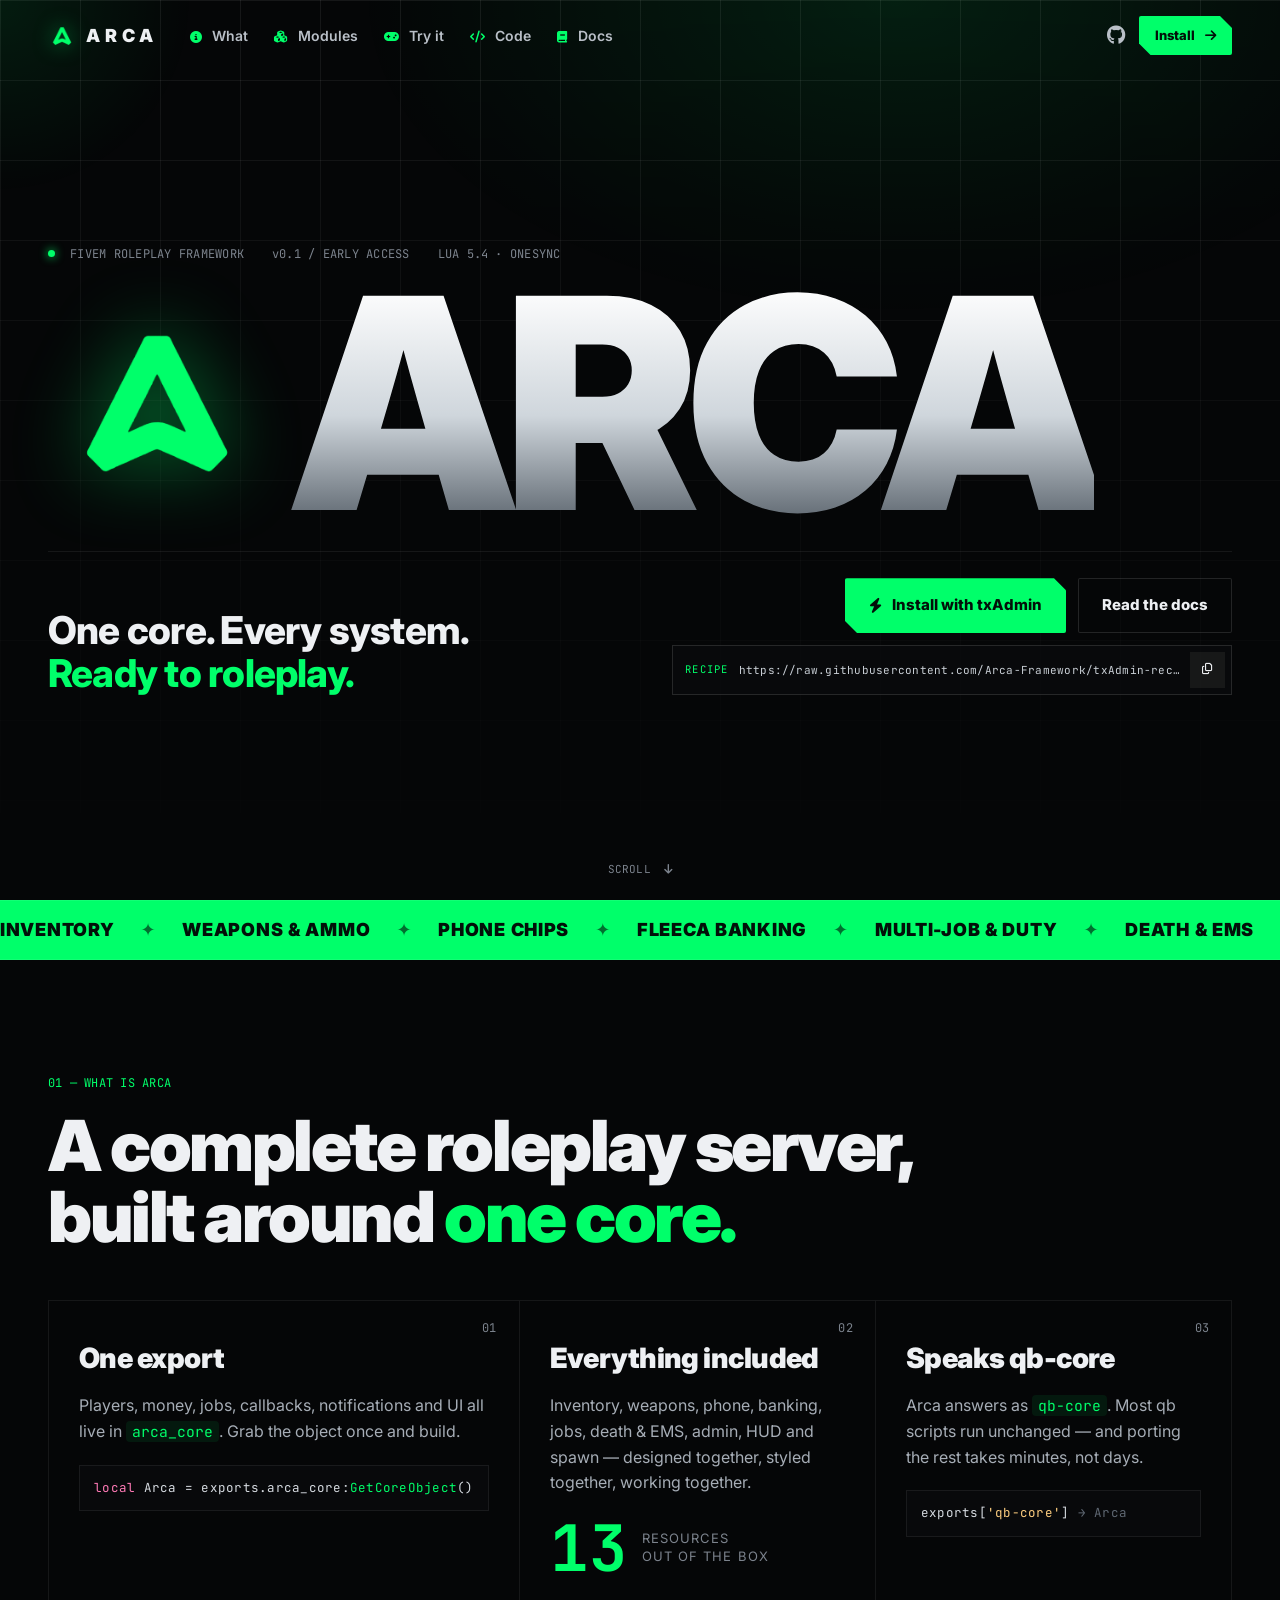
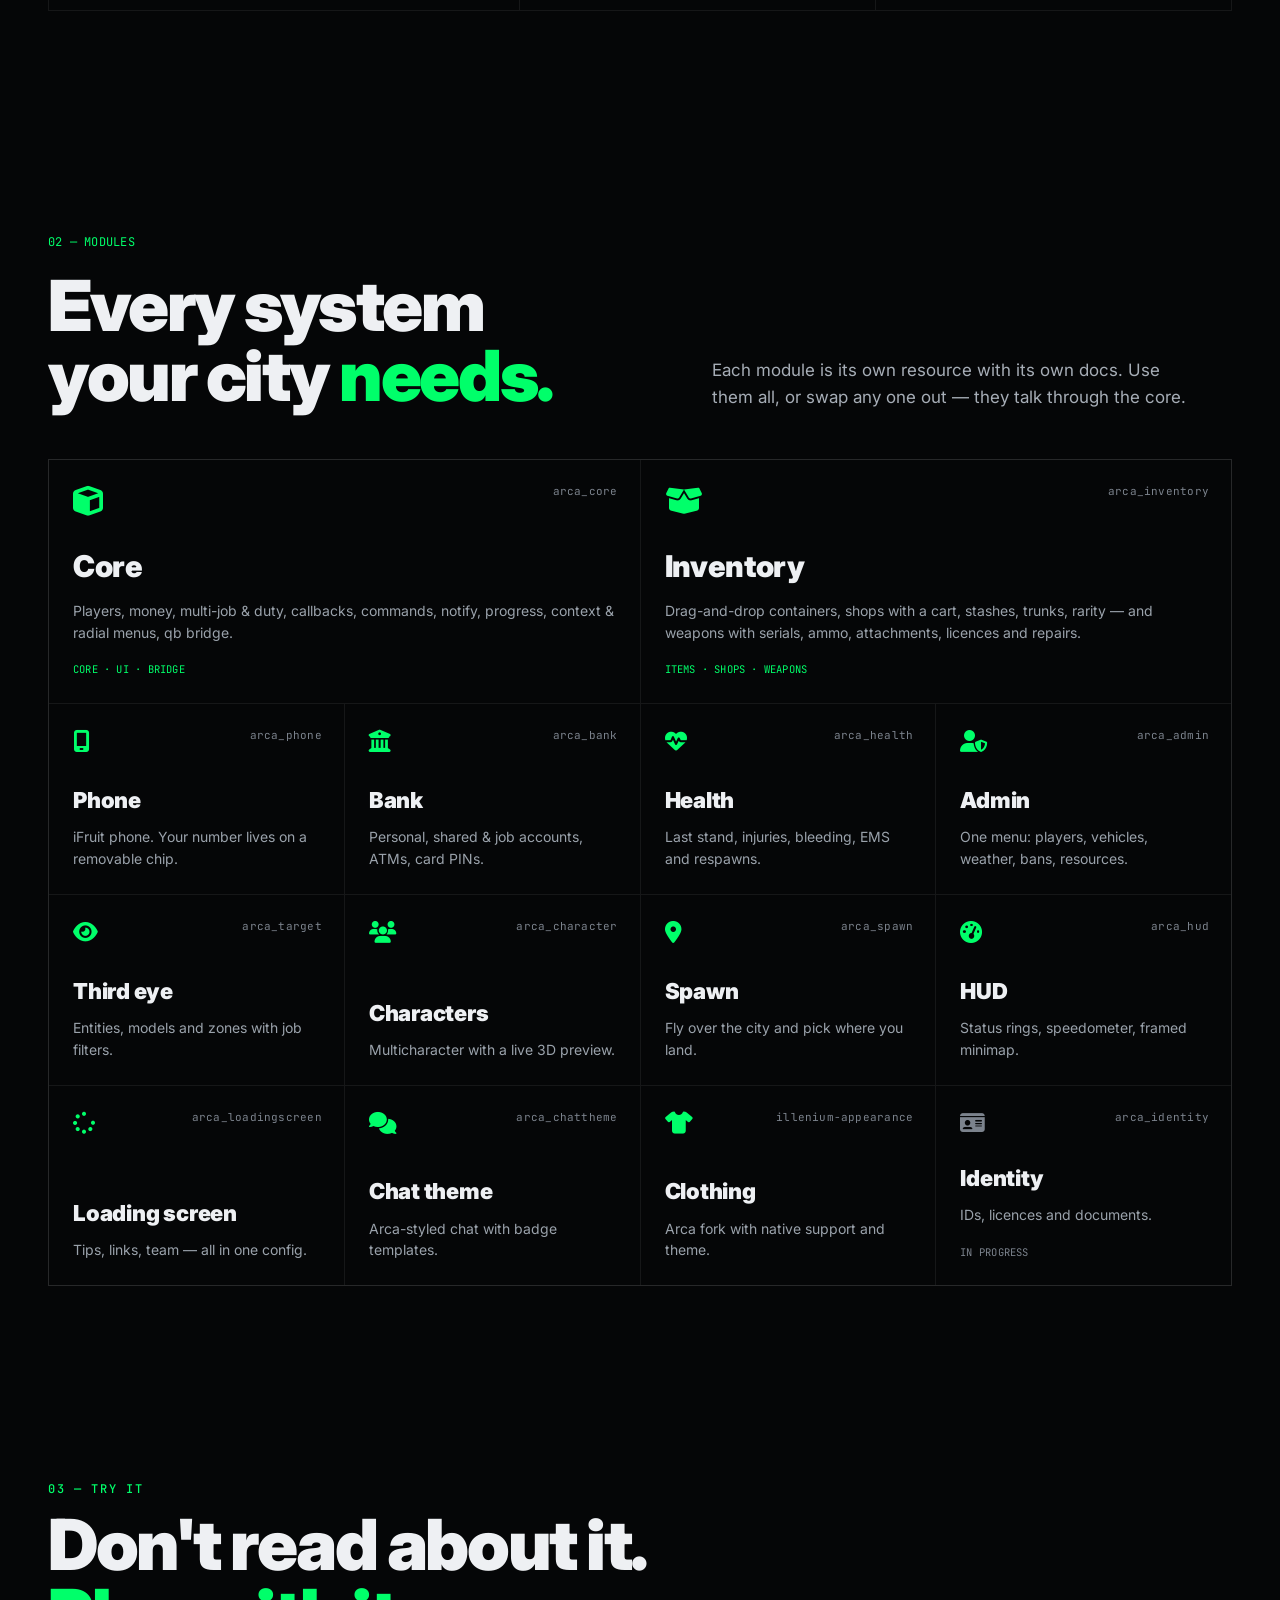
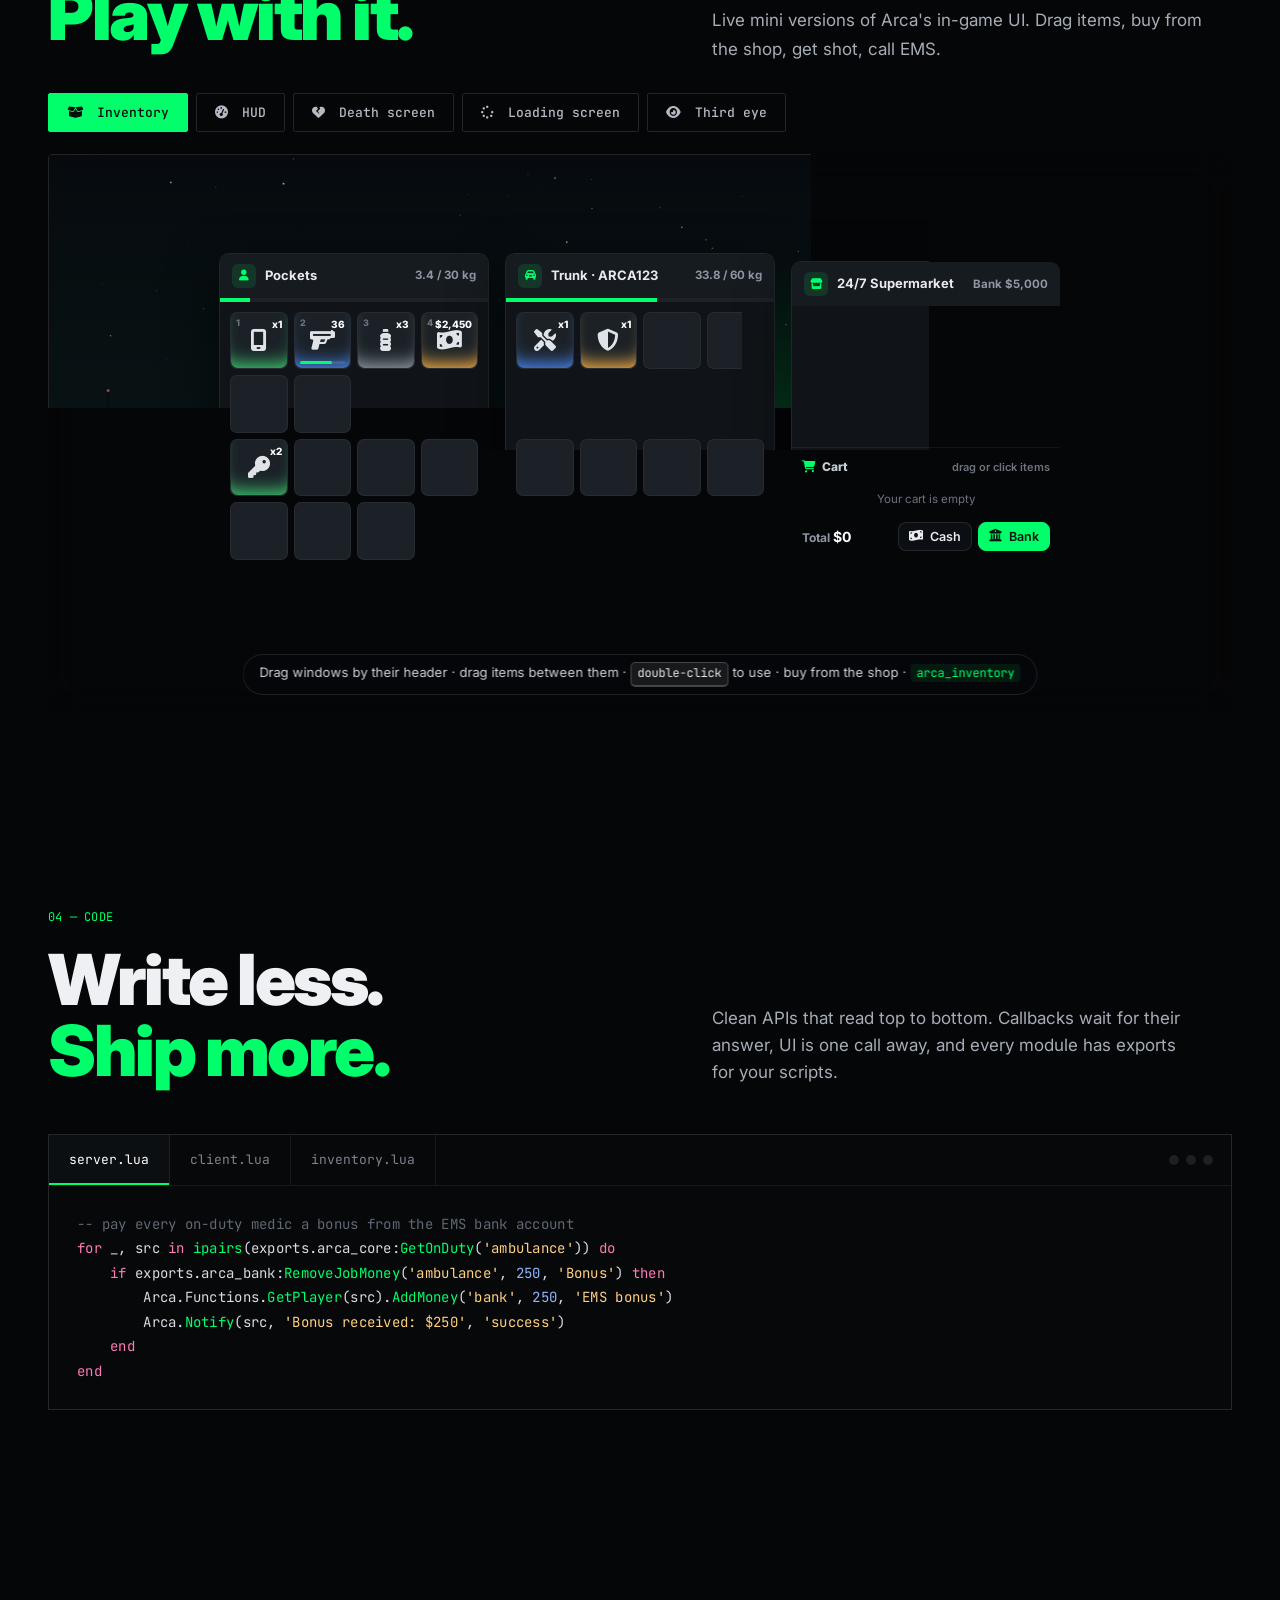
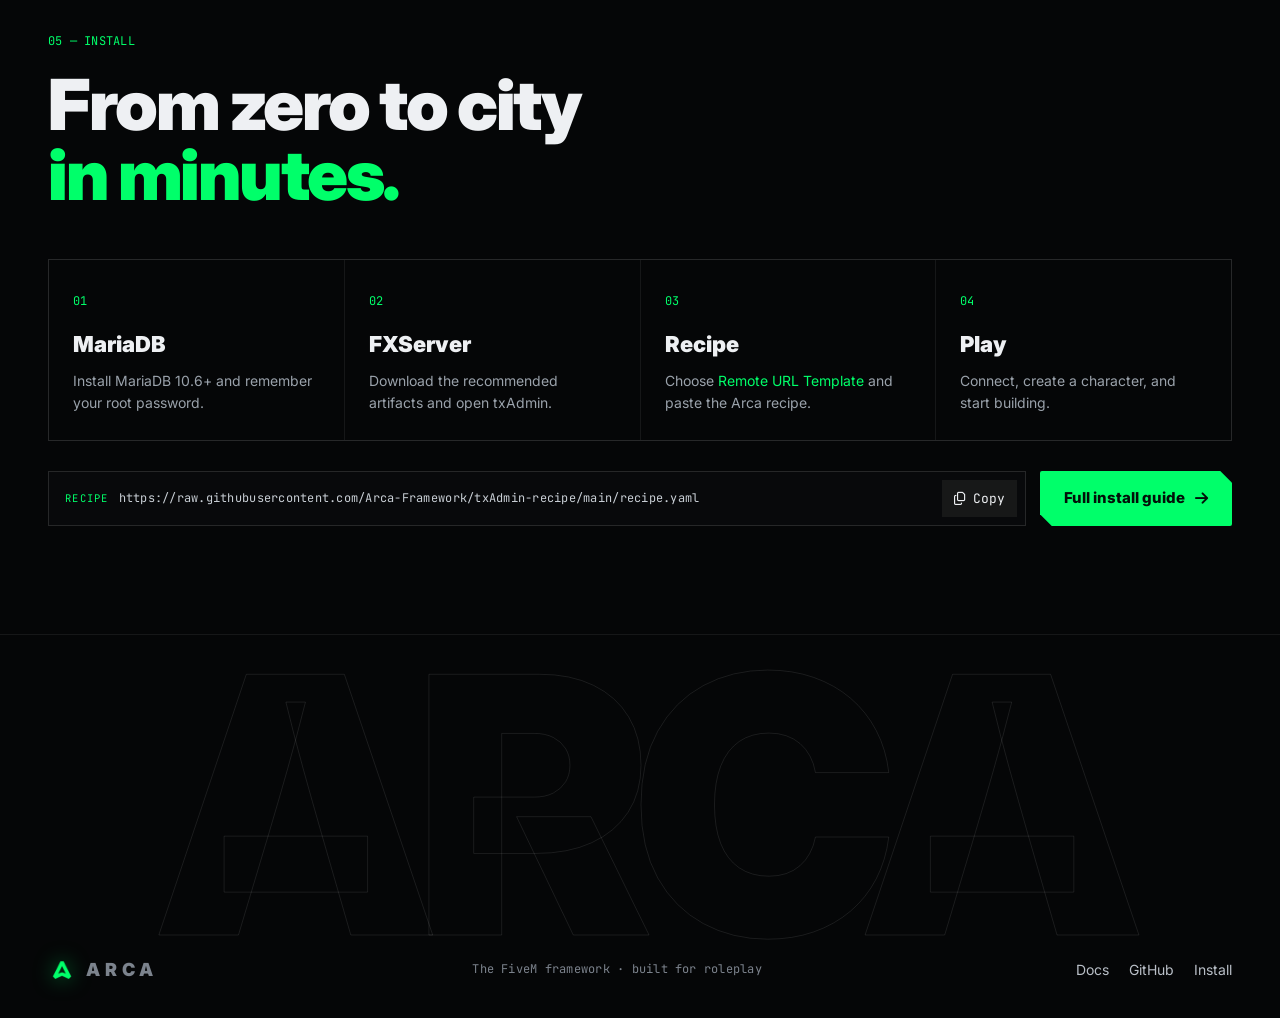
==== index.html @ b6225880 "Arca Website Push" ====
<!DOCTYPE html>
<html lang="en" data-theme="dark">
<head>
    <meta charset="UTF-8">
    <meta name="viewport" content="width=device-width, initial-scale=1">
    <title>Arca — The FiveM Framework</title>
    <meta name="description" content="Arca is a FiveM roleplay framework: one core, every system — inventory, phone, banking, jobs, EMS, admin — and qb-core compatible.">
    <link rel="icon" href="assets/logo.png" type="image/png">
    <link rel="preconnect" href="https://fonts.googleapis.com">
    <link href="https://fonts.googleapis.com/css2?family=Inter:wght@400;500;600;700;800;900&family=JetBrains+Mono:wght@400;500;700&display=swap" rel="stylesheet">
    <link rel="stylesheet" href="https://cdnjs.cloudflare.com/ajax/libs/font-awesome/6.5.2/css/all.min.css">
    <link rel="stylesheet" href="assets/style.css">
    <link rel="stylesheet" href="assets/home.css">
    <link rel="stylesheet" href="assets/playground.css">
    <link rel="stylesheet" href="assets/brand.css">
</head>
<body class="arca-home">

    <!-- ================= LOADER ================= -->
    <div id="loader" aria-hidden="true">
        <div class="ld-core">
            <div class="ld-mark"><span class="ld-ring"></span><span class="ld-ring r2"></span><img src="assets/logo.png" alt=""></div>
            <div class="ld-word"><span>A</span><span>R</span><span>C</span><span>A</span></div>
            <div class="ld-line"><i></i></div>
            <div class="ld-boot mono"><span id="ld-text">booting core</span><b id="ld-pct">00</b></div>
        </div>
    </div>

    <div class="grid-bg" aria-hidden="true"></div>

    <!-- ================= NAV ================= -->
    <header class="bnav">
        <a href="index.html" class="bbrand"><img src="assets/logo.png" alt=""><span>ARCA</span></a>
        <nav>
            <a href="#what"><i class="fa-solid fa-circle-info"></i> What</a>
            <a href="#modules"><i class="fa-solid fa-cubes"></i> Modules</a>
            <a href="#playground"><i class="fa-solid fa-gamepad"></i> Try it</a>
            <a href="#code"><i class="fa-solid fa-code"></i> Code</a>
            <a href="wiki.html"><i class="fa-solid fa-book"></i> Docs</a>
        </nav>
        <div class="bnav-r">
            <a class="icon-link" href="https://github.com/Arca-Framework" target="_blank" rel="noopener" aria-label="GitHub"><i class="fa-brands fa-github"></i></a>
            <a href="#install" class="bbtn sm">Install <i class="fa-solid fa-arrow-right"></i></a>
        </div>
    </header>

    <main>
        <!-- ================= HERO ================= -->
        <section class="bhero">
            <div class="bhero-top mono">
                <span><i class="dot"></i> FIVEM ROLEPLAY FRAMEWORK</span>
                <span>v0.1 / EARLY ACCESS</span>
                <span>LUA 5.4 · ONESYNC</span>
            </div>

            <h1 class="wordmark" aria-label="Arca">
                <img src="assets/logo.png" alt="" class="wm-logo">
                <span class="wm-text">ARCA</span>
            </h1>

            <div class="bhero-bottom">
                <p class="statement">One core. Every system.<br><em>Ready to roleplay.</em></p>
                <div class="bhero-cta">
                    <a href="#install" class="bbtn"><i class="fa-solid fa-bolt"></i> Install with txAdmin</a>
                    <a href="wiki.html" class="bbtn ghost">Read the docs</a>
                    <div class="recipe mono" title="txAdmin recipe URL">
                        <span>recipe</span><code id="recipe-url">https://raw.githubusercontent.com/Arca-Framework/txAdmin-recipe/main/recipe.yaml</code>
                        <button data-copy="https://raw.githubusercontent.com/Arca-Framework/txAdmin-recipe/main/recipe.yaml" aria-label="Copy recipe URL"><i class="fa-regular fa-copy"></i></button>
                    </div>
                </div>
            </div>

            <a href="#what" class="scroll-cue mono">SCROLL <i class="fa-solid fa-arrow-down"></i></a>
        </section>

        <!-- ================= TICKER ================= -->
        <div class="ticker" aria-hidden="true">
            <div class="ticker-track">
                <span>Inventory</span><i>✦</i><span>Weapons &amp; ammo</span><i>✦</i><span>Phone chips</span><i>✦</i><span>Fleeca banking</span><i>✦</i>
                <span>Multi-job &amp; duty</span><i>✦</i><span>Death &amp; EMS</span><i>✦</i><span>Admin menu</span><i>✦</i><span>Spawn selector</span><i>✦</i>
                <span>Third eye</span><i>✦</i><span>HUD</span><i>✦</i><span>qb-core bridge</span><i>✦</i><span>txAdmin recipe</span><i>✦</i>
                <span>Inventory</span><i>✦</i><span>Weapons &amp; ammo</span><i>✦</i><span>Phone chips</span><i>✦</i><span>Fleeca banking</span><i>✦</i>
                <span>Multi-job &amp; duty</span><i>✦</i><span>Death &amp; EMS</span><i>✦</i><span>Admin menu</span><i>✦</i><span>Spawn selector</span><i>✦</i>
                <span>Third eye</span><i>✦</i><span>HUD</span><i>✦</i><span>qb-core bridge</span><i>✦</i><span>txAdmin recipe</span><i>✦</i>
            </div>
        </div>

        <!-- ================= WHAT ================= -->
        <section class="bsec" id="what">
            <div class="bsec-head">
                <span class="tag mono">01 — WHAT IS ARCA</span>
                <h2>A complete roleplay server,<br>built around <em>one core.</em></h2>
            </div>

            <div class="pillars">
                <article class="pillar reveal">
                    <span class="num mono">01</span>
                    <h3>One export</h3>
                    <p>Players, money, jobs, callbacks, notifications and UI all live in <code>arca_core</code>. Grab the object once and build.</p>
                    <pre class="mini mono"><span class="k">local</span> Arca = exports.arca_core:<span class="f">GetCoreObject</span>()</pre>
                </article>
                <article class="pillar reveal">
                    <span class="num mono">02</span>
                    <h3>Everything included</h3>
                    <p>Inventory, weapons, phone, banking, jobs, death &amp; EMS, admin, HUD and spawn &mdash; designed together, styled together, working together.</p>
                    <div class="count-row"><b class="mono" data-count="13">13</b><span>resources<br>out of the box</span></div>
                </article>
                <article class="pillar reveal">
                    <span class="num mono">03</span>
                    <h3>Speaks qb-core</h3>
                    <p>Arca answers as <code>qb-core</code>. Most qb scripts run unchanged &mdash; and porting the rest takes minutes, not days.</p>
                    <pre class="mini mono">exports[<span class="s">'qb-core'</span>] <span class="c">→ Arca</span></pre>
                </article>
            </div>
        </section>

        <!-- ================= MODULES ================= -->
        <section class="bsec" id="modules">
            <div class="bsec-head split">
                <div>
                    <span class="tag mono">02 — MODULES</span>
                    <h2>Every system<br>your city <em>needs.</em></h2>
                </div>
                <p class="lede">Each module is its own resource with its own docs. Use them all, or swap any one out &mdash; they talk through the core.</p>
            </div>

            <div class="modules">
                <a class="mod reveal big" href="wiki.html#core-object"><span class="mod-id mono">arca_core</span><i class="fa-solid fa-cube"></i><h3>Core</h3><p>Players, money, multi-job &amp; duty, callbacks, commands, notify, progress, context &amp; radial menus, qb bridge.</p><span class="mod-tags mono">CORE · UI · BRIDGE</span></a>
                <a class="mod reveal big" href="wiki.html#arca-inventory"><span class="mod-id mono">arca_inventory</span><i class="fa-solid fa-box-open"></i><h3>Inventory</h3><p>Drag-and-drop containers, shops with a cart, stashes, trunks, rarity &mdash; and weapons with serials, ammo, attachments, licences and repairs.</p><span class="mod-tags mono">ITEMS · SHOPS · WEAPONS</span></a>
                <a class="mod reveal" href="wiki.html#arca-phone"><span class="mod-id mono">arca_phone</span><i class="fa-solid fa-mobile-screen"></i><h3>Phone</h3><p>iFruit phone. Your number lives on a removable chip.</p></a>
                <a class="mod reveal" href="wiki.html#arca-bank"><span class="mod-id mono">arca_bank</span><i class="fa-solid fa-building-columns"></i><h3>Bank</h3><p>Personal, shared &amp; job accounts, ATMs, card PINs.</p></a>
                <a class="mod reveal" href="wiki.html#arca-health"><span class="mod-id mono">arca_health</span><i class="fa-solid fa-heart-pulse"></i><h3>Health</h3><p>Last stand, injuries, bleeding, EMS and respawns.</p></a>
                <a class="mod reveal" href="wiki.html#arca-admin"><span class="mod-id mono">arca_admin</span><i class="fa-solid fa-user-shield"></i><h3>Admin</h3><p>One menu: players, vehicles, weather, bans, resources.</p></a>
                <a class="mod reveal" href="wiki.html#arca-target"><span class="mod-id mono">arca_target</span><i class="fa-solid fa-eye"></i><h3>Third eye</h3><p>Entities, models and zones with job filters.</p></a>
                <a class="mod reveal" href="wiki.html#arca-character"><span class="mod-id mono">arca_character</span><i class="fa-solid fa-users"></i><h3>Characters</h3><p>Multicharacter with a live 3D preview.</p></a>
                <a class="mod reveal" href="wiki.html#arca-spawn"><span class="mod-id mono">arca_spawn</span><i class="fa-solid fa-location-dot"></i><h3>Spawn</h3><p>Fly over the city and pick where you land.</p></a>
                <a class="mod reveal" href="wiki.html#arca-hud"><span class="mod-id mono">arca_hud</span><i class="fa-solid fa-gauge-high"></i><h3>HUD</h3><p>Status rings, speedometer, framed minimap.</p></a>
                <a class="mod reveal" href="wiki.html#arca-loadingscreen"><span class="mod-id mono">arca_loadingscreen</span><i class="fa-solid fa-spinner"></i><h3>Loading screen</h3><p>Tips, links, team &mdash; all in one config.</p></a>
                <a class="mod reveal" href="wiki.html#arca-chattheme"><span class="mod-id mono">arca_chattheme</span><i class="fa-solid fa-comments"></i><h3>Chat theme</h3><p>Arca-styled chat with badge templates.</p></a>
                <a class="mod reveal" href="wiki.html#illenium-appearance"><span class="mod-id mono">illenium-appearance</span><i class="fa-solid fa-shirt"></i><h3>Clothing</h3><p>Arca fork with native support and theme.</p></a>
                <div class="mod soon reveal"><span class="mod-id mono">arca_identity</span><i class="fa-solid fa-id-card"></i><h3>Identity</h3><p>IDs, licences and documents.</p><span class="mod-tags mono">IN PROGRESS</span></div>
            </div>
        </section>

        <!-- ================= PLAYGROUND ================= -->
        <section class="section" id="playground">
            <div class="section-head">
                <div><span class="eyebrow">03 — TRY IT</span>
                <h2>Don't read about it.<br><em>Play with it.</em></h2></div>
                <p>Live mini versions of Arca's in-game UI. Drag items, buy from the shop, get shot, call EMS.</p>
            </div>

            <div class="pg-tabs" role="tablist">
                <button class="pg-tab active" data-pg="inv"><i class="fa-solid fa-box-open"></i> Inventory</button>
                <button class="pg-tab" data-pg="hud"><i class="fa-solid fa-gauge-high"></i> HUD</button>
                <button class="pg-tab" data-pg="death"><i class="fa-solid fa-heart-crack"></i> Death screen</button>
                <button class="pg-tab" data-pg="load"><i class="fa-solid fa-spinner"></i> Loading screen</button>
                <button class="pg-tab" data-pg="target"><i class="fa-solid fa-eye"></i> Third eye</button>
            </div>

            <div class="screen glass pg-screen">
                <div class="screen-bg" aria-hidden="true"></div>

                <!-- inventory -->
                <div class="pg-pane active" data-pg="inv">
                    <div class="pg-inv">
                        <div class="inv-win" data-inv="pockets">
                            <div class="inv-head"><i class="fa-solid fa-user"></i><strong>Pockets</strong><span class="inv-w"><b>0</b> / 30 kg</span></div>
                            <div class="inv-bar"><i></i></div>
                            <div class="inv-grid"></div>
                        </div>
                        <div class="inv-win" data-inv="trunk">
                            <div class="inv-head"><i class="fa-solid fa-car-rear"></i><strong>Trunk &middot; ARCA123</strong><span class="inv-w"><b>0</b> / 60 kg</span></div>
                            <div class="inv-bar"><i></i></div>
                            <div class="inv-grid"></div>
                        </div>
                        <div class="inv-win shop" data-inv="shop">
                            <div class="inv-head"><i class="fa-solid fa-store"></i><strong>24/7 Supermarket</strong><span class="inv-w">Bank $<b class="bank">5,000</b></span></div>
                            <div class="inv-grid"></div>
                            <div class="cart">
                                <div class="cart-head"><i class="fa-solid fa-cart-shopping"></i> Cart <span class="cart-hint">drag or click items</span></div>
                                <div class="cart-list"></div>
                                <div class="cart-foot"><span>Total <b class="cart-total">$0</b></span>
                                    <button class="pg-btn" data-pay="cash"><i class="fa-solid fa-money-bill-wave"></i> Cash</button>
                                    <button class="pg-btn accent" data-pay="bank"><i class="fa-solid fa-building-columns"></i> Bank</button></div>
                            </div>
                        </div>
                    </div>
                    <div class="inv-tip hidden"></div>
                    <div class="pane-caption">Drag windows by their header &middot; drag items between them &middot; <kbd>double-click</kbd> to use &middot; buy from the shop &middot; <code>arca_inventory</code></div>
                </div>

                <!-- hud -->
                <div class="pg-pane" data-pg="hud">
                    <div class="pg-hud">
                        <div class="hud-map">
                            <svg viewBox="0 0 200 130" preserveAspectRatio="none">
                                <path d="M0 95 L60 90 L95 60 L150 55 L200 30" class="road"/>
                                <path d="M30 0 L45 130" class="road"/>
                                <path d="M120 0 L130 130" class="road"/>
                                <path d="M45 92 L60 90 L95 60 L125 57" class="route"/>
                                <circle cx="125" cy="57" r="5" class="wp"/>
                            </svg>
                            <i class="fa-solid fa-location-arrow me"></i>
                        </div>
                        <div class="hud-loc"><span class="n">N</span><div><strong>Vespucci Blvd / Alta St</strong><small>Pillbox Hill</small></div></div>
                        <div class="hud-rings">
                            <div class="ring" data-k="health" style="--c:#3ecf72"><svg viewBox="0 0 36 36"><circle cx="18" cy="18" r="15"/><circle class="v" cx="18" cy="18" r="15"/></svg><i class="fa-solid fa-heart"></i></div>
                            <div class="ring" data-k="armor" style="--c:#4c8dff"><svg viewBox="0 0 36 36"><circle cx="18" cy="18" r="15"/><circle class="v" cx="18" cy="18" r="15"/></svg><i class="fa-solid fa-shield-halved"></i></div>
                            <div class="ring" data-k="hunger" style="--c:#ffb547"><svg viewBox="0 0 36 36"><circle cx="18" cy="18" r="15"/><circle class="v" cx="18" cy="18" r="15"/></svg><i class="fa-solid fa-burger"></i></div>
                            <div class="ring" data-k="thirst" style="--c:#4cc3ff"><svg viewBox="0 0 36 36"><circle cx="18" cy="18" r="15"/><circle class="v" cx="18" cy="18" r="15"/></svg><i class="fa-solid fa-droplet"></i></div>
                        </div>
                        <div class="hud-speedo">
                            <svg viewBox="0 0 120 70"><path d="M10 65 A50 50 0 0 1 110 65" class="track"/><path d="M10 65 A50 50 0 0 1 110 65" class="val"/></svg>
                            <b class="spd">0</b><small>MPH</small>
                            <span class="gear">N</span>
                        </div>
                        <div class="hud-money"><span><i class="fa-solid fa-money-bill-wave"></i> $<b class="cash">2,450</b></span></div>

                        <div class="hud-controls">
                            <button class="pg-btn" data-hud="eat"><i class="fa-solid fa-burger"></i> Eat</button>
                            <button class="pg-btn" data-hud="drink"><i class="fa-solid fa-bottle-water"></i> Drink</button>
                            <button class="pg-btn" data-hud="hurt"><i class="fa-solid fa-car-burst"></i> Crash</button>
                            <button class="pg-btn" data-hud="armor"><i class="fa-solid fa-shield-halved"></i> Armor</button>
                            <button class="pg-btn" data-hud="pay"><i class="fa-solid fa-sack-dollar"></i> Payday</button>
                            <button class="pg-btn accent" data-hud="gas"><i class="fa-solid fa-gauge-high"></i> Hold to drive</button>
                        </div>
                    </div>
                    <div class="pane-caption">Press the buttons &middot; <code>arca_hud</code></div>
                </div>

                <!-- death screen -->
                <div class="pg-pane" data-pg="death">
                    <div class="pg-death">
                        <div class="dz-alive">
                            <p>Feeling brave?</p>
                            <button class="pg-btn danger big" data-death="shoot"><i class="fa-solid fa-gun"></i> Get shot</button>
                        </div>
                        <div class="dz-screen hidden">
                            <div class="dz-vig"></div>
                            <div class="dz-panel">
                                <div class="dz-icon"><i class="fa-solid fa-heart-crack"></i></div>
                                <small>YOU ARE</small>
                                <h3 class="dz-title">DOWN</h3>
                                <p class="dz-cause">Gunshot wound</p>
                                <div class="dz-timer"><span class="dz-label">Bleeding out in</span><b class="dz-time">0:10</b></div>
                                <div class="dz-bar"><i></i></div>
                                <div class="dz-keys">
                                    <button class="dz-key" data-death="ems"><kbd>G</kbd> Call EMS</button>
                                    <button class="dz-key hidden" data-death="respawn"><kbd>E</kbd> Hold to respawn<span class="dz-hold"><i></i></span></button>
                                </div>
                            </div>
                        </div>
                        <div class="dz-medic hidden"><i class="fa-solid fa-truck-medical"></i> EMS en route&hellip;</div>
                    </div>
                    <div class="pane-caption">Timers sped up for the demo &middot; <code>arca_health</code></div>
                </div>

                <!-- loading screen -->
                <div class="pg-pane" data-pg="load">
                    <div class="pg-load">
                        <img src="assets/logo.png" alt="" class="ld-logo">
                        <span class="ld-players"><i></i> 37 / 48 players</span>
                        <small class="ld-welcome">WELCOME, YOU</small>
                        <h3 class="ld-title">Arca Roleplay</h3>
                        <p class="ld-tag">Your story starts here.</p>
                        <div class="ld-tip"><b><i class="fa-solid fa-lightbulb"></i> TIP</b><span>Press Z to open the radial menu.</span></div>
                        <div class="ld-progress"><div class="ld-row"><span class="ld-stage">Loading game systems</span><b class="ld-pct">0%</b></div><div class="ld-bar"><i></i></div></div>
                        <button class="pg-btn ld-replay hidden"><i class="fa-solid fa-rotate-right"></i> Join again</button>
                    </div>
                    <div class="pane-caption"><code>arca_loadingscreen</code> &middot; edit everything in <code>web/config.js</code></div>
                </div>

                <!-- third eye -->
                <div class="pg-pane" data-pg="target">
                    <div class="pg-target">
                        <div class="tg-scene">
                            <div class="tg-thing tg-car" data-opts='[["fa-key","Give keys"],["fa-gas-pump","Refuel"],["fa-car-burst","Impound"]]'><i class="fa-solid fa-car-side"></i></div>
                            <div class="tg-thing tg-atm" data-opts='[["fa-credit-card","Use ATM"],["fa-money-bill-transfer","Transfer"]]'><i class="fa-solid fa-cash-register"></i></div>
                            <div class="tg-thing tg-ped" data-opts='[["fa-store","Open Ammu-Nation"],["fa-comments","Talk"]]'><i class="fa-solid fa-person"></i></div>
                            <div class="tg-thing tg-bin" data-opts='[["fa-dumpster","Search dumpster"]]'><i class="fa-solid fa-dumpster"></i></div>
                        </div>
                        <div class="tg-cross"><i class="fa-solid fa-eye"></i><div class="tg-opts"></div></div>
                    </div>
                    <div class="pane-caption">Move your mouse over things &middot; click an option &middot; <code>arca_target</code></div>
                </div>

                <div class="pg-toast hidden"></div>
            </div>
        </section>


        <!-- ================= CODE ================= -->
        <section class="bsec" id="code">
            <div class="bsec-head split">
                <div>
                    <span class="tag mono">04 — CODE</span>
                    <h2>Write less.<br><em>Ship more.</em></h2>
                </div>
                <p class="lede">Clean APIs that read top to bottom. Callbacks wait for their answer, UI is one call away, and every module has exports for your scripts.</p>
            </div>

            <div class="codebox reveal">
                <div class="code-tabs mono">
                    <button class="on" data-code="0">server.lua</button>
                    <button data-code="1">client.lua</button>
                    <button data-code="2">inventory.lua</button>
                    <span class="code-dots"><i></i><i></i><i></i></span>
                </div>
<pre class="code-pane on mono" data-pane="0"><span class="c">-- pay every on-duty medic a bonus from the EMS bank account</span>
<span class="k">for</span> _, src <span class="k">in</span> <span class="f">ipairs</span>(exports.arca_core:<span class="f">GetOnDuty</span>(<span class="s">'ambulance'</span>)) <span class="k">do</span>
    <span class="k">if</span> exports.arca_bank:<span class="f">RemoveJobMoney</span>(<span class="s">'ambulance'</span>, <span class="n">250</span>, <span class="s">'Bonus'</span>) <span class="k">then</span>
        Arca.Functions.<span class="f">GetPlayer</span>(src).<span class="f">AddMoney</span>(<span class="s">'bank'</span>, <span class="n">250</span>, <span class="s">'EMS bonus'</span>)
        Arca.<span class="f">Notify</span>(src, <span class="s">'Bonus received: $250'</span>, <span class="s">'success'</span>)
    <span class="k">end</span>
<span class="k">end</span></pre>
<pre class="code-pane mono" data-pane="1"><span class="c">-- a third-eye option with a progress bar and a server check</span>
exports.arca_target:<span class="f">addModel</span>({ <span class="s">'prop_atm_01'</span> }, {{
    name = <span class="s">'rob_atm'</span>, label = <span class="s">'Hack ATM'</span>, icon = <span class="s">'fa-solid fa-laptop-code'</span>,
    onSelect = <span class="k">function</span>()
        <span class="k">if</span> Arca.<span class="f">Progress</span>({ label = <span class="s">'Hacking'</span>, duration = <span class="n">8000</span> }) <span class="k">then</span>
            <span class="k">local</span> payout = Arca.Callback.<span class="f">Await</span>(<span class="s">'heist:atm'</span>)
            Arca.<span class="f">Notify</span>((<span class="s">'You got $%d'</span>):format(payout), <span class="s">'success'</span>)
        <span class="k">end</span>
    <span class="k">end</span>,
}})</pre>
<pre class="code-pane mono" data-pane="2"><span class="c">-- a usable item, removed only if the action finished</span>
Arca.Functions.<span class="f">CreateUseableItem</span>(<span class="s">'energydrink'</span>, <span class="k">function</span>(source, item)
    <span class="k">if not</span> Arca.Callback.<span class="f">Await</span>(<span class="s">'drink:progress'</span>, source, <span class="n">10000</span>) <span class="k">then return end</span>
    <span class="k">if</span> exports.arca_inventory:<span class="f">RemoveItem</span>(source, item.name, <span class="n">1</span>, item.slot) <span class="k">then</span>
        <span class="f">TriggerClientEvent</span>(<span class="s">'drink:boost'</span>, source)
    <span class="k">end</span>
<span class="k">end</span>)</pre>
            </div>
        </section>

        <!-- ================= INSTALL ================= -->
        <section class="bsec" id="install">
            <div class="bsec-head">
                <span class="tag mono">05 — INSTALL</span>
                <h2>From zero to city<br><em>in minutes.</em></h2>
            </div>
            <ol class="steps-b">
                <li class="reveal"><span class="mono">01</span><h3>MariaDB</h3><p>Install MariaDB 10.6+ and remember your root password.</p></li>
                <li class="reveal"><span class="mono">02</span><h3>FXServer</h3><p>Download the recommended artifacts and open txAdmin.</p></li>
                <li class="reveal"><span class="mono">03</span><h3>Recipe</h3><p>Choose <em>Remote URL Template</em> and paste the Arca recipe.</p></li>
                <li class="reveal"><span class="mono">04</span><h3>Play</h3><p>Connect, create a character, and start building.</p></li>
            </ol>
            <div class="install-cta reveal">
                <div class="recipe big mono">
                    <span>recipe</span><code>https://raw.githubusercontent.com/Arca-Framework/txAdmin-recipe/main/recipe.yaml</code>
                    <button data-copy="https://raw.githubusercontent.com/Arca-Framework/txAdmin-recipe/main/recipe.yaml"><i class="fa-regular fa-copy"></i> Copy</button>
                </div>
                <a href="wiki.html#installation" class="bbtn">Full install guide <i class="fa-solid fa-arrow-right"></i></a>
            </div>
        </section>
    </main>

    <footer class="bfoot">
        <div class="bfoot-word" aria-hidden="true">ARCA</div>
        <div class="bfoot-row">
            <a href="index.html" class="bbrand"><img src="assets/logo.png" alt=""><span>ARCA</span></a>
            <span class="mono">The FiveM framework · built for roleplay</span>
            <nav>
                <a href="wiki.html">Docs</a>
                <a href="https://github.com/Arca-Framework" target="_blank" rel="noopener">GitHub</a>
                <a href="wiki.html#installation">Install</a>
            </nav>
        </div>
    </footer>

    <div id="copied" class="mono">COPIED</div>

    <script src="assets/playground.js"></script>
    <script src="assets/site.js"></script>
</body>
</html>
---- assets/style.css ----
/* Shared tokens + base styles for the Arca site */
:root {
    --bg: #0b0c10;
    --bg-soft: #111318;
    --surface: #15171d;
    --surface-2: #1b1e26;
    --border: #23262f;
    --border-strong: #2f3340;
    --text: #e9e9ef;
    --text-soft: #b6b8c3;
    --muted: #80838f;
    --accent: #00ff6a;
    --accent-2: #00d9a3;
    --accent-soft: rgba(0, 255, 106, 0.12);
    --on-accent: #03140a;
    --code-bg: #0f1116;
    --info-bg: rgba(76, 141, 255, 0.12);
    --info-border: #3a6fd1;
    --warn-bg: rgba(255, 181, 71, 0.12);
    --warn-border: #c98a2a;
    --danger-bg: rgba(255, 84, 104, 0.13);
    --danger-border: #c6404f;
    --tip-bg: rgba(62, 207, 114, 0.11);
    --tip-border: #2c9c56;
    --radius: 10px;
    --font: 'Inter', system-ui, -apple-system, 'Segoe UI', Roboto, sans-serif;
    --mono: 'JetBrains Mono', ui-monospace, Consolas, monospace;
    color-scheme: dark;
}

:root[data-theme="light"] {
    --bg: #ffffff;
    --bg-soft: #f7f7fa;
    --surface: #f4f4f7;
    --surface-2: #ececf2;
    --border: #e4e4ea;
    --border-strong: #d4d4dd;
    --text: #15161b;
    --text-soft: #3e4150;
    --muted: #6b6e7b;
    --accent: #00a845;
    --accent-2: #00957a;
    --accent-soft: rgba(0, 168, 69, 0.1);
    --on-accent: #ffffff;
    --code-bg: #f6f6f9;
    color-scheme: light;
}

* { box-sizing: border-box; }
html { scroll-behavior: smooth; }
body {
    margin: 0;
    background: var(--bg);
    color: var(--text);
    font-family: var(--font);
    font-size: 16px;
    line-height: 1.65;
    -webkit-font-smoothing: antialiased;
}
a { color: inherit; }
img, svg { display: block; max-width: 100%; }
button { font: inherit; color: inherit; background: none; border: 0; cursor: pointer; }
code, pre, kbd { font-family: var(--mono); }

.gradient-text {
    background: linear-gradient(120deg, var(--accent), var(--accent-2));
    -webkit-background-clip: text;
    background-clip: text;
    color: transparent;
}

.btn {
    display: inline-flex; align-items: center; gap: 8px;
    padding: 11px 20px; border-radius: 9px;
    font-weight: 600; font-size: 15px; text-decoration: none;
    transition: transform .12s, background .12s, border-color .12s;
}
.btn:hover { transform: translateY(-1px); }
.btn-primary { background: linear-gradient(120deg, var(--accent), var(--accent-2)); color: var(--on-accent); }
.btn-ghost { border: 1px solid var(--border-strong); background: var(--surface); }
.btn-ghost:hover { border-color: var(--accent); }

.icon-btn {
    display: inline-flex; align-items: center; justify-content: center;
    width: 36px; height: 36px; border-radius: 8px; color: var(--text-soft);
}
.icon-btn:hover { background: var(--surface-2); color: var(--text); }
.icon-btn svg { width: 18px; height: 18px; }

/* theme toggle icon swap */
.theme-toggle .sun { display: none; }
:root[data-theme="light"] .theme-toggle .sun { display: block; }
:root[data-theme="light"] .theme-toggle .moon { display: none; }

kbd {
    display: inline-block; padding: 1px 6px; font-size: 12px;
    border: 1px solid var(--border-strong); border-bottom-width: 2px; border-radius: 5px;
    background: var(--surface); color: var(--text-soft);
}

::selection { background: var(--accent-soft); }
---- assets/home.css ----
/* ================= glass ================= */
:root {
    --glass-bg: rgba(255, 255, 255, 0.045);
    --glass-border: rgba(255, 255, 255, 0.09);
    --glass-shadow: 0 20px 60px rgba(0, 0, 0, 0.35);
}
:root[data-theme="light"] {
    --glass-bg: rgba(255, 255, 255, 0.6);
    --glass-border: rgba(10, 30, 20, 0.1);
    --glass-shadow: 0 20px 50px rgba(20, 40, 30, 0.12);
}
.glass {
    background: var(--glass-bg);
    border: 1px solid var(--glass-border);
    backdrop-filter: blur(18px) saturate(150%);
    -webkit-backdrop-filter: blur(18px) saturate(150%);
    box-shadow: var(--glass-shadow), inset 0 1px 0 rgba(255, 255, 255, 0.06);
}

.bg-blobs { position: fixed; inset: 0; z-index: -1; pointer-events: none; overflow: hidden; }
.bg-blobs span { position: absolute; border-radius: 50%; filter: blur(110px); opacity: .5; }
.bg-blobs span:nth-child(1) { width: 520px; height: 520px; background: rgba(0, 255, 106, .14); top: 30%; left: -160px; }
.bg-blobs span:nth-child(2) { width: 600px; height: 600px; background: rgba(0, 217, 163, .1); top: 55%; right: -220px; }
.bg-blobs span:nth-child(3) { width: 480px; height: 480px; background: rgba(0, 255, 106, .08); bottom: -160px; left: 40%; }

/* ================= nav ================= */
.nav { position: fixed; top: 14px; left: 0; right: 0; z-index: 50; padding: 0 16px; }
.nav-inner {
    max-width: 1180px; margin: 0 auto; padding: 9px 12px 9px 18px;
    display: flex; align-items: center; gap: 28px; border-radius: 16px;
    background: rgba(10, 14, 14, 0.45);
}
:root[data-theme="light"] .nav-inner { background: rgba(255, 255, 255, 0.65); }
.brand { display: flex; align-items: center; gap: 10px; font-weight: 800; font-size: 19px; text-decoration: none; letter-spacing: .3px; }
.brand img { height: 28px; width: auto; }
.nav-links { display: flex; gap: 24px; }
.nav-links a { text-decoration: none; color: var(--text-soft); font-size: 15px; font-weight: 500; transition: color .15s; }
.nav-links a:hover { color: var(--accent); }
.nav-actions { margin-left: auto; display: flex; align-items: center; gap: 4px; }
.nav-actions .fa-github { font-size: 18px; }
.btn-sm { padding: 8px 14px; font-size: 14px; margin-left: 6px; }
.btn-glass {
    background: rgba(255, 255, 255, 0.06); border: 1px solid rgba(255, 255, 255, 0.14);
    backdrop-filter: blur(12px); -webkit-backdrop-filter: blur(12px);
}
.btn-glass:hover { border-color: var(--accent); }
:root[data-theme="light"] .btn-glass { background: rgba(255, 255, 255, 0.7); border-color: var(--border-strong); }
.btn-primary { box-shadow: 0 8px 30px rgba(0, 255, 106, 0.25); }

/* ================= hero ================= */
.hero { position: relative; min-height: min(100vh, 940px); display: flex; align-items: center; padding: 120px 20px 80px; overflow: hidden; isolation: isolate; }
.hero-bg {
    position: absolute; inset: 0; z-index: -1;
    /* drop a real FiveM screenshot in assets/hero-bg.jpg and it sits on top of the illustration */
    background:
        linear-gradient(90deg, rgba(5, 7, 10, .92) 0%, rgba(5, 7, 10, .6) 45%, rgba(5, 7, 10, .2) 100%),
        linear-gradient(0deg, var(--bg) 0%, transparent 30%),
        url('hero-bg.jpg') center / cover no-repeat,
        url('hero-city.svg') center bottom / cover no-repeat,
        #05070d;
    animation: drift 30s ease-in-out infinite alternate;
}
:root[data-theme="light"] .hero-bg {
    background:
        linear-gradient(90deg, rgba(255, 255, 255, .85) 0%, rgba(255, 255, 255, .45) 45%, rgba(255, 255, 255, 0) 100%),
        linear-gradient(0deg, var(--bg) 0%, transparent 30%),
        url('hero-bg.jpg') center / cover no-repeat,
        url('hero-city-day.svg') center bottom / cover no-repeat,
        #f4fbf7;
}
/* light mode: in-game previews keep their dark look but sit on a light scene */
:root[data-theme="light"] .float { background: rgba(14, 20, 18, .82); border-color: rgba(255, 255, 255, .12); box-shadow: 0 20px 50px rgba(20, 60, 40, .25); }
:root[data-theme="light"] .screen-bg {
    background:
        linear-gradient(180deg, rgba(255, 255, 255, 0), rgba(10, 30, 20, .15)),
        url('showcase-bg.jpg') center / cover no-repeat,
        url('hero-city-day.svg') center 70% / cover no-repeat,
        #f4fbf7;
}
:root[data-theme="light"] .cta-bg { background-image: url('hero-city-day.svg'); opacity: .5; }
:root[data-theme="light"] .scroll-hint { color: var(--accent); }
@keyframes drift { from { transform: scale(1.04); } to { transform: scale(1.1) translateX(-1.5%); } }

.hero-inner {
    position: relative; width: 100%; max-width: 1180px; margin: 0 auto;
    display: grid; grid-template-columns: 1.05fr 1fr; gap: 40px; align-items: center;
}
.pill {
    display: inline-flex; align-items: center; gap: 8px; padding: 6px 14px; border-radius: 999px; font-size: 13px; font-weight: 600;
    background: rgba(0, 255, 106, .1); color: var(--accent); border: 1px solid rgba(0, 255, 106, .3);
    backdrop-filter: blur(10px);
}
.dot { width: 7px; height: 7px; border-radius: 50%; background: var(--accent); box-shadow: 0 0 10px var(--accent); animation: pulse 2s infinite; }
@keyframes pulse { 50% { opacity: .35; } }
.hero h1 { font-size: clamp(42px, 6.4vw, 76px); line-height: 1.02; letter-spacing: -2px; margin: 22px 0 18px; font-weight: 800; }
.hero h1 .gradient-text { filter: drop-shadow(0 0 30px rgba(0, 255, 106, .35)); }
.lead { font-size: 19px; color: var(--text-soft); max-width: 540px; margin: 0; }
.hero-cta { display: flex; gap: 12px; flex-wrap: wrap; margin-top: 32px; }
.hero-stats { display: flex; gap: 34px; margin-top: 44px; }
.hero-stats strong { display: block; font-size: 28px; font-weight: 800; color: var(--accent); line-height: 1.1; }
.hero-stats span { font-size: 13px; color: var(--muted); }

/* floating UI */
.hero-visual { position: relative; height: 480px; color: #e9e9ef; }
.float { position: absolute; border-radius: 14px; animation: bob 6s ease-in-out infinite; background: rgba(12, 16, 18, .55); }
.f1 { top: 10px; right: 0; animation-delay: -1s; }
.f2 { top: 130px; left: 0; animation-delay: -3s; }
.f3 { bottom: 60px; right: 20px; animation-delay: -2s; }
.f4 { bottom: 10px; left: 40px; animation-delay: -4s; }
@keyframes bob { 50% { transform: translateY(-12px); } }

.ui-notify { display: flex; gap: 12px; padding: 14px 18px 14px 14px; width: 300px; }
.ui-notify .n-bar { width: 4px; border-radius: 4px; background: var(--accent); box-shadow: 0 0 12px var(--accent); }
.ui-notify strong, .ui-char strong { display: block; font-size: 14px; }
.ui-notify span { font-size: 12.5px; color: #c4c6cf; }

.ui-char { display: flex; align-items: center; gap: 14px; padding: 16px; width: 360px; border-color: rgba(0, 255, 106, .35); }
.avatar { width: 48px; height: 48px; border-radius: 12px; display: grid; place-items: center; background: rgba(0, 255, 106, .14); color: var(--accent); font-size: 20px; flex: none; }
.c-body { flex: 1; min-width: 0; }
.c-body > span { display: block; font-size: 12.5px; color: #c4c6cf; margin: 2px 0 6px; }
.c-money { display: flex; gap: 12px; font-size: 12px; color: #9a9ca8; }
.c-money i, .c-body > span i { color: var(--accent); margin-right: 3px; }
.c-play { width: 38px; height: 38px; border-radius: 10px; display: grid; place-items: center; background: var(--accent); color: var(--on-accent); flex: none; }

.ui-target { display: flex; align-items: center; gap: 16px; padding: 14px 16px; }
.eye { font-size: 22px; color: var(--accent); filter: drop-shadow(0 0 10px var(--accent)); }
.t-opts { display: flex; flex-direction: column; gap: 5px; }
.t-opts div { padding: 6px 12px; border-radius: 7px; font-size: 13px; background: rgba(10, 14, 14, .7); color: #e9e9ef; }
.t-opts div i { width: 18px; color: var(--accent); }
.t-opts div.on { background: var(--accent); color: var(--on-accent); }
.t-opts div.on i { color: var(--on-accent); }

.ui-progress { padding: 14px 18px; width: 280px; text-align: center; font-size: 13px; font-weight: 600; }
.p-track { height: 7px; border-radius: 4px; background: rgba(255, 255, 255, .12); overflow: hidden; margin-top: 8px; }
.p-fill { height: 100%; width: 0; background: linear-gradient(90deg, var(--accent), var(--accent-2)); box-shadow: 0 0 10px var(--accent); animation: fill 3.5s ease-in-out infinite; }
@keyframes fill { 0% { width: 0; } 80%, 100% { width: 100%; } }

.scroll-hint { position: absolute; bottom: 22px; left: 50%; margin-left: -7px; color: var(--muted); animation: bob 2.4s ease-in-out infinite; }

/* ================= strip ================= */
.strip { max-width: 1180px; margin: 0 auto; padding: 10px 20px 30px; text-align: center; }
.strip p { margin: 0 0 16px; font-size: 13px; text-transform: uppercase; letter-spacing: 1.5px; color: var(--muted); font-weight: 600; }
.strip-items { display: flex; flex-wrap: wrap; justify-content: center; gap: 12px 34px; }
.strip-items span { color: var(--text-soft); font-weight: 600; font-size: 15px; opacity: .85; }
.strip-items i { color: var(--accent); margin-right: 6px; }

/* ================= sections ================= */
.section { max-width: 1180px; margin: 0 auto; padding: 80px 20px; }
.section-head { text-align: center; max-width: 640px; margin: 0 auto 44px; }
.eyebrow { display: inline-block; font-size: 13px; font-weight: 700; text-transform: uppercase; letter-spacing: 1.5px; color: var(--accent); margin-bottom: 10px; }
.section-head h2, .split h2 { font-size: clamp(30px, 4.2vw, 44px); letter-spacing: -1px; line-height: 1.1; margin: 0 0 12px; }
.section-head p { color: var(--text-soft); margin: 0; font-size: 17px; }
.section-head a { color: var(--accent); }

/* ================= showcase ================= */
.tabs { display: flex; flex-wrap: wrap; justify-content: center; gap: 8px; margin-bottom: 22px; }
.tab {
    padding: 9px 16px; border-radius: 999px; font-size: 14px; font-weight: 600; color: var(--text-soft);
    background: var(--glass-bg); border: 1px solid var(--glass-border); transition: all .15s;
    backdrop-filter: blur(12px);
}
.tab i { margin-right: 6px; }
.tab:hover { color: var(--text); }
.tab.active { background: var(--accent); color: var(--on-accent); border-color: var(--accent); box-shadow: 0 6px 24px rgba(0, 255, 106, .3); }

.screen { position: relative; height: 520px; border-radius: 20px; overflow: hidden; }
.screen-bg {
    position: absolute; inset: 0;
    /* drop a FiveM screenshot in assets/showcase-bg.jpg to replace the illustration */
    background:
        linear-gradient(180deg, rgba(5, 7, 10, .2), rgba(5, 7, 10, .55)),
        url('showcase-bg.jpg') center / cover no-repeat,
        url('hero-city.svg') center 70% / cover no-repeat,
        #05070d;
}
.pane {
    position: absolute; inset: 0; display: flex; align-items: center; justify-content: center;
    opacity: 0; transform: scale(.97); transition: opacity .35s, transform .35s; pointer-events: none;
    color: #e9e9ef;
}
.pane.active { opacity: 1; transform: none; }
.pane-caption {
    position: absolute; left: 50%; bottom: 18px; transform: translateX(-50%); white-space: nowrap;
    padding: 7px 16px; border-radius: 999px; font-size: 13px; color: #cfd2da;
    background: rgba(5, 8, 10, .6); border: 1px solid rgba(255, 255, 255, .1); backdrop-filter: blur(10px);
}
.pane-caption code { color: #00ff6a; font-size: 12.5px; }
.pane-caption kbd { background: rgba(255, 255, 255, .08); color: #e9e9ef; border-color: rgba(255, 255, 255, .2); }

/* in-game panel look */
.g-panel {
    background: rgba(12, 15, 18, .78); border: 1px solid rgba(255, 255, 255, .08); border-radius: 12px;
    backdrop-filter: blur(14px); box-shadow: 0 20px 50px rgba(0, 0, 0, .5);
}
.char-panel { position: absolute; left: 7%; width: 340px; padding: 22px; }
.char-panel h4 { margin: 0; font-size: 24px; letter-spacing: 6px; }
.g-sub { margin: 0 0 14px; font-size: 13px; color: #9a9ca8; }
.g-slot { padding: 12px 14px; border-radius: 9px; background: rgba(28, 31, 40, .9); border: 1px solid rgba(255, 255, 255, .07); margin-top: 9px; }
.g-slot strong { display: block; font-size: 14.5px; }
.g-slot span { font-size: 12px; color: #9a9ca8; }
.g-slot.sel { border-color: var(--accent); }
.g-slot.empty { text-align: center; color: #9a9ca8; border-style: dashed; font-size: 14px; }
.g-btns { display: flex; gap: 7px; margin-top: 10px; }
.g-btns b { padding: 6px 12px; border-radius: 6px; font-size: 12.5px; }
.g-play { flex: 1; background: var(--accent); color: var(--on-accent); }
.g-del { background: #ff5468; }

.ctx { width: 330px; overflow: hidden; }
.ctx-head { display: flex; align-items: center; justify-content: space-between; padding: 12px 14px; border-bottom: 1px solid rgba(255, 255, 255, .07); color: #9a9ca8; }
.ctx-head strong { color: #e9e9ef; font-size: 15px; }
.ctx-opt { display: flex; align-items: center; gap: 12px; padding: 10px 12px; margin: 5px; border-radius: 7px; }
.ctx-opt > i:first-child { width: 20px; text-align: center; color: var(--accent); }
.ctx-opt strong { display: block; font-size: 14px; font-weight: 500; }
.ctx-opt span { font-size: 12px; color: #9a9ca8; }
.ctx-opt.hover { background: rgba(44, 48, 60, .95); }
.ctx-opt.off { opacity: .45; }
.ctx-opt .arrow { margin-left: auto; color: #9a9ca8; }

.radial { position: relative; width: 340px; height: 340px; }
.r-item {
    position: absolute; left: 50%; top: 50%; width: 88px; height: 88px; margin: -44px 0 0 -44px; border-radius: 50%;
    display: flex; flex-direction: column; align-items: center; justify-content: center; gap: 5px;
    background: rgba(12, 15, 18, .82); border: 1px solid rgba(255, 255, 255, .08); backdrop-filter: blur(10px);
    transform: rotate(calc(var(--a) * 60deg - 90deg)) translate(128px) rotate(calc(var(--a) * -60deg + 90deg));
    font-size: 12px;
}
.r-item i { font-size: 19px; }
.r-item.hover { background: var(--accent); color: var(--on-accent); box-shadow: 0 0 30px rgba(0, 255, 106, .5); }
.r-center {
    position: absolute; left: 50%; top: 50%; width: 60px; height: 60px; margin: -30px 0 0 -30px; border-radius: 50%;
    display: grid; place-items: center; background: rgba(12, 15, 18, .82); border: 1px solid rgba(255, 255, 255, .08); font-size: 18px;
}

.tgt { display: flex; align-items: flex-start; gap: 18px; }
.tgt .eye { font-size: 28px; margin-top: 4px; }
.t-opts.big div { font-size: 14px; padding: 8px 14px; min-width: 170px; }

.hud-notes { position: absolute; top: 24px; right: 24px; display: flex; flex-direction: column; gap: 8px; width: 300px; }
.g-note { padding: 10px 14px; border-radius: 7px; background: rgba(18, 20, 26, .9); border-left: 4px solid; box-shadow: 0 6px 16px rgba(0, 0, 0, .35); }
.g-note strong { display: block; font-size: 13.5px; }
.g-note span { font-size: 12.5px; color: #c4c6cf; }
.g-note.success { border-color: #3ecf72; }
.g-note.inform { border-color: #4c8dff; }
.g-note.error { border-color: #ff5468; }
.g-textui { position: absolute; left: 24px; top: 50%; transform: translateY(-50%); padding: 10px 14px; border-radius: 7px; background: rgba(18, 20, 26, .9); font-size: 14px; }
.g-textui .k { display: inline-block; min-width: 22px; padding: 1px 6px; margin-right: 6px; border-radius: 4px; background: var(--accent); color: var(--on-accent); font-weight: 700; text-align: center; }
.g-progress { position: absolute; bottom: 80px; width: 340px; text-align: center; font-size: 14px; font-weight: 600; text-shadow: 0 1px 4px #000; }

/* ================= features ================= */
.features { display: grid; grid-template-columns: repeat(auto-fit, minmax(300px, 1fr)); gap: 16px; }
.feature { padding: 26px; border-radius: 18px; transition: transform .2s, border-color .2s, opacity .6s; }
.feature:hover { transform: translateY(-4px); border-color: rgba(0, 255, 106, .4); }
.f-icon {
    width: 46px; height: 46px; border-radius: 12px; display: grid; place-items: center; font-size: 19px;
    background: linear-gradient(140deg, rgba(0, 255, 106, .2), rgba(0, 217, 163, .08)); color: var(--accent);
    border: 1px solid rgba(0, 255, 106, .25); margin-bottom: 16px;
}
.feature h3 { margin: 0 0 6px; font-size: 17px; }
.feature p { margin: 0; color: var(--text-soft); font-size: 15px; }
.feature code, .checks code { font-size: 13px; background: var(--surface-2); padding: 1px 5px; border-radius: 4px; }

/* ================= code split ================= */
.split { display: grid; grid-template-columns: 1fr 1.15fr; gap: 50px; align-items: center; }
.split-copy p { color: var(--text-soft); font-size: 17px; }
.checks { list-style: none; padding: 0; margin: 20px 0 28px; display: grid; gap: 10px; }
.checks li { color: var(--text-soft); }
.checks i { color: var(--accent); margin-right: 8px; }
.code-window { border-radius: 16px; overflow: hidden; background: rgba(8, 11, 13, .75); }
.code-bar { display: flex; align-items: center; gap: 7px; padding: 12px 16px; border-bottom: 1px solid rgba(255, 255, 255, .08); }
.code-bar span { width: 11px; height: 11px; border-radius: 50%; background: #ff5f57; }
.code-bar span:nth-child(2) { background: #febc2e; }
.code-bar span:nth-child(3) { background: #28c840; }
.code-bar em { margin-left: 10px; font-style: normal; font-size: 13px; color: #80838f; font-family: var(--mono); }
.code-window pre { margin: 0; padding: 22px; overflow-x: auto; font-size: 14px; line-height: 1.75; color: #e9e9ef; }
.code-window .c { color: #6b7280; }
.code-window .k { color: #c792ea; }
.code-window .f { color: #00ff6a; }
.code-window .s { color: #c3e88d; }
.code-window .n { color: #f78c6c; }

/* ================= resources ================= */
.resources { display: grid; grid-template-columns: repeat(auto-fit, minmax(330px, 1fr)); gap: 12px; }
.resource { display: flex; align-items: center; gap: 14px; padding: 16px 18px; border-radius: 14px; text-decoration: none; transition: border-color .15s, transform .15s, opacity .6s; }
a.resource:hover { border-color: var(--accent); transform: translateY(-2px); }
.r-icon { width: 38px; height: 38px; border-radius: 10px; display: grid; place-items: center; flex: none; background: rgba(0, 255, 106, .1); color: var(--accent); }
.resource div { flex: 1; min-width: 0; }
.resource h3 { margin: 0 0 2px; font-size: 14.5px; font-family: var(--mono); }
.resource p { margin: 0; color: var(--muted); font-size: 13.5px; }
.status { white-space: nowrap; font-size: 11.5px; font-weight: 700; padding: 3px 9px; border-radius: 999px; }
.status.ok { background: rgba(0, 255, 106, .14); color: var(--accent); }
.status.soon { background: var(--surface-2); color: var(--muted); }

/* ================= steps ================= */
.steps { list-style: none; padding: 0; margin: 0; display: grid; grid-template-columns: repeat(auto-fit, minmax(240px, 1fr)); gap: 14px; }
.steps li { padding: 24px; border-radius: 16px; }
.steps li > span {
    width: 36px; height: 36px; border-radius: 10px; display: grid; place-items: center; margin-bottom: 14px;
    font-weight: 800; color: var(--on-accent); background: linear-gradient(120deg, var(--accent), var(--accent-2));
    box-shadow: 0 6px 20px rgba(0, 255, 106, .3);
}
.steps h3 { margin: 0 0 4px; font-size: 16px; }
.steps p { margin: 0; color: var(--text-soft); font-size: 14.5px; }

/* ================= cta ================= */
.cta { position: relative; overflow: hidden; isolation: isolate; text-align: center; padding: 70px 24px; border-radius: 24px; }
.cta-bg { position: absolute; inset: 0; z-index: -1; opacity: .35; background: url('hero-city.svg') center 80% / cover no-repeat; }
.cta h2 { font-size: clamp(28px, 4vw, 42px); letter-spacing: -1px; margin: 0 0 10px; }
.cta p { color: var(--text-soft); margin: 0; font-size: 17px; }
.cta .hero-cta { justify-content: center; }

/* ================= footer ================= */
.footer { border-top: 1px solid var(--border); margin-top: 40px; }
.footer-inner { max-width: 1180px; margin: 0 auto; padding: 36px 20px; display: flex; flex-wrap: wrap; align-items: center; gap: 18px 32px; }
.footer .brand { font-size: 16px; }
.footer-links { display: flex; gap: 20px; }
.footer-links a { color: var(--text-soft); text-decoration: none; font-size: 14px; }
.footer-links a:hover { color: var(--accent); }
.muted { color: var(--muted); font-size: 13px; margin: 0 0 0 auto; }

/* ================= reveal ================= */
.reveal { opacity: 0; transform: translateY(22px); transition: opacity .6s ease, transform .6s ease; }
.reveal.in { opacity: 1; transform: none; }

/* ================= responsive ================= */
@media (max-width: 980px) {
    .hero-inner, .split { grid-template-columns: 1fr; }
    .hero-visual { height: 420px; max-width: 520px; width: 100%; margin: 0 auto; }
    .char-panel { left: 50%; transform: translateX(-50%); }
}
@media (max-width: 720px) {
    .nav-links { display: none; }
    .nav-inner { gap: 12px; }
    .hero { padding-top: 110px; }
    .hero-stats { gap: 22px; }
    .hero-visual { transform: scale(.8); transform-origin: top center; height: 360px; }
    .ui-char { width: 320px; }
    .screen { height: 480px; }
    .char-panel { width: calc(100% - 32px); max-width: 340px; }
    .hud-notes { width: calc(100% - 48px); }
    .g-textui { top: auto; bottom: 150px; transform: none; }
    .radial { transform: scale(.8); }
    .pane-caption { white-space: normal; text-align: center; width: calc(100% - 32px); }
    .muted { margin-left: 0; }
}
@media (prefers-reduced-motion: reduce) {
    *, *::before, *::after { animation: none !important; transition: none !important; }
    .reveal { opacity: 1; transform: none; }
}

/* ================= character selector mockup (matches arca_character) ================= */
.cs-left, .cs-right { position: absolute; top: 34px; width: 300px; font-family: inherit; }
.cs-left { left: 5%; }
.cs-right { right: 5%; }
.cs-head { padding-bottom: 8px; margin-bottom: 14px; border-bottom: 2px solid #00ff6a; }
.cs-head small { display: block; font-size: 10px; font-weight: 800; letter-spacing: 3px; color: #b6b8c3; }
.cs-head strong { display: block; font-size: 30px; font-weight: 900; line-height: 1; letter-spacing: -.5px; color: #fff; }
.cs-head.r { text-align: right; }
.cs-head.r small { color: #00ff6a; }
.cs-row { display: flex; align-items: center; gap: 10px; margin-bottom: 8px; }
.cs-num { width: 22px; height: 22px; flex: none; display: grid; place-items: center; border-radius: 5px; font-size: 11px; font-weight: 800; background: rgba(12, 15, 18, .85); border: 1px solid rgba(255, 255, 255, .1); color: #e9e9ef; }
.cs-num.on { background: #00ff6a; color: #03140a; border-color: #00ff6a; box-shadow: 0 0 14px rgba(0, 255, 106, .5); }
.cs-slot { position: relative; flex: 1; padding: 14px 14px 10px; border-radius: 9px; background: rgba(18, 21, 25, .82); border: 1px solid rgba(255, 255, 255, .07); }
.cs-slot.sel { border-color: #00ff6a; background: linear-gradient(135deg, rgba(0, 255, 106, .14), rgba(18, 21, 25, .85) 60%); }
.cs-slot small { display: block; font-size: 9px; font-weight: 700; letter-spacing: 1px; color: #9a9ca8; }
.cs-slot strong { display: block; font-size: 15px; font-weight: 900; color: #fff; }
.cs-slot span { display: block; font-size: 10.5px; color: #9a9ca8; margin-top: 2px; }
.cs-tag { position: absolute; top: -7px; left: 12px; padding: 1px 6px; border-radius: 4px; font-style: normal; font-size: 8.5px; font-weight: 900; background: #00ff6a; color: #03140a; }
.cs-tag.f { background: #ff6fb5; color: #2a0717; }
.cs-go { position: absolute; right: 12px; top: 50%; transform: translateY(-50%); color: #00ff6a; }
.cs-slot.empty { display: flex; flex-direction: column; align-items: center; gap: 4px; padding: 16px; font-size: 10px; font-weight: 800; letter-spacing: 2px; color: #b6b8c3; border-style: dashed; }
.cs-slot.empty i { font-size: 15px; }
.cs-card { padding: 16px; border-radius: 10px; background: rgba(12, 15, 18, .85); border: 1px solid rgba(255, 255, 255, .07); }
.cs-name { display: block; font-size: 19px; font-weight: 900; color: #fff; }
.cs-cid { display: block; font-size: 9.5px; font-weight: 800; letter-spacing: 1.5px; color: #00ff6a; margin-bottom: 10px; }
.cs-grid { display: grid; grid-template-columns: 1fr 1fr; gap: 6px; }
.cs-grid div { padding: 8px 10px; border-radius: 6px; background: rgba(255, 255, 255, .04); }
.cs-grid small { display: block; font-size: 8.5px; font-weight: 800; letter-spacing: 1px; color: #9a9ca8; }
.cs-grid b { display: block; font-size: 11.5px; color: #fff; white-space: nowrap; overflow: hidden; text-overflow: ellipsis; }
.cs-grid b.g { color: #00ff6a; }
.cs-actions { display: flex; gap: 8px; margin-top: 10px; }
.cs-play { flex: 1; padding: 10px; border-radius: 8px; text-align: center; font-size: 12px; font-weight: 900; letter-spacing: 1.5px; color: #03140a; background: linear-gradient(120deg, #00ff6a, #00d9a3); box-shadow: 0 8px 24px rgba(0, 255, 106, .35); }
.cs-del { width: 38px; display: grid; place-items: center; border-radius: 8px; background: #ff5468; color: #fff; }

@media (max-width: 980px) {
    .cs-left { left: 3%; width: 260px; }
    .cs-right { right: 3%; width: 260px; }
}
@media (max-width: 720px) {
    .cs-right { display: none; }
    .cs-left { left: 50%; transform: translateX(-50%); width: calc(100% - 32px); max-width: 320px; }
}
---- assets/playground.css ----
/* =====================================================================
   Playground: interactive mini versions of Arca's in-game UI.
   Everything inside the screen uses fixed dark colours (it's "in game").
===================================================================== */
.hidden { display: none !important; }

.pg-tabs { display: flex; flex-wrap: wrap; justify-content: center; gap: 8px; margin-bottom: 22px; }
.pg-tab {
    padding: 10px 18px; border-radius: 999px; border: 1px solid var(--border); background: var(--surface);
    color: var(--text-soft); font: 600 14px var(--font, inherit); cursor: pointer; transition: all .2s;
}
.pg-tab i { margin-right: 6px; }
.pg-tab:hover { color: var(--text); transform: translateY(-2px); }
.pg-tab.active { background: var(--accent); color: var(--on-accent); border-color: var(--accent); box-shadow: 0 6px 24px rgba(0, 255, 106, .3); }

.pg-screen { height: 560px; user-select: none; }
.pg-pane {
    position: absolute; inset: 0; color: #e9e9ef; font-family: 'Inter', sans-serif;
    opacity: 0; pointer-events: none; transform: scale(.98); transition: opacity .3s, transform .3s;
}
.pg-pane.active { opacity: 1; pointer-events: auto; transform: none; }

.pg-btn {
    display: inline-flex; align-items: center; gap: 7px; padding: 8px 13px; border-radius: 8px; cursor: pointer;
    background: rgba(13, 17, 20, .85); color: #e9e9ef; border: 1px solid rgba(255, 255, 255, .1);
    font: 600 12.5px 'Inter', sans-serif; transition: transform .12s, background .15s, border-color .15s;
}
.pg-btn:hover { border-color: rgba(0, 255, 106, .5); transform: translateY(-1px); }
.pg-btn:active { transform: scale(.96); }
.pg-btn.accent { background: #00ff6a; color: #03140a; border-color: #00ff6a; }
.pg-btn.danger { background: #ff4d5e; color: #fff; border-color: #ff4d5e; }
.pg-btn.big { padding: 14px 22px; font-size: 15px; border-radius: 10px; }

.pg-toast {
    position: absolute; top: 18px; right: 18px; z-index: 20; padding: 10px 14px; border-radius: 9px;
    background: rgba(13, 17, 20, .92); border: 1px solid rgba(255, 255, 255, .08); border-left: 3px solid #00ff6a;
    color: #e9e9ef; font: 600 13px 'Inter', sans-serif; box-shadow: 0 10px 30px rgba(0, 0, 0, .5);
    animation: pg-in .25s ease-out;
}
.pg-toast.error { border-left-color: #ff4d5e; }
@keyframes pg-in { from { opacity: 0; transform: translateX(12px); } }

/* ---------------- inventory ---------------- */
.pg-inv { position: absolute; inset: 0; display: flex; align-items: center; justify-content: center; gap: 16px; padding: 0 16px 44px; }
.pg-inv.free { display: block; padding: 0; }
.pg-inv.free .inv-win { position: absolute; margin: 0; }
.inv-win { width: 270px; flex: none; border-radius: 10px; overflow: hidden; background: #101418; border: 1px solid rgba(255, 255, 255, .07); box-shadow: 0 18px 50px rgba(0, 0, 0, .55); }
.inv-head { display: flex; align-items: center; gap: 9px; padding: 10px 12px; background: #161b20; font-size: 13px; cursor: grab; touch-action: none; }
.inv-head:active { cursor: grabbing; }
.inv-win.front { z-index: 6; }
.inv-win.moving { box-shadow: 0 28px 70px rgba(0, 0, 0, .7); }
.inv-head i { width: 24px; height: 24px; display: grid; place-items: center; border-radius: 6px; background: rgba(0, 255, 106, .12); color: #00ff6a; font-size: 11px; }
.inv-w { margin-left: auto; font-size: 11.5px; color: #8f96a3; font-weight: 700; }
.inv-bar { height: 4px; background: rgba(255, 255, 255, .06); }
.inv-bar i { display: block; height: 100%; width: 0; background: #00ff6a; transition: width .3s, background .3s; }
.inv-bar i.full { background: #ff4d5e; }
.inv-grid { display: grid; grid-template-columns: repeat(4, 1fr); gap: 6px; padding: 10px; }
.inv-slot {
    position: relative; aspect-ratio: 1; border-radius: 7px; background: #1b2127; border: 1px solid rgba(255, 255, 255, .05);
    display: grid; place-items: center; transition: background .12s, border-color .12s;
}
.inv-slot.over { border-color: #00ff6a; background: #20302a; }
.inv-slot .key { position: absolute; top: 3px; left: 5px; font-size: 9px; font-weight: 800; color: #6c737d; }
.inv-item {
    position: absolute; inset: 0; display: grid; place-items: center; border-radius: 7px; cursor: grab;
    box-shadow: inset 0 -16px 18px -12px var(--r, transparent);
    animation: pop .2s ease-out;
}
.inv-item i { font-size: 22px; color: #dfe3e8; pointer-events: none; }
.inv-item .cnt { position: absolute; top: 3px; right: 5px; font-size: 10px; font-weight: 800; color: #fff; pointer-events: none; }
.inv-item .dur { position: absolute; left: 5px; right: 5px; bottom: 4px; height: 3px; border-radius: 2px; background: rgba(255, 255, 255, .1); pointer-events: none; }
.inv-item .dur b { display: block; height: 100%; border-radius: 2px; background: #00ff6a; }
.inv-item.dragging { opacity: .35; }
.inv-item.used { animation: used .35s ease-out; }
@keyframes pop { from { transform: scale(.6); opacity: 0; } }
@keyframes used { 50% { transform: scale(1.18); } }
.inv-ghost { position: fixed; z-index: 1000; width: 58px; height: 58px; pointer-events: none; display: grid; place-items: center; border-radius: 8px; background: #1b2127; border: 1px solid #00ff6a; box-shadow: 0 10px 30px rgba(0, 0, 0, .5); transform: translate(-50%, -50%) rotate(-4deg); }
.inv-ghost i { font-size: 22px; color: #fff; }
.inv-tip {
    position: absolute; z-index: 10; width: 200px; padding: 10px 12px; border-radius: 8px; pointer-events: none;
    background: rgba(13, 17, 20, .96); border: 1px solid rgba(255, 255, 255, .08); font-size: 12px; color: #c8ced6;
}
.inv-tip strong { display: block; color: #fff; font-size: 13px; }
.inv-tip .tag { display: inline-block; margin: 4px 0 6px; padding: 1px 6px; border-radius: 4px; font-size: 9.5px; font-weight: 800; text-transform: uppercase; background: var(--r); color: #0b0e10; }

/* ---------------- hud ---------------- */
.pg-hud { position: absolute; inset: 0; }
.hud-map { position: absolute; left: 22px; bottom: 96px; width: 230px; height: 150px; border-radius: 10px; overflow: hidden; background: #1d2a24; border: 2px solid #00ff6a; box-shadow: 0 0 22px rgba(0, 255, 106, .25); }
.hud-map svg { width: 100%; height: 100%; }
.hud-map .road { stroke: #556b60; stroke-width: 7; fill: none; }
.hud-map .route { stroke: #00ff6a; stroke-width: 4; fill: none; stroke-dasharray: 6 5; animation: dash 1s linear infinite; }
.hud-map .wp { fill: #00ff6a; }
@keyframes dash { to { stroke-dashoffset: -11; } }
.hud-map .me { position: absolute; left: 22%; top: 66%; color: #fff; transform: rotate(-45deg); text-shadow: 0 0 6px #000; }
.hud-loc { position: absolute; left: 266px; bottom: 150px; display: flex; align-items: center; gap: 10px; }
.hud-loc .n { width: 30px; height: 30px; display: grid; place-items: center; border-radius: 7px; background: rgba(13, 17, 20, .85); color: #00ff6a; font-weight: 800; }
.hud-loc strong { display: block; font-size: 14px; text-shadow: 0 1px 3px #000; }
.hud-loc small { color: #b6b8c3; font-size: 12px; }
.hud-rings { position: absolute; left: 266px; bottom: 96px; display: flex; gap: 8px; }
.ring { position: relative; width: 42px; height: 42px; }
.ring svg { width: 100%; height: 100%; transform: rotate(-90deg); }
.ring circle { fill: rgba(13, 17, 20, .8); stroke: rgba(255, 255, 255, .1); stroke-width: 3.5; }
.ring circle.v { fill: none; stroke: var(--c); stroke-linecap: round; stroke-dasharray: 94.25; stroke-dashoffset: 0; transition: stroke-dashoffset .5s; }
.ring i { position: absolute; inset: 0; display: grid; place-items: center; font-size: 13px; color: var(--c); }
.ring.low i { animation: blink .6s infinite; }
@keyframes blink { 50% { opacity: .2; } }
.hud-speedo { position: absolute; right: 30px; bottom: 90px; width: 170px; text-align: center; }
.hud-speedo svg { width: 100%; }
.hud-speedo .track, .hud-speedo .val { fill: none; stroke-width: 8; stroke-linecap: round; }
.hud-speedo .track { stroke: rgba(255, 255, 255, .1); }
.hud-speedo .val { stroke: #00ff6a; stroke-dasharray: 157; stroke-dashoffset: 157; transition: stroke-dashoffset .1s; filter: drop-shadow(0 0 6px rgba(0, 255, 106, .6)); }
.hud-speedo .spd { display: block; margin-top: -52px; font-size: 40px; font-weight: 900; font-variant-numeric: tabular-nums; text-shadow: 0 2px 8px #000; }
.hud-speedo small { font-size: 11px; font-weight: 800; letter-spacing: 2px; color: #8f96a3; }
.hud-speedo .gear { position: absolute; right: 4px; top: 4px; width: 26px; height: 26px; display: grid; place-items: center; border-radius: 6px; background: rgba(13, 17, 20, .85); font-weight: 800; font-size: 13px; }
.hud-money { position: absolute; right: 22px; top: 22px; }
.hud-money span { display: inline-flex; gap: 6px; align-items: center; padding: 6px 12px; border-radius: 8px; background: rgba(13, 17, 20, .82); font-weight: 800; transition: transform .2s; }
.hud-money span i { color: #00ff6a; }
.hud-money span.bump { transform: scale(1.15); }
.hud-controls { position: absolute; left: 50%; top: 24px; transform: translateX(-50%); display: flex; flex-wrap: wrap; justify-content: center; gap: 7px; width: 70%; }

/* ---------------- death screen ---------------- */
.pg-death { position: absolute; inset: 0; }
.dz-alive { position: absolute; inset: 0; display: flex; flex-direction: column; align-items: center; justify-content: center; gap: 12px; padding-bottom: 40px; }
.dz-alive p { font-size: 15px; color: #c8ced6; margin: 0; }
.dz-screen { position: absolute; inset: 0; animation: fadein .5s; }
@keyframes fadein { from { opacity: 0; } }
.dz-vig { position: absolute; inset: 0; background: radial-gradient(ellipse at center, transparent 40%, rgba(140, 0, 15, .55) 100%); }
.dz-screen.dead .dz-vig { background: radial-gradient(ellipse at center, rgba(0, 0, 0, .3) 30%, rgba(0, 0, 0, .85) 100%); }
.dz-panel { position: absolute; left: 50%; bottom: 70px; transform: translateX(-50%); width: 360px; padding: 24px; text-align: center; border-radius: 14px; background: rgba(13, 17, 20, .86); border: 1px solid rgba(255, 255, 255, .07); }
.dz-icon { width: 50px; height: 50px; margin: -48px auto 10px; border-radius: 50%; display: grid; place-items: center; background: #12171b; border: 2px solid #ff4d5e; color: #ff4d5e; font-size: 20px; box-shadow: 0 0 24px rgba(255, 77, 94, .5); animation: beat 1.1s infinite; }
.dz-screen.dead .dz-icon { border-color: #8f96a3; color: #8f96a3; box-shadow: none; animation: none; }
@keyframes beat { 50% { transform: scale(1.1); } }
.dz-panel small { font-size: 10.5px; font-weight: 800; letter-spacing: 4px; color: #8f96a3; }
.dz-title { margin: 0; font-size: 36px; font-weight: 900; color: #ff4d5e; letter-spacing: 1px; }
.dz-screen.dead .dz-title { color: #fff; }
.dz-cause { margin: 4px 0 14px; font-size: 13px; color: #8f96a3; }
.dz-timer { display: flex; justify-content: space-between; font-size: 12px; font-weight: 700; color: #8f96a3; margin-bottom: 6px; }
.dz-timer b { color: #fff; }
.dz-bar { height: 6px; border-radius: 3px; background: rgba(255, 255, 255, .08); overflow: hidden; }
.dz-bar i { display: block; height: 100%; width: 100%; background: #ff4d5e; transition: width .25s linear; }
.dz-screen.dead .dz-bar i { background: #8f96a3; }
.dz-screen.ready .dz-bar i { background: #00ff6a; }
.dz-keys { display: flex; justify-content: center; gap: 8px; margin-top: 16px; }
.dz-key { position: relative; overflow: hidden; display: inline-flex; align-items: center; gap: 8px; padding: 8px 12px; border-radius: 9px; cursor: pointer; background: rgba(255, 255, 255, .05); border: 1px solid rgba(255, 255, 255, .08); color: #e9e9ef; font: 600 13px 'Inter', sans-serif; }
.dz-key:hover { border-color: rgba(0, 255, 106, .5); }
.dz-key kbd { padding: 2px 7px; border-radius: 5px; background: #00ff6a; color: #03140a; border: 0; font: 800 12px 'Inter', sans-serif; }
.dz-hold { position: absolute; left: 0; bottom: 0; height: 3px; width: 100%; }
.dz-hold i { display: block; height: 100%; width: 0; background: #00ff6a; }
.dz-medic { position: absolute; left: 50%; top: 30px; transform: translateX(-50%); padding: 9px 16px; border-radius: 999px; background: rgba(13, 17, 20, .9); border: 1px solid rgba(255, 77, 94, .5); color: #ff8f9a; font: 700 13px 'Inter', sans-serif; animation: siren 1s infinite; }
@keyframes siren { 50% { border-color: rgba(76, 141, 255, .8); color: #8fb6ff; } }

/* ---------------- loading screen ---------------- */
.pg-load { position: absolute; inset: 0; display: flex; flex-direction: column; align-items: center; justify-content: center; padding-bottom: 30px; background: radial-gradient(ellipse at 50% 75%, rgba(0, 255, 106, .18), transparent 60%); }
.ld-logo { position: absolute; left: 26px; top: 22px; width: 38px; filter: drop-shadow(0 0 10px rgba(0, 255, 106, .5)); }
.ld-players { position: absolute; right: 22px; top: 22px; display: inline-flex; align-items: center; gap: 7px; padding: 6px 12px; border-radius: 999px; background: rgba(13, 17, 20, .8); border: 1px solid rgba(255, 255, 255, .08); font-size: 12px; font-weight: 700; }
.ld-players i { width: 7px; height: 7px; border-radius: 50%; background: #00ff6a; box-shadow: 0 0 8px #00ff6a; }
.ld-welcome { font-size: 12px; font-weight: 800; letter-spacing: 4px; color: #00ff6a; }
.ld-title { margin: 6px 0 4px; font-size: clamp(34px, 6vw, 60px); font-weight: 900; letter-spacing: -1.5px; background: linear-gradient(180deg, #fff, #9cffc4); -webkit-background-clip: text; background-clip: text; color: transparent; }
.ld-tag { margin: 0; color: #c8ced6; }
.ld-tip { position: absolute; left: 26px; bottom: 96px; padding: 10px 14px; border-radius: 9px; background: rgba(13, 17, 20, .8); border: 1px solid rgba(255, 255, 255, .08); font-size: 13px; transition: opacity .3s; }
.ld-tip b { display: block; color: #00ff6a; font-size: 10.5px; letter-spacing: 1px; margin-bottom: 2px; }
.ld-progress { position: absolute; left: 26px; right: 26px; bottom: 56px; }
.ld-row { display: flex; justify-content: space-between; font-size: 12px; font-weight: 700; color: #c8ced6; margin-bottom: 6px; }
.ld-row b { color: #00ff6a; }
.ld-bar { height: 4px; border-radius: 2px; background: rgba(255, 255, 255, .08); overflow: hidden; }
.ld-bar i { display: block; height: 100%; width: 0; background: linear-gradient(90deg, #00ff6a, #00d9a3); box-shadow: 0 0 10px #00ff6a; transition: width .2s; }
.ld-replay { margin-top: 18px; }

/* ---------------- third eye ---------------- */
.pg-target { position: absolute; inset: 0; cursor: none; }
.tg-scene { position: absolute; inset: 0; }
.tg-thing { position: absolute; display: grid; place-items: center; color: rgba(233, 233, 239, .75); transition: color .15s, filter .15s; }
.tg-thing.hot { color: #fff; filter: drop-shadow(0 0 14px rgba(0, 255, 106, .7)); }
.tg-car { left: 12%; top: 46%; font-size: 120px; }
.tg-atm { left: 48%; top: 22%; font-size: 70px; }
.tg-ped { left: 72%; top: 44%; font-size: 110px; }
.tg-bin { left: 40%; top: 60%; font-size: 80px; }
.tg-cross { position: absolute; left: 0; top: 0; pointer-events: none; z-index: 5; }
.tg-cross > i { position: absolute; transform: translate(-50%, -50%); font-size: 22px; color: rgba(255, 255, 255, .55); text-shadow: 0 1px 4px #000; transition: color .1s; }
.tg-cross.hot > i { color: #00ff6a; text-shadow: 0 0 10px rgba(0, 255, 106, .6); }
.tg-opts { position: absolute; left: 24px; top: -14px; display: flex; flex-direction: column; gap: 4px; min-width: 170px; pointer-events: auto; }
.tg-opts button { display: flex; align-items: center; gap: 9px; padding: 8px 12px; border-radius: 8px; cursor: pointer; text-align: left; background: rgba(13, 17, 20, .72); border: 1px solid rgba(255, 255, 255, .07); color: #e9e9ef; font: 600 13px 'Inter', sans-serif; animation: pg-in .12s; }
.tg-opts button i { color: #00ff6a; width: 15px; }
.tg-opts button:hover { background: #00ff6a; color: #03140a; }
.tg-opts button:hover i { color: #03140a; }

/* ---------------- fun bits around the page ---------------- */
.cursor-glow {
    position: fixed; left: 0; top: 0; width: 420px; height: 420px; margin: -210px 0 0 -210px; border-radius: 50%;
    background: radial-gradient(circle, rgba(0, 255, 106, .09), transparent 65%); pointer-events: none; z-index: 0;
    transition: opacity .3s;
}
:root[data-theme="light"] .cursor-glow { background: radial-gradient(circle, rgba(0, 168, 69, .08), transparent 65%); }
.tilt { transform-style: preserve-3d; transition: transform .15s ease-out; will-change: transform; }

@media (max-width: 760px) {
    .pg-screen { height: 640px; }
    .pg-inv { flex-direction: column; gap: 12px; padding-top: 14px; }
    .inv-win { width: min(300px, 92%); }
    .hud-controls { width: 94%; top: 14px; }
    .hud-map { width: 150px; height: 100px; left: 12px; bottom: 120px; }
    .hud-loc { left: 12px; bottom: 236px; }
    .hud-rings { left: 12px; bottom: 66px; }
    .hud-speedo { right: 8px; bottom: 130px; width: 130px; }
    .dz-panel { width: calc(100% - 32px); }
    .tg-car { font-size: 80px; } .tg-ped { font-size: 80px; left: 66%; } .tg-atm { font-size: 50px; } .tg-bin { font-size: 56px; }
    .pg-target { cursor: default; }
}
@media (prefers-reduced-motion: reduce) {
    .cursor-glow { display: none; }
    .hud-map .route, .dz-icon, .ring.low i, .dz-medic { animation: none; }
}

/* shop + cart */
.inv-win.shop .inv-grid { grid-template-columns: repeat(4, 1fr); }
.inv-item .price { position: absolute; left: 0; right: 0; bottom: 3px; text-align: center; font-size: 10px; font-weight: 800; color: #00ff6a; pointer-events: none; }
.inv-item .add { position: absolute; top: 3px; right: 4px; font-size: 9px; color: #8f96a3; pointer-events: none; }
.cart { border-top: 1px solid rgba(255, 255, 255, .06); padding: 9px 10px 10px; transition: background .15s; }
.cart.over { background: rgba(0, 255, 106, .08); }
.cart-head { font-size: 12px; font-weight: 800; color: #c8ced6; display: flex; align-items: center; gap: 6px; }
.cart-head i { color: #00ff6a; }
.cart-hint { margin-left: auto; font-weight: 600; color: #6c737d; font-size: 11px; }
.cart-list { display: flex; flex-direction: column; gap: 4px; margin: 7px 0; max-height: 92px; overflow-y: auto; }
.cart-empty { font-size: 11.5px; color: #6c737d; padding: 6px 0; text-align: center; }
.cart-row { display: flex; align-items: center; gap: 7px; padding: 5px 7px; border-radius: 6px; background: #1b2127; font-size: 12px; }
.cart-row i.ico { width: 16px; color: #dfe3e8; text-align: center; }
.cart-row span { flex: 1; }
.cart-row button { width: 20px; height: 20px; border-radius: 5px; border: 0; cursor: pointer; background: rgba(255, 255, 255, .08); color: #e9e9ef; font-weight: 800; }
.cart-row button:hover { background: #00ff6a; color: #03140a; }
.cart-row b { min-width: 16px; text-align: center; }
.cart-row em { font-style: normal; color: #00ff6a; font-weight: 700; min-width: 38px; text-align: right; }
.cart-foot { display: flex; align-items: center; gap: 6px; }
.cart-foot > span { flex: 1; font-size: 12px; color: #8f96a3; font-weight: 700; }
.cart-foot b { color: #fff; font-size: 14px; }
.cart-foot .pg-btn { padding: 6px 10px; }
@media (max-width: 1080px) { .inv-win { width: 240px; } }
@media (max-width: 760px) {
    .pg-screen { height: auto; min-height: 640px; }
    .pg-inv { position: relative; flex-direction: column; padding: 16px 0 70px; }
    .pg-pane.active[data-pg="inv"] { position: relative; }
    .inv-head { cursor: default; }
}
---- assets/brand.css ----
/* =====================================================================
   ARCA brand — the home page identity.
   Black, one green, mono "spec" labels, grid lines, a huge wordmark.
===================================================================== */
body.arca-home {
    --g: #00ff6a;
    --g2: #00d9a3;
    --ink: #050607;
    --ink-2: #0a0c0e;
    --line: rgba(255, 255, 255, .07);
    --line-2: rgba(255, 255, 255, .12);
    --dim: #7c838d;
    background: var(--ink);
    color: #eef0f3;
    overflow-x: hidden;
}
.arca-home .mono { font-family: var(--mono); letter-spacing: .02em; }
.arca-home em { font-style: normal; color: var(--g); }
.arca-home code { font-family: var(--mono); font-size: .92em; color: var(--g); background: rgba(0, 255, 106, .08); padding: 1px 6px; border-radius: 4px; }
.arca-home ::selection { background: var(--g); color: #000; }

/* faint blueprint grid behind everything */
.grid-bg {
    position: fixed; inset: 0; z-index: -1; pointer-events: none;
    background:
        radial-gradient(ellipse 60% 50% at 70% 0%, rgba(0, 255, 106, .10), transparent 70%),
        linear-gradient(var(--line) 1px, transparent 1px) 0 0 / 80px 80px,
        linear-gradient(90deg, var(--line) 1px, transparent 1px) 0 0 / 80px 80px;
    mask-image: linear-gradient(180deg, #000 0%, rgba(0, 0, 0, .35) 60%, transparent 100%);
}

/* ---------------- buttons ---------------- */
.bbtn {
    display: inline-flex; align-items: center; gap: 10px; padding: 15px 24px;
    background: var(--g); color: #021009; font-weight: 800; font-size: 15px; text-decoration: none;
    border-radius: 2px; clip-path: polygon(0 0, calc(100% - 12px) 0, 100% 12px, 100% 100%, 12px 100%, 0 calc(100% - 12px));
    transition: transform .15s, box-shadow .2s, background .2s;
}
.bbtn:hover { transform: translateY(-2px); box-shadow: 0 10px 40px rgba(0, 255, 106, .35); }
.bbtn.ghost { background: transparent; color: #eef0f3; box-shadow: inset 0 0 0 1px var(--line-2); clip-path: none; border-radius: 2px; }
.bbtn.ghost:hover { box-shadow: inset 0 0 0 1px var(--g); color: var(--g); }
.bbtn.sm { padding: 9px 16px; font-size: 13px; }

/* ---------------- nav ---------------- */
.bnav {
    position: fixed; top: 0; left: 0; right: 0; z-index: 50;
    display: flex; align-items: center; gap: 32px; padding: 16px clamp(16px, 4vw, 48px);
    border-bottom: 1px solid transparent; transition: background .25s, border-color .25s;
}
.bnav.solid { background: rgba(5, 6, 7, .82); border-color: var(--line); }
.bbrand { display: flex; align-items: center; gap: 10px; text-decoration: none; }
.bbrand img { width: 28px; height: 28px; filter: drop-shadow(0 0 10px rgba(0, 255, 106, .5)); }
.bbrand span { font-weight: 900; font-size: 18px; letter-spacing: .28em; }
.bnav nav { display: flex; gap: 26px; }
.bnav nav a { color: #b9bfc7; text-decoration: none; font-size: 14px; font-weight: 600; transition: color .15s; }
.bnav nav a i { color: var(--g); font-size: 12px; margin-right: 6px; }
.bnav nav a:hover { color: #fff; }
.bnav-r { margin-left: auto; display: flex; align-items: center; gap: 14px; }
.icon-link { color: #b9bfc7; font-size: 19px; }
.icon-link:hover { color: #fff; }

/* ---------------- hero ---------------- */
.bhero {
    position: relative; min-height: 100vh; display: flex; flex-direction: column; justify-content: center;
    padding: 110px clamp(16px, 4vw, 48px) 70px;
}
.bhero-top { display: flex; flex-wrap: wrap; gap: 10px 28px; font-size: 12px; color: var(--dim); margin-bottom: 2vh; }
.bhero-top .dot { display: inline-block; width: 7px; height: 7px; margin-right: 8px; border-radius: 50%; background: var(--g); box-shadow: 0 0 10px var(--g); animation: pulse 1.6s infinite; vertical-align: 1px; }
@keyframes pulse { 50% { opacity: .35; } }

.wordmark { margin: 0; display: flex; align-items: center; gap: clamp(10px, 2vw, 30px); line-height: .82; user-select: none; }
.wm-logo { flex: none; width: clamp(90px, 17vw, 270px); height: auto; filter: drop-shadow(0 0 40px rgba(0, 255, 106, .45)); animation: float 6s ease-in-out infinite; }
@keyframes float { 50% { transform: translateY(-8px); } }
.wm-text {
    font-size: clamp(96px, 23vw, 380px); font-weight: 900; letter-spacing: -.04em;
    background: linear-gradient(180deg, #ffffff 0%, #cfd6dc 55%, #5d666f 100%);
    -webkit-background-clip: text; background-clip: text; color: transparent;
}

.bhero-bottom { display: grid; grid-template-columns: 1fr auto; gap: 30px; align-items: end; margin-top: 3vh; border-top: 1px solid var(--line); padding-top: 26px; }
.statement { margin: 0; font-size: clamp(24px, 3vw, 40px); font-weight: 800; line-height: 1.12; letter-spacing: -.02em; }
.bhero-cta { display: flex; flex-wrap: wrap; justify-content: flex-end; gap: 12px; max-width: 560px; }
.recipe { display: flex; align-items: center; gap: 10px; width: 100%; padding: 6px 6px 6px 12px; border: 1px solid var(--line-2); background: rgba(10, 12, 14, .7); font-size: 12px; }
.recipe > span { color: var(--g); text-transform: uppercase; font-size: 10.5px; letter-spacing: .12em; }
.recipe code { flex: 1; background: none; color: #c9cfd6; padding: 0; white-space: nowrap; overflow: hidden; text-overflow: ellipsis; }
.recipe button { border: 0; background: rgba(255, 255, 255, .06); color: #eef0f3; padding: 8px 12px; cursor: pointer; font: inherit; }
.recipe button:hover { background: var(--g); color: #021009; }
.scroll-cue { position: absolute; left: 50%; bottom: 22px; transform: translateX(-50%); font-size: 11px; color: var(--dim); text-decoration: none; letter-spacing: .3em; }
.scroll-cue i { margin-left: 6px; animation: bob 1.6s infinite; }
@keyframes bob { 50% { transform: translateY(4px); } }

/* ---------------- ticker ---------------- */
.ticker { overflow: hidden; border-block: 1px solid var(--line); background: var(--g); color: #021009; }
.ticker-track { display: flex; width: max-content; gap: 26px; padding: 14px 0; animation: tick 40s linear infinite; font-weight: 900; font-size: 18px; text-transform: uppercase; letter-spacing: .04em; white-space: nowrap; }
.ticker-track i { font-style: normal; opacity: .6; }
@keyframes tick { to { transform: translateX(-50%); } }

/* ---------------- sections ---------------- */
.bsec { padding: clamp(80px, 12vh, 140px) clamp(16px, 4vw, 48px); max-width: 1380px; margin: 0 auto; }
.bsec-head { margin-bottom: 48px; }
.bsec-head.split { display: grid; grid-template-columns: 1.2fr 1fr; gap: 40px; align-items: end; }
.tag { display: inline-block; font-size: 12px; color: var(--g); letter-spacing: .14em; margin-bottom: 18px; }
.bsec-head h2 { margin: 0; font-size: clamp(38px, 5.5vw, 76px); line-height: 1; letter-spacing: -.035em; font-weight: 900; }
.lede { margin: 0; color: #a6adb6; font-size: 17px; line-height: 1.6; max-width: 480px; }

/* pillars */
.pillars { display: grid; grid-template-columns: repeat(3, 1fr); border-top: 1px solid var(--line); border-left: 1px solid var(--line); }
.pillar { position: relative; padding: 34px 30px 30px; border-right: 1px solid var(--line); border-bottom: 1px solid var(--line); transition: background .25s; }
.pillar:hover { background: rgba(0, 255, 106, .035); }
.pillar .num { position: absolute; top: 18px; right: 22px; font-size: 12px; color: var(--dim); }
.pillar h3 { margin: 0 0 12px; font-size: 28px; font-weight: 900; letter-spacing: -.02em; }
.pillar p { margin: 0 0 20px; color: #a6adb6; line-height: 1.6; }
.mini { margin: 0; padding: 12px 14px; background: #08090b; border: 1px solid var(--line); font-size: 12.5px; overflow-x: auto; color: #d6dbe1; }
.mini .k, .code-pane .k { color: #ff7ab6; }
.mini .f, .code-pane .f { color: var(--g); }
.mini .s, .code-pane .s { color: #ffcf80; }
.mini .c, .code-pane .c { color: #5f6873; }
.code-pane .n { color: #8fb6ff; }
.count-row { display: flex; align-items: center; gap: 14px; }
.count-row b { font-size: 64px; line-height: 1; color: var(--g); font-weight: 700; }
.count-row span { color: var(--dim); font-size: 13px; line-height: 1.35; text-transform: uppercase; letter-spacing: .08em; }

/* modules */
.modules { display: grid; grid-template-columns: repeat(4, 1fr); gap: 1px; background: var(--line); border: 1px solid var(--line); }
.mod {
    position: relative; display: flex; flex-direction: column; gap: 8px; padding: 26px 24px 24px; min-height: 190px;
    background: var(--ink); text-decoration: none; color: inherit; overflow: hidden; transition: background .2s;
}
.mod.big { grid-column: span 2; min-height: 240px; }
.mod::after { content: ''; position: absolute; left: 0; bottom: 0; height: 2px; width: 0; background: var(--g); transition: width .35s ease; }
.mod:hover { background: #0b0e10; }
.mod:hover::after { width: 100%; }
.mod > i { font-size: 22px; color: var(--g); margin-bottom: auto; padding-bottom: 18px; }
.mod.big > i { font-size: 30px; }
.mod-id { position: absolute; top: 22px; right: 22px; font-size: 11px; color: var(--dim); }
.mod h3 { margin: 0; font-size: 22px; font-weight: 900; letter-spacing: -.01em; }
.mod.big h3 { font-size: 30px; }
.mod p { margin: 0; color: #9aa2ab; font-size: 14px; line-height: 1.55; }
.mod-tags { margin-top: 10px; font-size: 10.5px; color: var(--g); letter-spacing: .14em; }
.mod.soon { opacity: .55; }
.mod.soon > i, .mod.soon .mod-tags { color: var(--dim); }

/* playground restyled to the brand */
.arca-home #playground { max-width: 1380px; margin: 0 auto; padding-left: clamp(16px, 4vw, 48px); padding-right: clamp(16px, 4vw, 48px); }
.arca-home #playground .section-head { text-align: left; max-width: none; display: grid; grid-template-columns: 1.2fr 1fr; gap: 40px; align-items: end; margin-bottom: 30px; }
.arca-home #playground .section-head h2 { font-size: clamp(38px, 5.5vw, 76px); line-height: 1; letter-spacing: -.035em; font-weight: 900; }
.arca-home #playground .section-head .eyebrow { font-family: var(--mono); font-weight: 500; font-size: 12px; letter-spacing: .14em; }
.arca-home #playground .section-head p { color: #a6adb6; font-size: 17px; }
.arca-home .pg-tabs { justify-content: flex-start; }
.arca-home .pg-tab { border-radius: 2px; background: transparent; border-color: var(--line-2); font-family: var(--mono); font-weight: 500; font-size: 13px; }
.arca-home .pg-tab.active { box-shadow: none; background: var(--g); color: #021009; border-color: var(--g); }
.arca-home .pg-screen { border-radius: 4px; border: 1px solid var(--line-2); }
.arca-home .glass { background: transparent; box-shadow: none; }

/* code */
.codebox { border: 1px solid var(--line-2); background: #07080a; }
.code-tabs { display: flex; align-items: center; border-bottom: 1px solid var(--line); }
.code-tabs button { padding: 14px 20px; background: none; border: 0; border-right: 1px solid var(--line); color: var(--dim); font: inherit; font-size: 13px; cursor: pointer; }
.code-tabs button.on { color: #fff; background: #0c0f11; box-shadow: inset 0 -2px 0 var(--g); }
.code-dots { margin-left: auto; padding-right: 18px; display: flex; gap: 7px; }
.code-dots i { width: 10px; height: 10px; border-radius: 50%; background: #1c2024; }
.code-pane { display: none; margin: 0; padding: 26px 28px; font-size: 14px; line-height: 1.75; color: #d6dbe1; overflow-x: auto; }
.code-pane.on { display: block; }

/* install */
.steps-b { list-style: none; margin: 0 0 30px; padding: 0; display: grid; grid-template-columns: repeat(4, 1fr); gap: 1px; background: var(--line); border: 1px solid var(--line); }
.steps-b li { background: var(--ink); padding: 26px 24px; }
.steps-b span { font-size: 12px; color: var(--g); }
.steps-b h3 { margin: 14px 0 8px; font-size: 22px; font-weight: 900; }
.steps-b p { margin: 0; color: #9aa2ab; font-size: 14px; line-height: 1.55; }
.install-cta { display: flex; gap: 14px; align-items: stretch; flex-wrap: wrap; }
.recipe.big { flex: 1; min-width: 300px; font-size: 13px; padding: 8px 8px 8px 16px; }

/* footer */
.bfoot { position: relative; padding: 0 clamp(16px, 4vw, 48px) 34px; overflow: hidden; border-top: 1px solid var(--line); }
.bfoot-word {
    font-size: clamp(110px, 28vw, 460px); font-weight: 900; letter-spacing: -.05em; line-height: .78; text-align: center;
    color: transparent; -webkit-text-stroke: 1px rgba(255, 255, 255, .09); margin: 30px 0 10px; user-select: none;
}
.bfoot-row { display: flex; flex-wrap: wrap; gap: 20px; align-items: center; justify-content: space-between; font-size: 12px; color: var(--dim); }
.bfoot-row nav { display: flex; gap: 20px; }
.bfoot-row nav a { color: #b9bfc7; text-decoration: none; font-size: 14px; }
.bfoot-row nav a:hover { color: var(--g); }

#copied { position: fixed; left: 50%; bottom: 28px; transform: translate(-50%, 20px); z-index: 80; padding: 10px 18px; background: var(--g); color: #021009; font-size: 12px; font-weight: 700; letter-spacing: .2em; opacity: 0; pointer-events: none; transition: all .25s; }
#copied.on { opacity: 1; transform: translate(-50%, 0); }

/* reveal on scroll */
.reveal { opacity: 0; transform: translateY(24px); transition: opacity .7s ease, transform .7s ease; }
.reveal.in { opacity: 1; transform: none; }

/* ---------------- loader ---------------- */
#loader {
    position: fixed; inset: 0; z-index: 100; display: grid; place-items: center; background: var(--ink);
    transition: clip-path .8s cubic-bezier(.7, 0, .2, 1);
    clip-path: inset(0 0 0 0);
}
#loader.done { clip-path: inset(0 0 100% 0); }
#loader.skip { display: none; }
.ld-core { display: flex; flex-direction: column; align-items: center; gap: 22px; }
.ld-mark { position: relative; width: 120px; height: 120px; display: grid; place-items: center; }
.ld-mark img { width: 72px; height: 72px; filter: drop-shadow(0 0 24px rgba(0, 255, 106, .7)); animation: ld-pop .7s cubic-bezier(.2, 1.4, .4, 1) both; }
@keyframes ld-pop { from { transform: scale(.4); opacity: 0; } }
.ld-ring { position: absolute; inset: 0; border: 1px solid rgba(0, 255, 106, .5); border-radius: 50%; border-top-color: var(--g); animation: spin 1.1s linear infinite; }
.ld-ring.r2 { inset: 14px; border-color: rgba(255, 255, 255, .08); border-bottom-color: rgba(0, 255, 106, .8); animation-duration: 1.7s; animation-direction: reverse; }
@keyframes spin { to { transform: rotate(360deg); } }
.ld-word { display: flex; gap: .3em; font-size: 34px; font-weight: 900; letter-spacing: .1em; }
.ld-word span { opacity: 0; transform: translateY(14px); animation: ld-letter .5s ease forwards; }
.ld-word span:nth-child(1) { animation-delay: .25s; } .ld-word span:nth-child(2) { animation-delay: .33s; }
.ld-word span:nth-child(3) { animation-delay: .41s; } .ld-word span:nth-child(4) { animation-delay: .49s; color: var(--g); }
@keyframes ld-letter { to { opacity: 1; transform: none; } }
.ld-line { width: 220px; height: 2px; background: rgba(255, 255, 255, .08); overflow: hidden; }
.ld-line i { display: block; height: 100%; width: 0; background: var(--g); box-shadow: 0 0 12px var(--g); transition: width .15s linear; }
.ld-boot { display: flex; justify-content: space-between; width: 220px; font-size: 11px; color: var(--dim); text-transform: uppercase; letter-spacing: .18em; }
.ld-boot b { color: var(--g); font-weight: 500; }

/* ---------------- responsive ---------------- */
@media (max-width: 1100px) {
    .modules { grid-template-columns: repeat(2, 1fr); }
    .steps-b { grid-template-columns: repeat(2, 1fr); }
}
@media (max-width: 820px) {
    .bnav nav { display: none; }
    .bhero-bottom, .bsec-head.split, .arca-home #playground .section-head { grid-template-columns: 1fr; }
    .bhero-cta { justify-content: flex-start; }
    .pillars { grid-template-columns: 1fr; }
}
@media (max-width: 560px) {
    .modules, .steps-b { grid-template-columns: 1fr; }
    .mod.big { grid-column: auto; }
    .wordmark { flex-direction: column; align-items: flex-start; }
}
@media (prefers-reduced-motion: reduce) {
    .ticker-track, .wm-logo, .ld-ring, .bhero-top .dot { animation: none; }
    .reveal { opacity: 1; transform: none; }
}
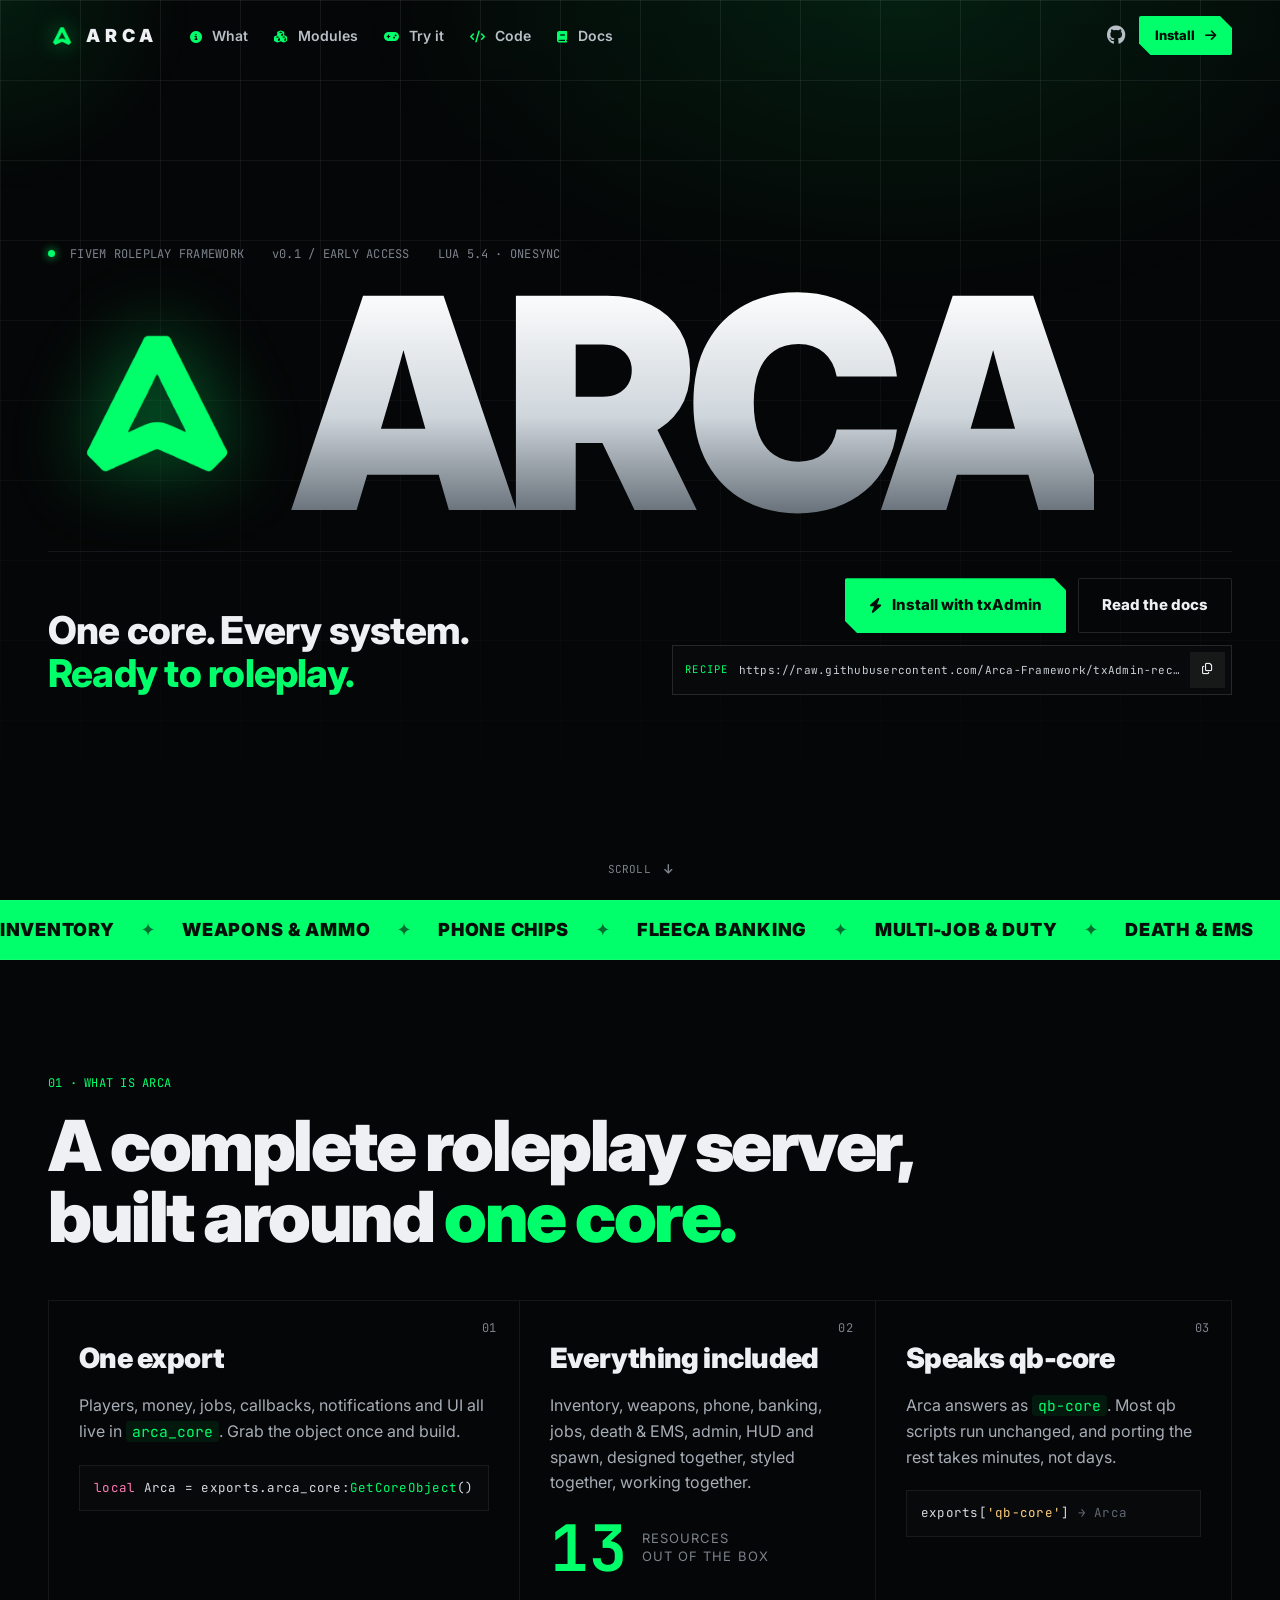
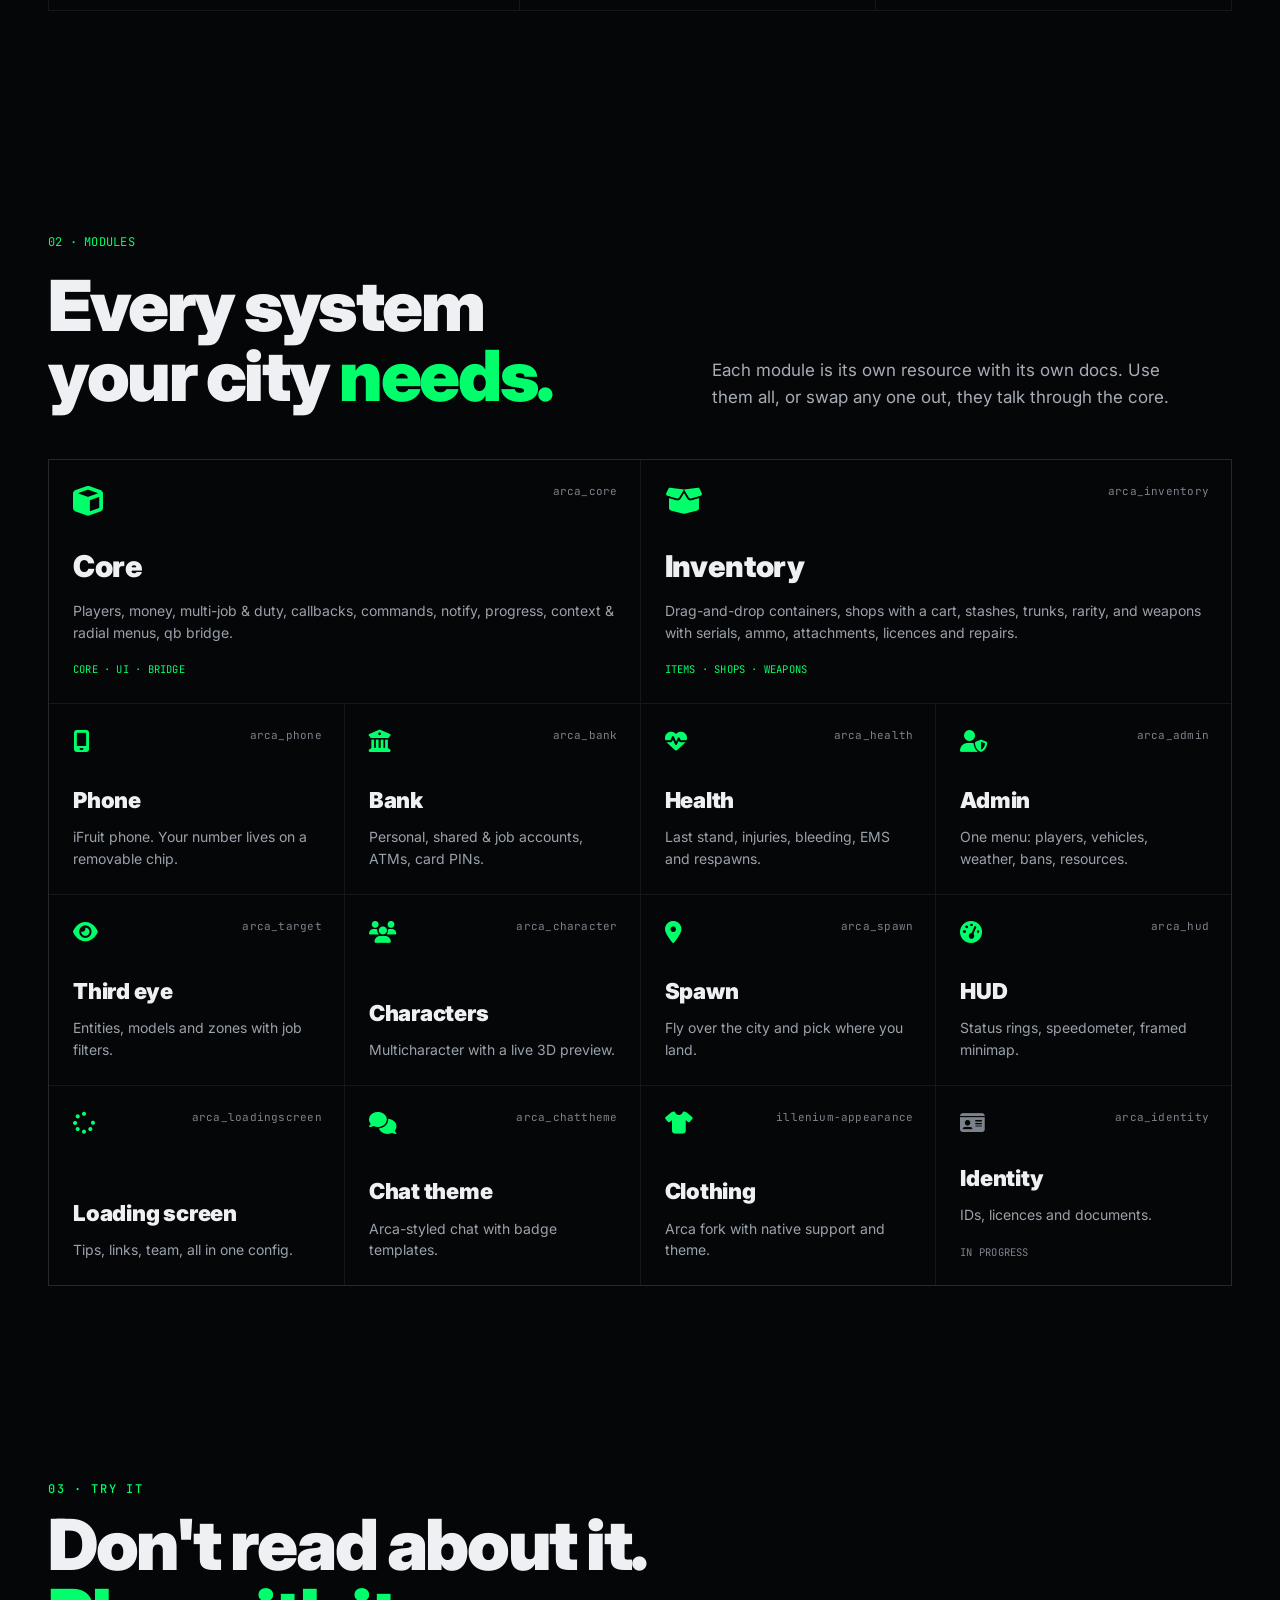
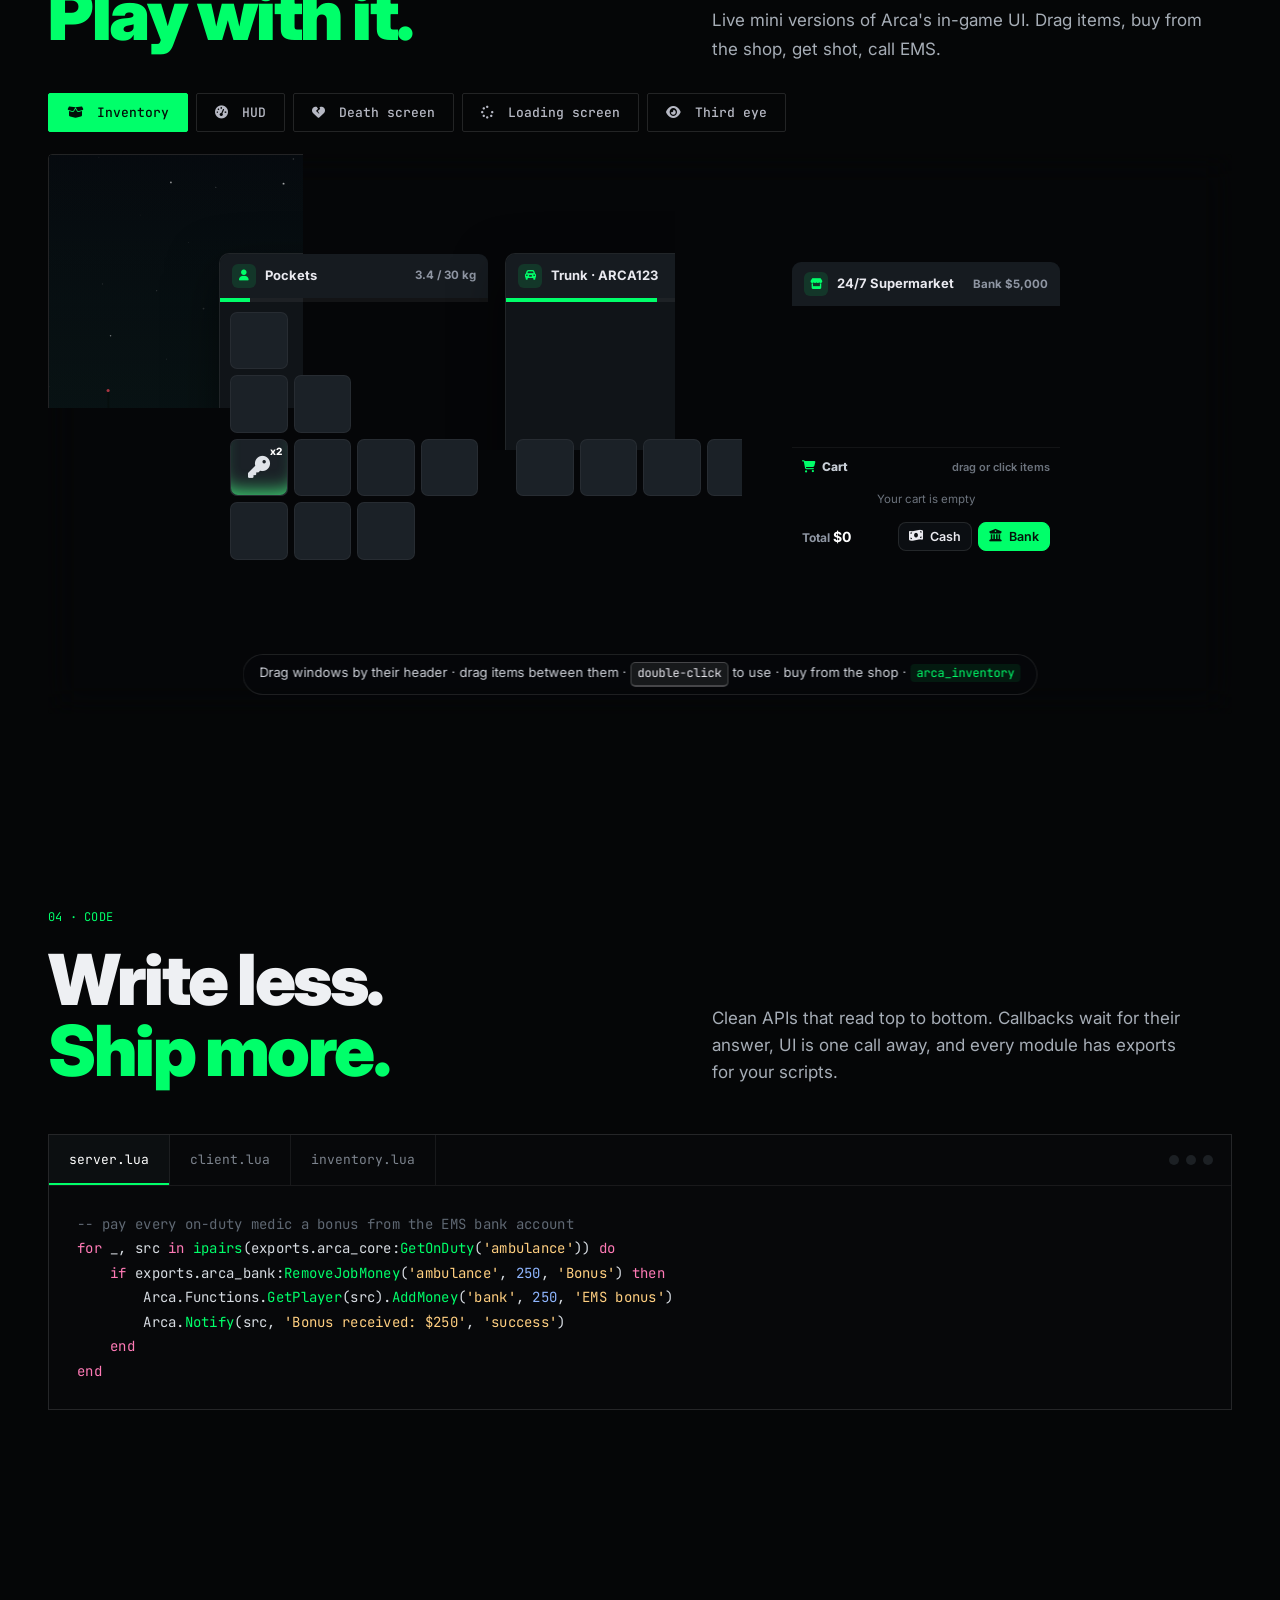
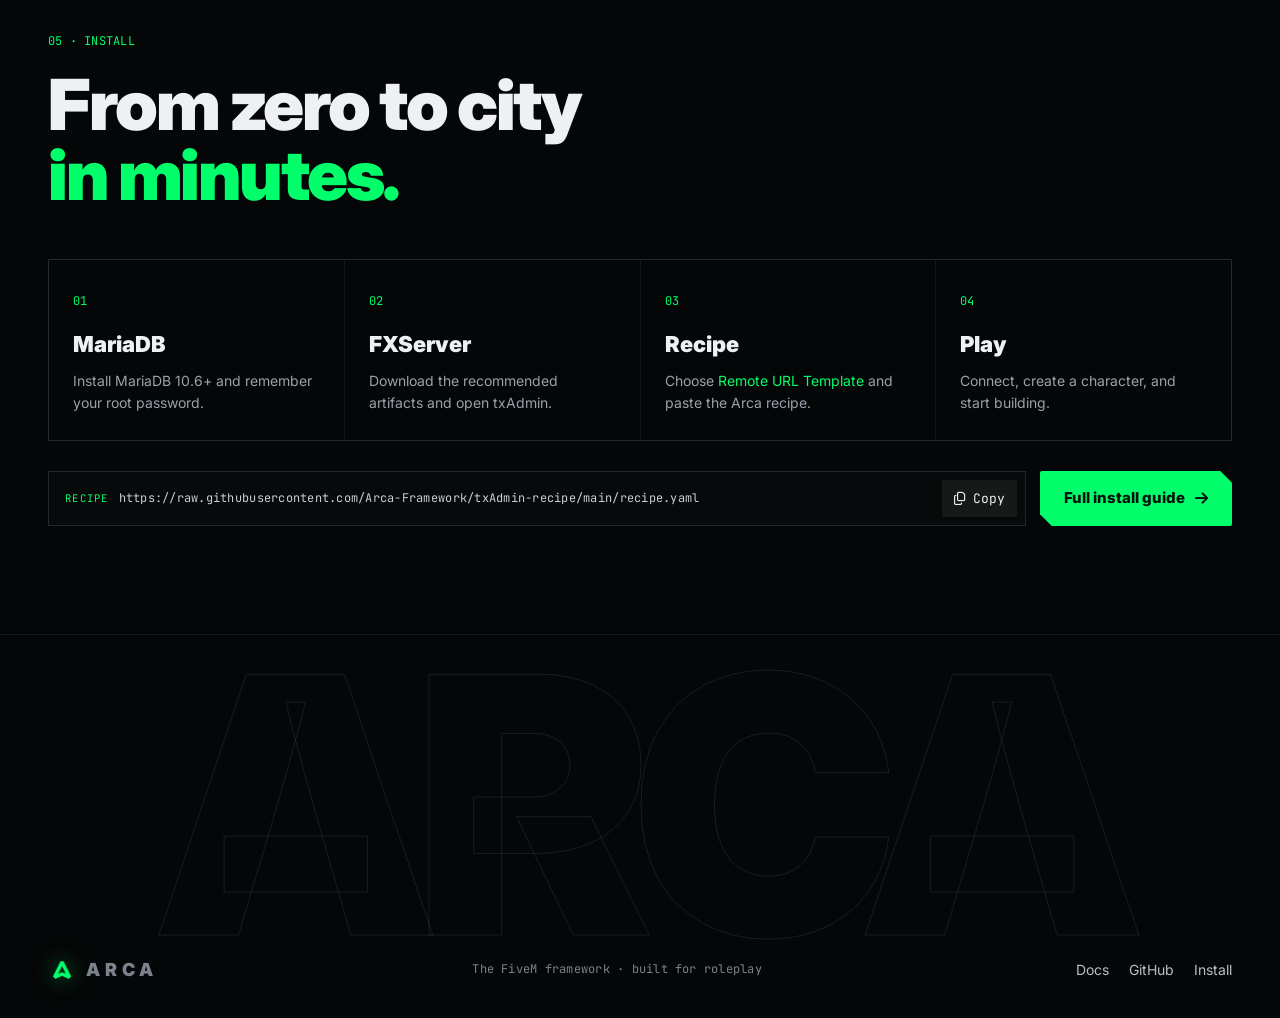
==== commit 033bda04: "Add files via upload" ====
--- a/index.html
+++ b/index.html
@@ -3,8 +3,8 @@
 <head>
     <meta charset="UTF-8">
     <meta name="viewport" content="width=device-width, initial-scale=1">
-    <title>Arca — The FiveM Framework</title>
-    <meta name="description" content="Arca is a FiveM roleplay framework: one core, every system — inventory, phone, banking, jobs, EMS, admin — and qb-core compatible.">
+    <title>Arca · The FiveM Framework</title>
+    <meta name="description" content="Arca is a FiveM roleplay framework: one core, every system, inventory, phone, banking, jobs, EMS, admin, and qb-core compatible.">
     <link rel="icon" href="assets/logo.png" type="image/png">
     <link rel="preconnect" href="https://fonts.googleapis.com">
     <link href="https://fonts.googleapis.com/css2?family=Inter:wght@400;500;600;700;800;900&family=JetBrains+Mono:wght@400;500;700&display=swap" rel="stylesheet">
@@ -88,7 +88,7 @@
         <!-- ================= WHAT ================= -->
         <section class="bsec" id="what">
             <div class="bsec-head">
-                <span class="tag mono">01 — WHAT IS ARCA</span>
+                <span class="tag mono">01 · WHAT IS ARCA</span>
                 <h2>A complete roleplay server,<br>built around <em>one core.</em></h2>
             </div>
 
@@ -102,13 +102,13 @@
                 <article class="pillar reveal">
                     <span class="num mono">02</span>
                     <h3>Everything included</h3>
-                    <p>Inventory, weapons, phone, banking, jobs, death &amp; EMS, admin, HUD and spawn &mdash; designed together, styled together, working together.</p>
+                    <p>Inventory, weapons, phone, banking, jobs, death &amp; EMS, admin, HUD and spawn, designed together, styled together, working together.</p>
                     <div class="count-row"><b class="mono" data-count="13">13</b><span>resources<br>out of the box</span></div>
                 </article>
                 <article class="pillar reveal">
                     <span class="num mono">03</span>
                     <h3>Speaks qb-core</h3>
-                    <p>Arca answers as <code>qb-core</code>. Most qb scripts run unchanged &mdash; and porting the rest takes minutes, not days.</p>
+                    <p>Arca answers as <code>qb-core</code>. Most qb scripts run unchanged, and porting the rest takes minutes, not days.</p>
                     <pre class="mini mono">exports[<span class="s">'qb-core'</span>] <span class="c">→ Arca</span></pre>
                 </article>
             </div>
@@ -118,15 +118,15 @@
         <section class="bsec" id="modules">
             <div class="bsec-head split">
                 <div>
-                    <span class="tag mono">02 — MODULES</span>
+                    <span class="tag mono">02 · MODULES</span>
                     <h2>Every system<br>your city <em>needs.</em></h2>
                 </div>
-                <p class="lede">Each module is its own resource with its own docs. Use them all, or swap any one out &mdash; they talk through the core.</p>
+                <p class="lede">Each module is its own resource with its own docs. Use them all, or swap any one out, they talk through the core.</p>
             </div>
 
             <div class="modules">
                 <a class="mod reveal big" href="wiki.html#core-object"><span class="mod-id mono">arca_core</span><i class="fa-solid fa-cube"></i><h3>Core</h3><p>Players, money, multi-job &amp; duty, callbacks, commands, notify, progress, context &amp; radial menus, qb bridge.</p><span class="mod-tags mono">CORE · UI · BRIDGE</span></a>
-                <a class="mod reveal big" href="wiki.html#arca-inventory"><span class="mod-id mono">arca_inventory</span><i class="fa-solid fa-box-open"></i><h3>Inventory</h3><p>Drag-and-drop containers, shops with a cart, stashes, trunks, rarity &mdash; and weapons with serials, ammo, attachments, licences and repairs.</p><span class="mod-tags mono">ITEMS · SHOPS · WEAPONS</span></a>
+                <a class="mod reveal big" href="wiki.html#arca-inventory"><span class="mod-id mono">arca_inventory</span><i class="fa-solid fa-box-open"></i><h3>Inventory</h3><p>Drag-and-drop containers, shops with a cart, stashes, trunks, rarity, and weapons with serials, ammo, attachments, licences and repairs.</p><span class="mod-tags mono">ITEMS · SHOPS · WEAPONS</span></a>
                 <a class="mod reveal" href="wiki.html#arca-phone"><span class="mod-id mono">arca_phone</span><i class="fa-solid fa-mobile-screen"></i><h3>Phone</h3><p>iFruit phone. Your number lives on a removable chip.</p></a>
                 <a class="mod reveal" href="wiki.html#arca-bank"><span class="mod-id mono">arca_bank</span><i class="fa-solid fa-building-columns"></i><h3>Bank</h3><p>Personal, shared &amp; job accounts, ATMs, card PINs.</p></a>
                 <a class="mod reveal" href="wiki.html#arca-health"><span class="mod-id mono">arca_health</span><i class="fa-solid fa-heart-pulse"></i><h3>Health</h3><p>Last stand, injuries, bleeding, EMS and respawns.</p></a>
@@ -135,7 +135,7 @@
                 <a class="mod reveal" href="wiki.html#arca-character"><span class="mod-id mono">arca_character</span><i class="fa-solid fa-users"></i><h3>Characters</h3><p>Multicharacter with a live 3D preview.</p></a>
                 <a class="mod reveal" href="wiki.html#arca-spawn"><span class="mod-id mono">arca_spawn</span><i class="fa-solid fa-location-dot"></i><h3>Spawn</h3><p>Fly over the city and pick where you land.</p></a>
                 <a class="mod reveal" href="wiki.html#arca-hud"><span class="mod-id mono">arca_hud</span><i class="fa-solid fa-gauge-high"></i><h3>HUD</h3><p>Status rings, speedometer, framed minimap.</p></a>
-                <a class="mod reveal" href="wiki.html#arca-loadingscreen"><span class="mod-id mono">arca_loadingscreen</span><i class="fa-solid fa-spinner"></i><h3>Loading screen</h3><p>Tips, links, team &mdash; all in one config.</p></a>
+                <a class="mod reveal" href="wiki.html#arca-loadingscreen"><span class="mod-id mono">arca_loadingscreen</span><i class="fa-solid fa-spinner"></i><h3>Loading screen</h3><p>Tips, links, team, all in one config.</p></a>
                 <a class="mod reveal" href="wiki.html#arca-chattheme"><span class="mod-id mono">arca_chattheme</span><i class="fa-solid fa-comments"></i><h3>Chat theme</h3><p>Arca-styled chat with badge templates.</p></a>
                 <a class="mod reveal" href="wiki.html#illenium-appearance"><span class="mod-id mono">illenium-appearance</span><i class="fa-solid fa-shirt"></i><h3>Clothing</h3><p>Arca fork with native support and theme.</p></a>
                 <div class="mod soon reveal"><span class="mod-id mono">arca_identity</span><i class="fa-solid fa-id-card"></i><h3>Identity</h3><p>IDs, licences and documents.</p><span class="mod-tags mono">IN PROGRESS</span></div>
@@ -145,7 +145,7 @@
         <!-- ================= PLAYGROUND ================= -->
         <section class="section" id="playground">
             <div class="section-head">
-                <div><span class="eyebrow">03 — TRY IT</span>
+                <div><span class="eyebrow">03 · TRY IT</span>
                 <h2>Don't read about it.<br><em>Play with it.</em></h2></div>
                 <p>Live mini versions of Arca's in-game UI. Drag items, buy from the shop, get shot, call EMS.</p>
             </div>
@@ -294,7 +294,7 @@
         <section class="bsec" id="code">
             <div class="bsec-head split">
                 <div>
-                    <span class="tag mono">04 — CODE</span>
+                    <span class="tag mono">04 · CODE</span>
                     <h2>Write less.<br><em>Ship more.</em></h2>
                 </div>
                 <p class="lede">Clean APIs that read top to bottom. Callbacks wait for their answer, UI is one call away, and every module has exports for your scripts.</p>
@@ -337,7 +337,7 @@
         <!-- ================= INSTALL ================= -->
         <section class="bsec" id="install">
             <div class="bsec-head">
-                <span class="tag mono">05 — INSTALL</span>
+                <span class="tag mono">05 · INSTALL</span>
                 <h2>From zero to city<br><em>in minutes.</em></h2>
             </div>
             <ol class="steps-b">
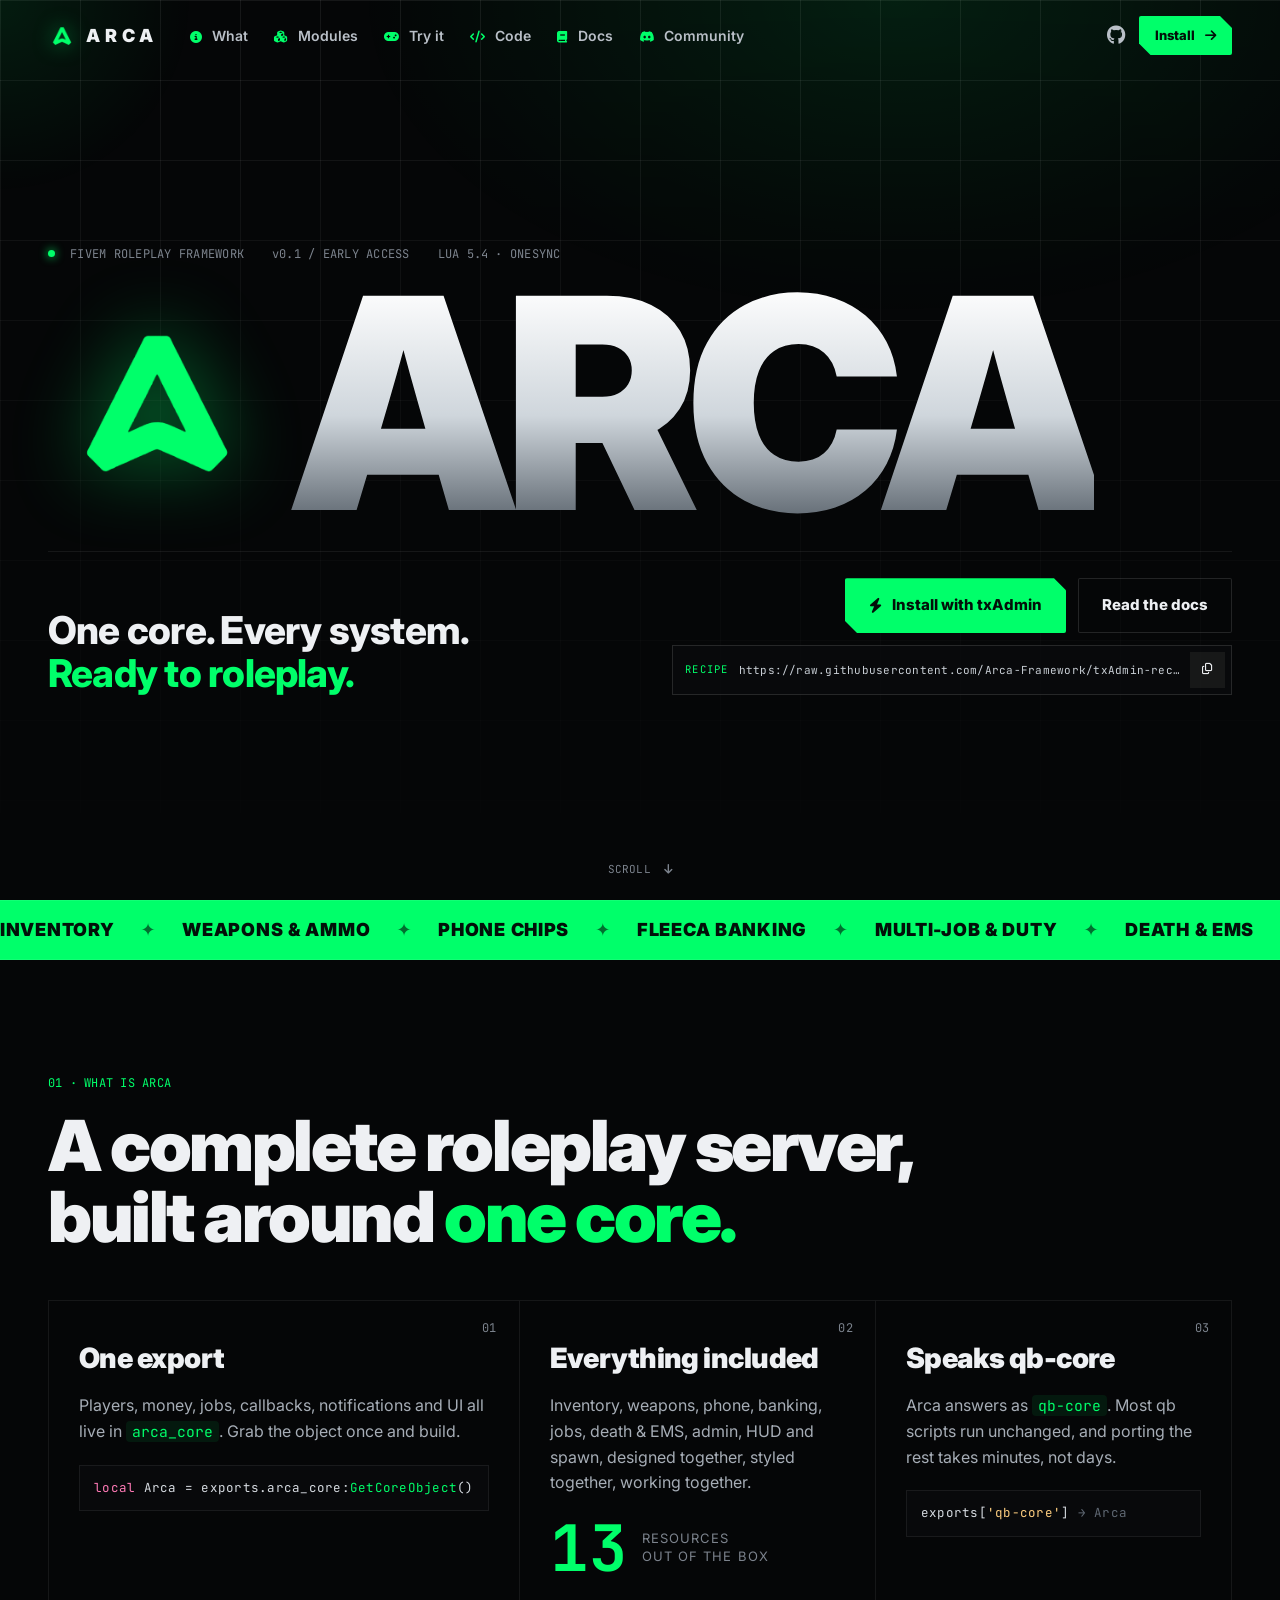
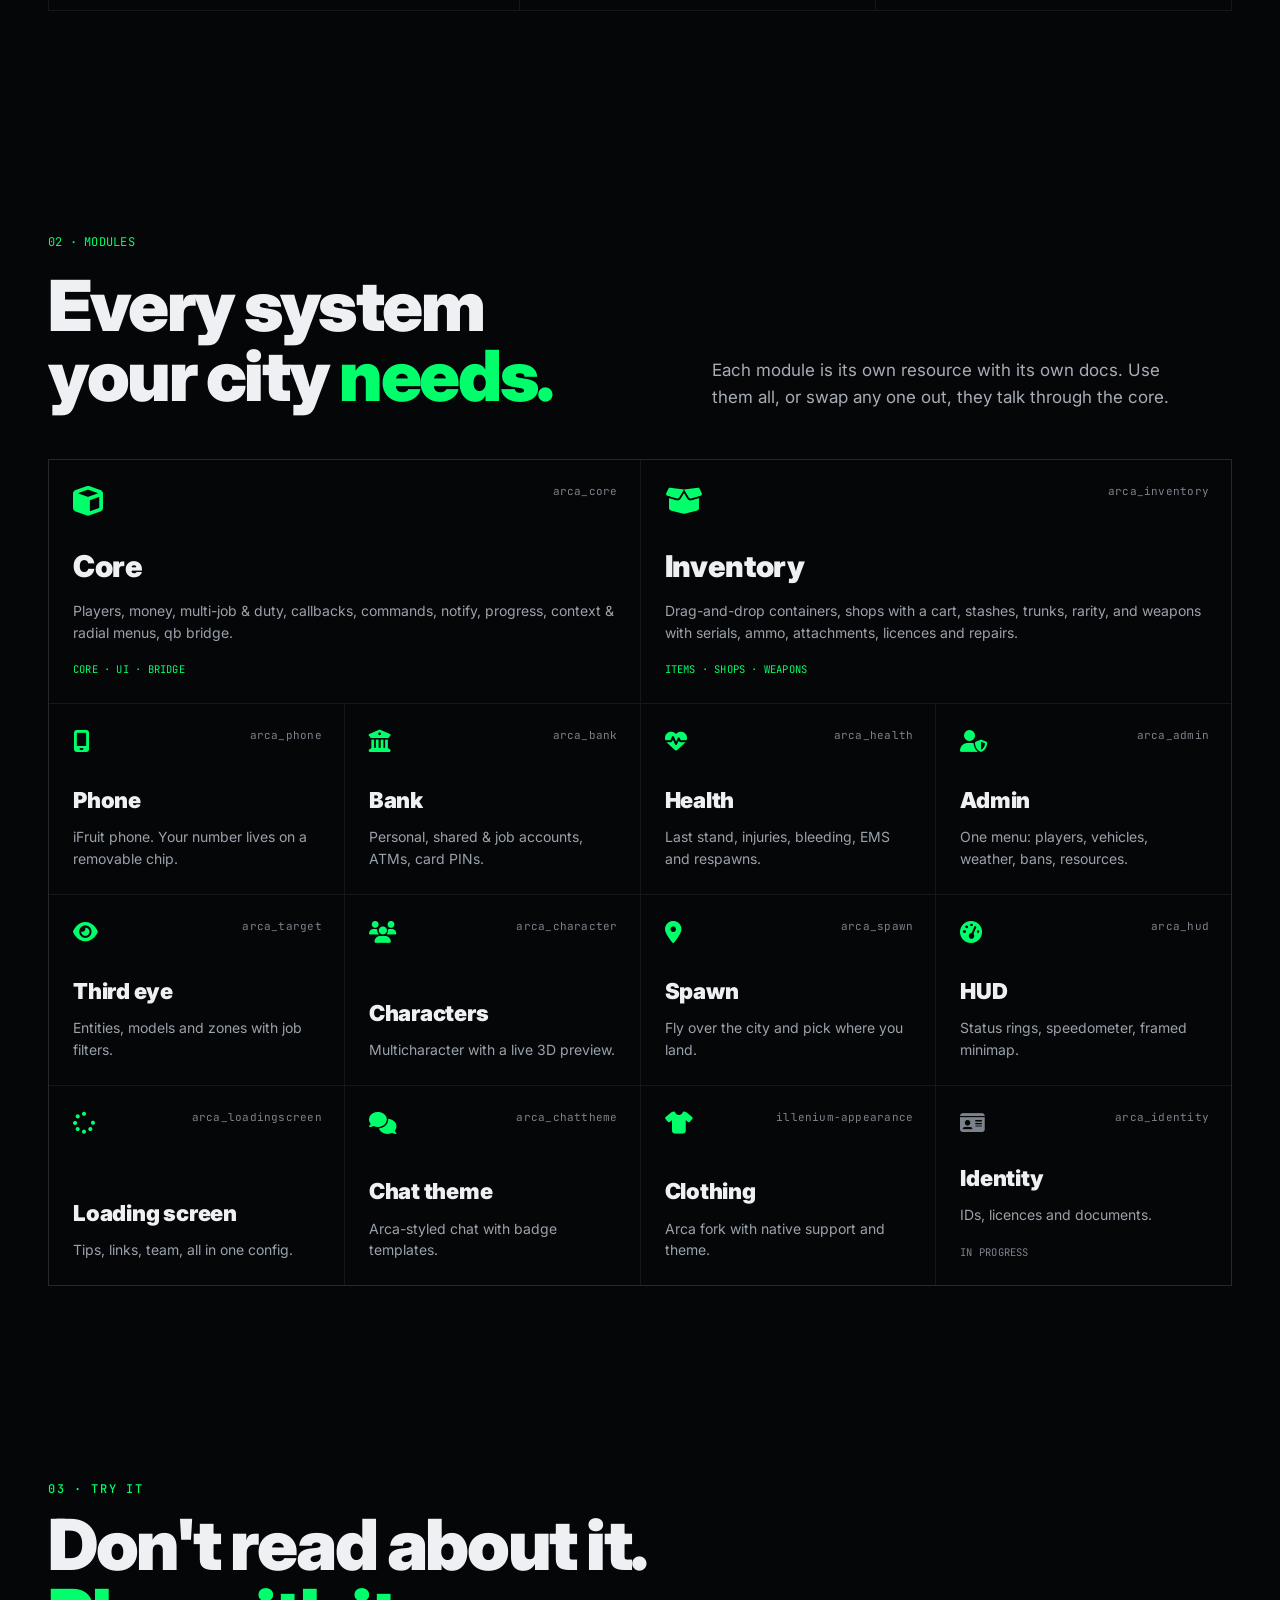
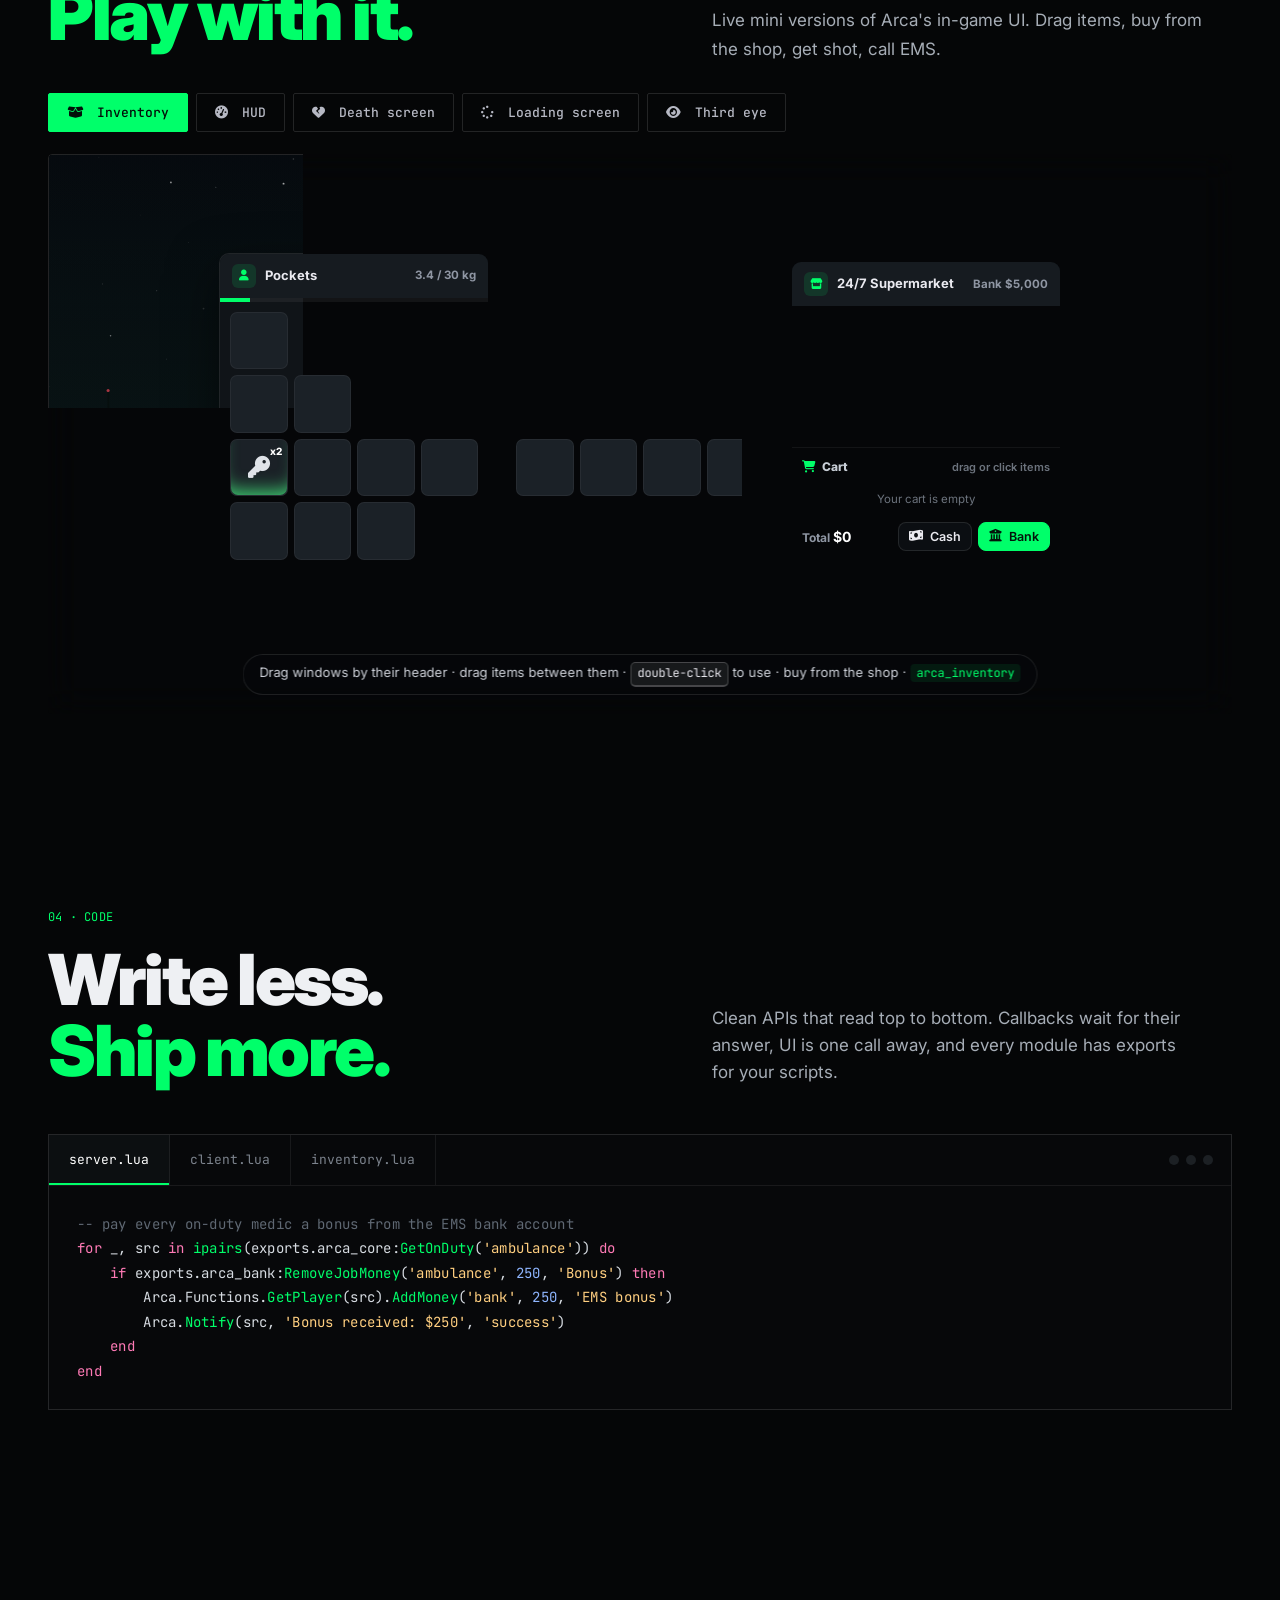
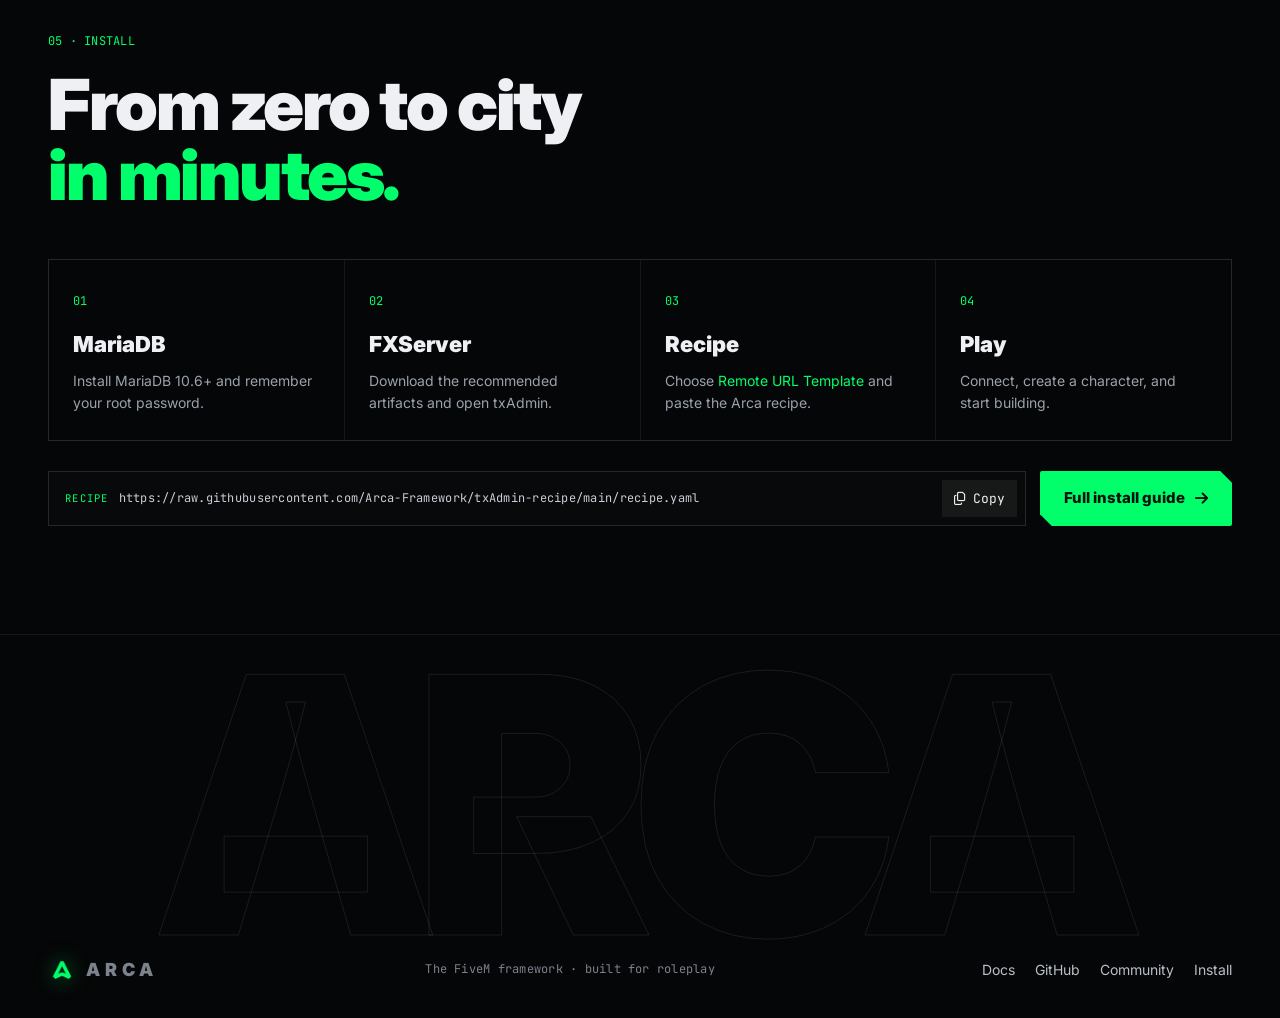
==== commit 690de0cd: "Added Community(Discord) linking." ====
--- a/index.html
+++ b/index.html
@@ -37,6 +37,7 @@
             <a href="#playground"><i class="fa-solid fa-gamepad"></i> Try it</a>
             <a href="#code"><i class="fa-solid fa-code"></i> Code</a>
             <a href="wiki.html"><i class="fa-solid fa-book"></i> Docs</a>
+            <a href="https://discord.gg/w3A3B4BBRz" target="_blank" rel="noopener"><i class="fa-brands fa-discord"></i> Community</a>
         </nav>
         <div class="bnav-r">
             <a class="icon-link" href="https://github.com/Arca-Framework" target="_blank" rel="noopener" aria-label="GitHub"><i class="fa-brands fa-github"></i></a>
@@ -364,6 +365,7 @@
             <nav>
                 <a href="wiki.html">Docs</a>
                 <a href="https://github.com/Arca-Framework" target="_blank" rel="noopener">GitHub</a>
+                <a href="https://discord.gg/w3A3B4BBRz" target="_blank" rel="noopener">Community</a>
                 <a href="wiki.html#installation">Install</a>
             </nav>
         </div>
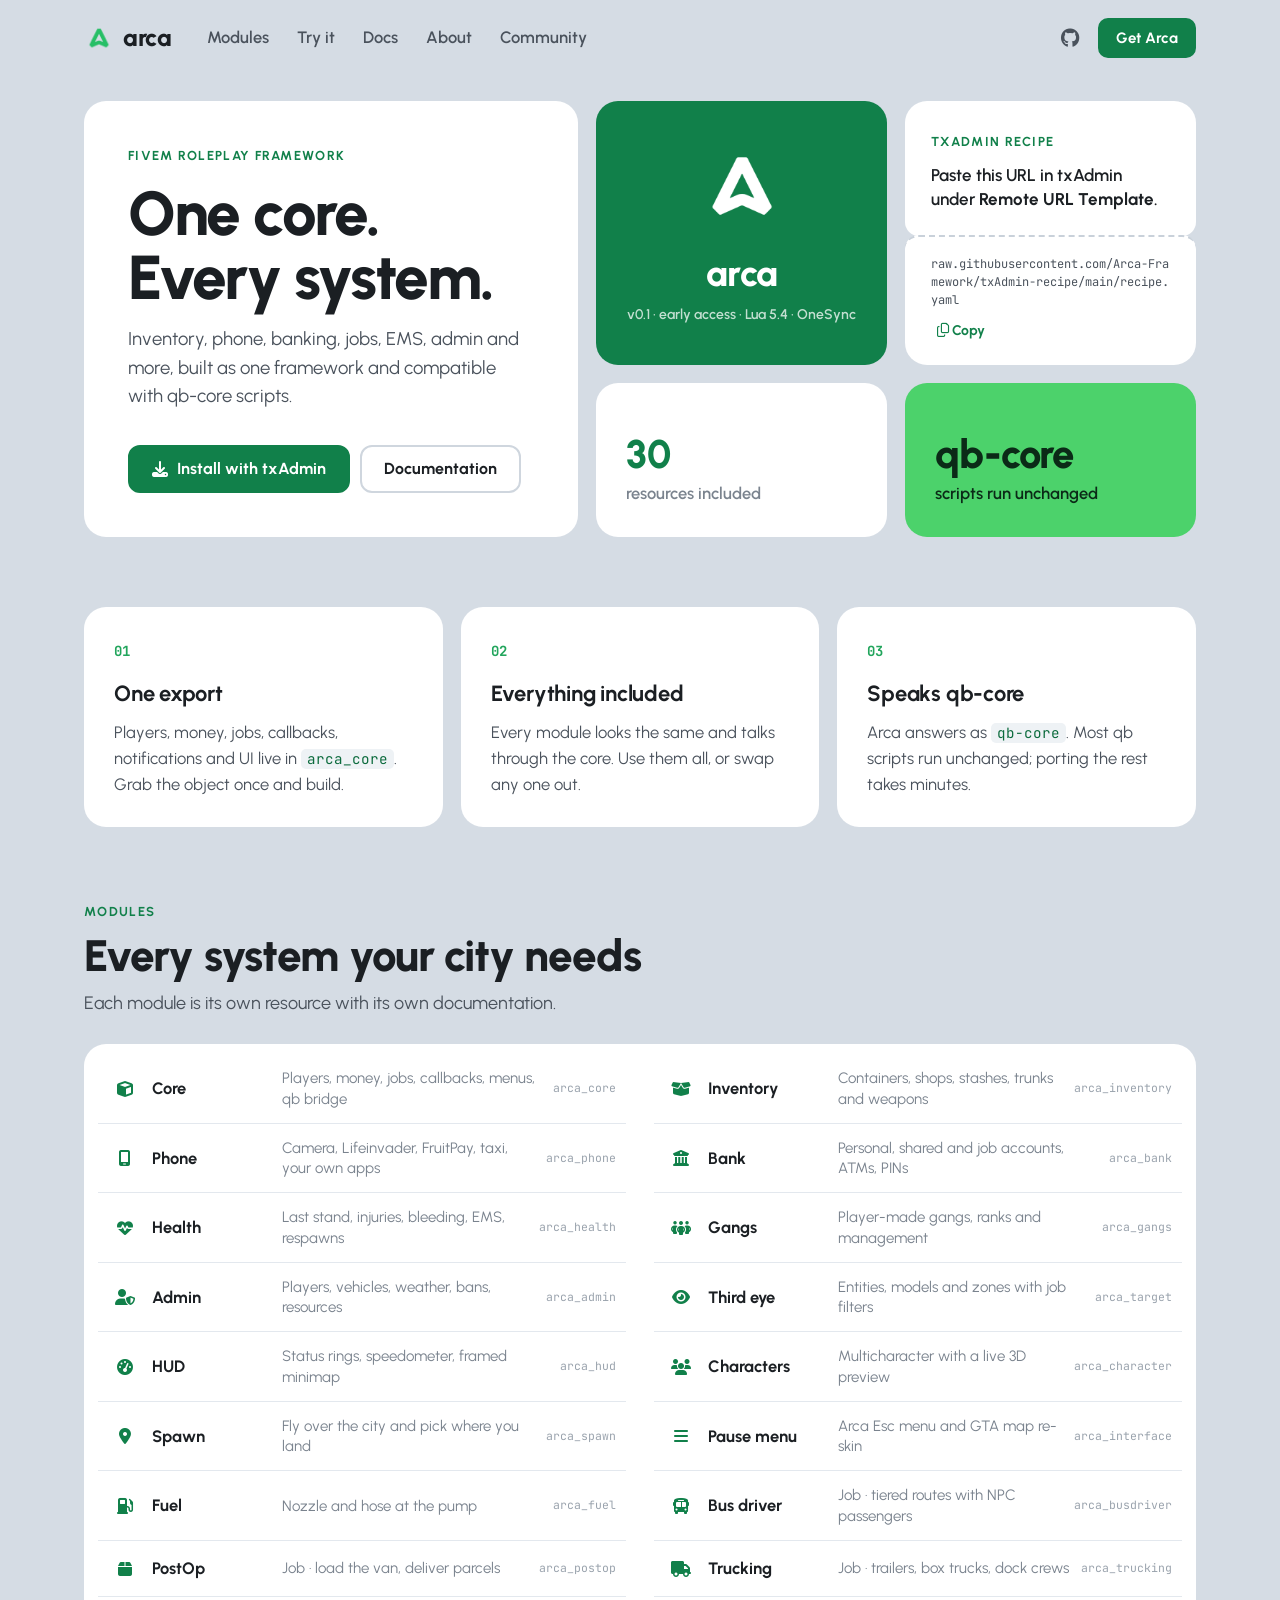
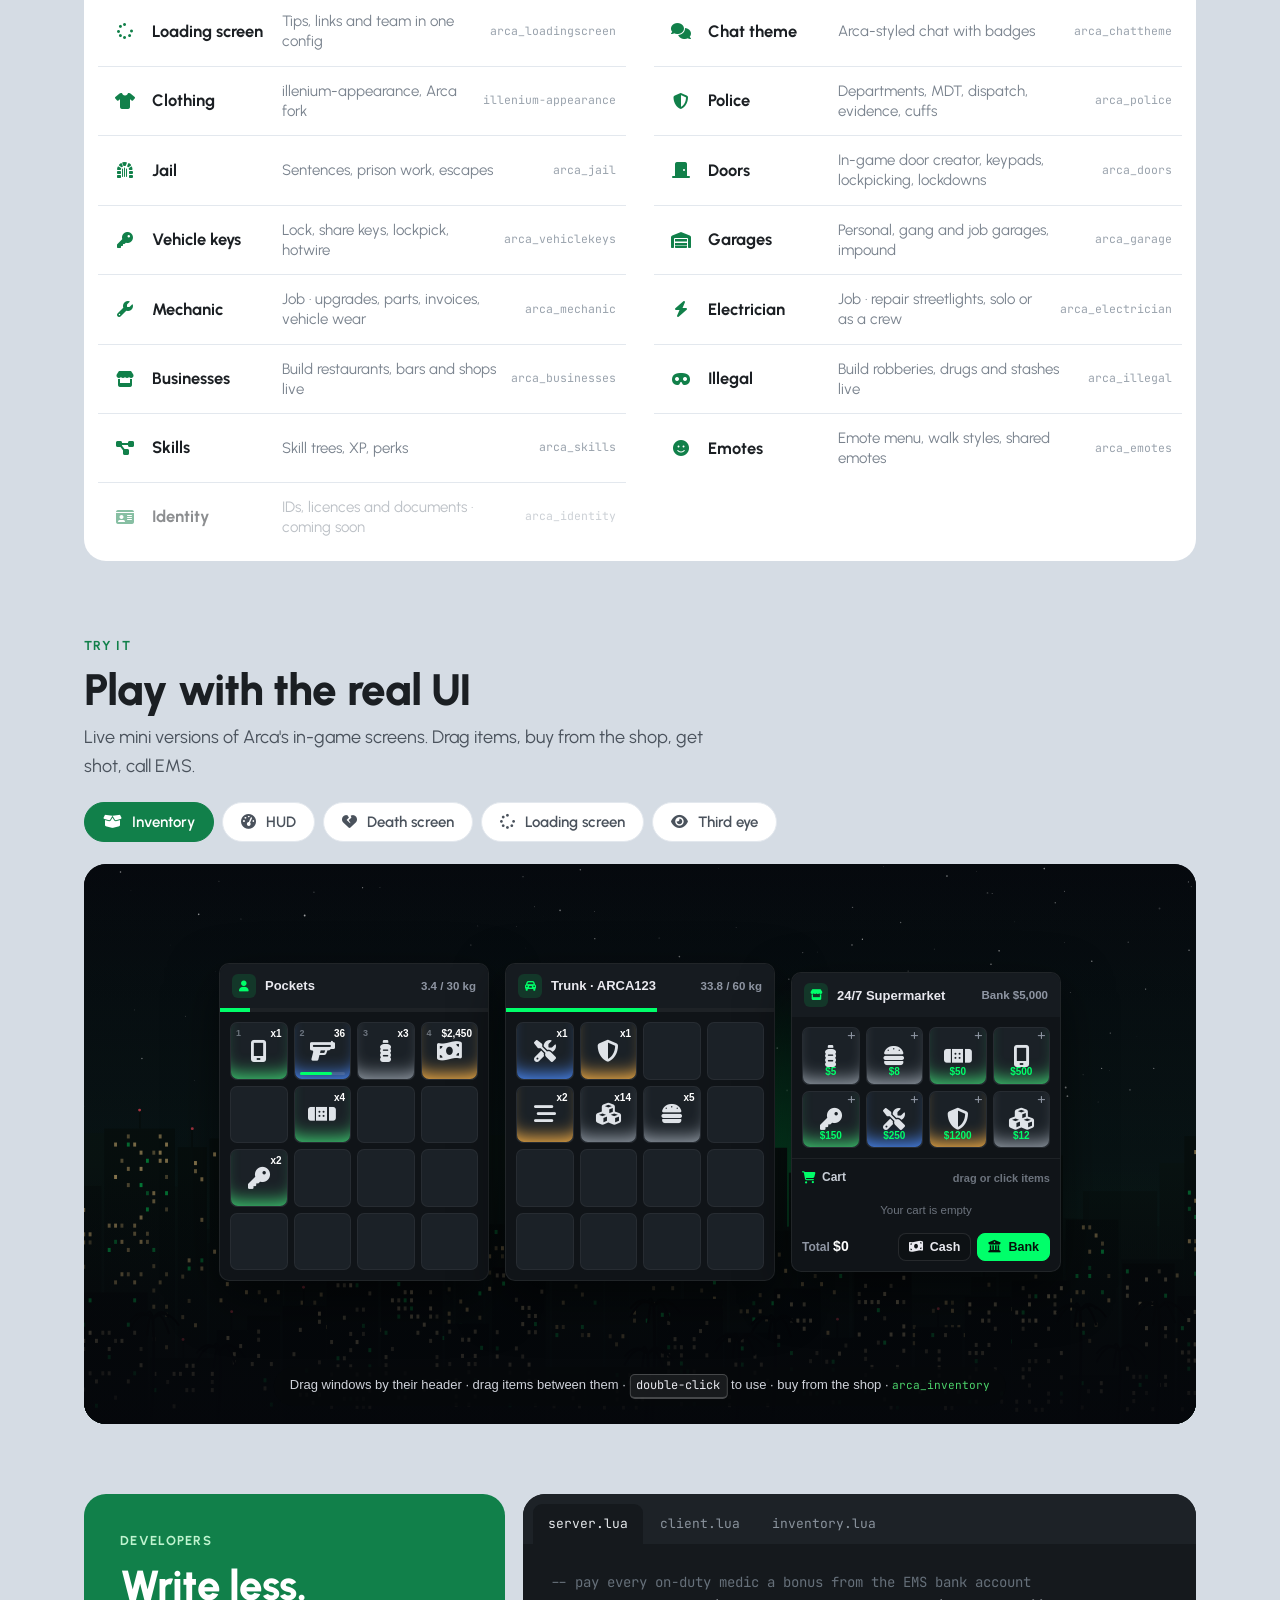
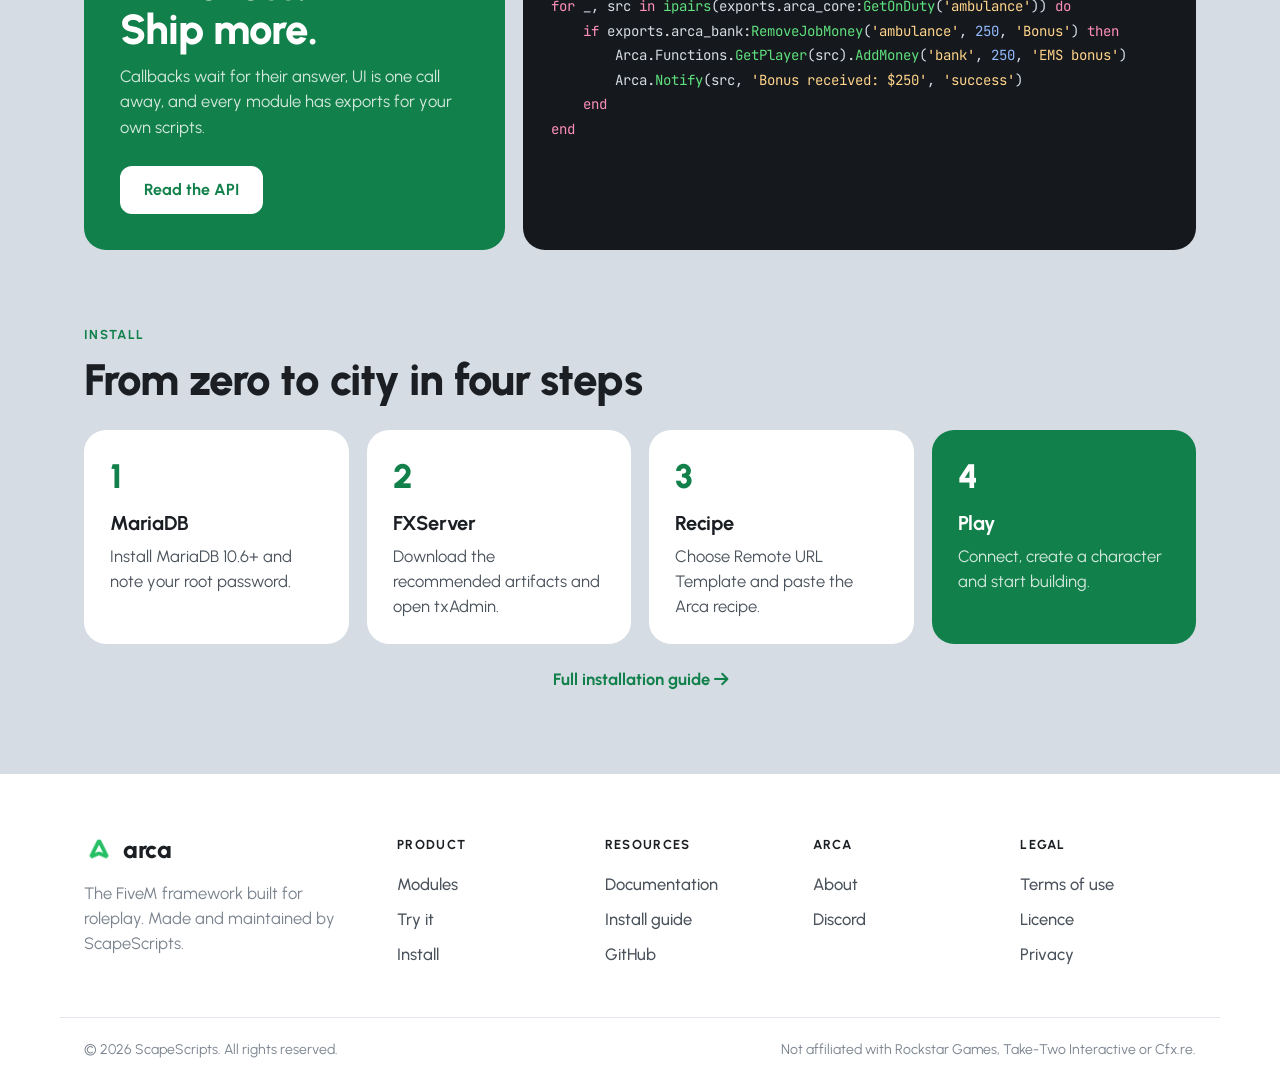
==== commit e647c199: "update" ====
--- a/index.html
+++ b/index.html
@@ -4,151 +4,137 @@
     <meta charset="UTF-8">
     <meta name="viewport" content="width=device-width, initial-scale=1">
     <title>Arca · The FiveM Framework</title>
-    <meta name="description" content="Arca is a FiveM roleplay framework: one core, every system, inventory, phone, banking, jobs, EMS, admin, and qb-core compatible.">
+    <meta name="description" content="Arca is a free FiveM roleplay framework: one core and 30 resources, from inventory, phone, banking and garages to police, jail, businesses, crime, skills and jobs. Compatible with qb-core scripts.">
     <link rel="icon" href="assets/logo.png" type="image/png">
     <link rel="preconnect" href="https://fonts.googleapis.com">
-    <link href="https://fonts.googleapis.com/css2?family=Inter:wght@400;500;600;700;800;900&family=JetBrains+Mono:wght@400;500;700&display=swap" rel="stylesheet">
+    <link href="https://fonts.googleapis.com/css2?family=Urbanist:wght@400;500;600;700;800&family=JetBrains+Mono:wght@400;500;700&display=swap" rel="stylesheet">
     <link rel="stylesheet" href="https://cdnjs.cloudflare.com/ajax/libs/font-awesome/6.5.2/css/all.min.css">
     <link rel="stylesheet" href="assets/style.css">
     <link rel="stylesheet" href="assets/home.css">
     <link rel="stylesheet" href="assets/playground.css">
-    <link rel="stylesheet" href="assets/brand.css">
 </head>
 <body class="arca-home">
 
-    <!-- ================= LOADER ================= -->
-    <div id="loader" aria-hidden="true">
-        <div class="ld-core">
-            <div class="ld-mark"><span class="ld-ring"></span><span class="ld-ring r2"></span><img src="assets/logo.png" alt=""></div>
-            <div class="ld-word"><span>A</span><span>R</span><span>C</span><span>A</span></div>
-            <div class="ld-line"><i></i></div>
-            <div class="ld-boot mono"><span id="ld-text">booting core</span><b id="ld-pct">00</b></div>
-        </div>
-    </div>
-
-    <div class="grid-bg" aria-hidden="true"></div>
-
-    <!-- ================= NAV ================= -->
     <header class="bnav">
-        <a href="index.html" class="bbrand"><img src="assets/logo.png" alt=""><span>ARCA</span></a>
-        <nav>
-            <a href="#what"><i class="fa-solid fa-circle-info"></i> What</a>
-            <a href="#modules"><i class="fa-solid fa-cubes"></i> Modules</a>
-            <a href="#playground"><i class="fa-solid fa-gamepad"></i> Try it</a>
-            <a href="#code"><i class="fa-solid fa-code"></i> Code</a>
-            <a href="wiki.html"><i class="fa-solid fa-book"></i> Docs</a>
-            <a href="https://discord.gg/w3A3B4BBRz" target="_blank" rel="noopener"><i class="fa-brands fa-discord"></i> Community</a>
-        </nav>
-        <div class="bnav-r">
-            <a class="icon-link" href="https://github.com/Arca-Framework" target="_blank" rel="noopener" aria-label="GitHub"><i class="fa-brands fa-github"></i></a>
-            <a href="#install" class="bbtn sm">Install <i class="fa-solid fa-arrow-right"></i></a>
+        <div class="wrap nav-row">
+            <a href="index.html" class="bbrand"><img src="assets/logo.png" alt=""><span>arca</span></a>
+            <nav>
+                <a href="#modules">Modules</a>
+                <a href="#playground">Try it</a>
+                <a href="wiki.html">Docs</a>
+                <a href="about.html">About</a>
+                <a href="https://discord.gg/w3A3B4BBRz" target="_blank" rel="noopener">Community</a>
+            </nav>
+            <div class="nav-r">
+                <a class="icon-link" href="https://github.com/Arca-Framework" target="_blank" rel="noopener" aria-label="GitHub"><i class="fa-brands fa-github"></i></a>
+                <a href="#install" class="bbtn sm" data-install>Get Arca</a>
+            </div>
         </div>
     </header>
 
-    <main>
-        <!-- ================= HERO ================= -->
-        <section class="bhero">
-            <div class="bhero-top mono">
-                <span><i class="dot"></i> FIVEM ROLEPLAY FRAMEWORK</span>
-                <span>v0.1 / EARLY ACCESS</span>
-                <span>LUA 5.4 · ONESYNC</span>
-            </div>
-
-            <h1 class="wordmark" aria-label="Arca">
-                <img src="assets/logo.png" alt="" class="wm-logo">
-                <span class="wm-text">ARCA</span>
-            </h1>
-
-            <div class="bhero-bottom">
-                <p class="statement">One core. Every system.<br><em>Ready to roleplay.</em></p>
-                <div class="bhero-cta">
-                    <a href="#install" class="bbtn"><i class="fa-solid fa-bolt"></i> Install with txAdmin</a>
-                    <a href="wiki.html" class="bbtn ghost">Read the docs</a>
-                    <div class="recipe mono" title="txAdmin recipe URL">
-                        <span>recipe</span><code id="recipe-url">https://raw.githubusercontent.com/Arca-Framework/txAdmin-recipe/main/recipe.yaml</code>
-                        <button data-copy="https://raw.githubusercontent.com/Arca-Framework/txAdmin-recipe/main/recipe.yaml" aria-label="Copy recipe URL"><i class="fa-regular fa-copy"></i></button>
-                    </div>
-                </div>
-            </div>
-
-            <a href="#what" class="scroll-cue mono">SCROLL <i class="fa-solid fa-arrow-down"></i></a>
-        </section>
-
-        <!-- ================= TICKER ================= -->
-        <div class="ticker" aria-hidden="true">
-            <div class="ticker-track">
-                <span>Inventory</span><i>✦</i><span>Weapons &amp; ammo</span><i>✦</i><span>Phone chips</span><i>✦</i><span>Fleeca banking</span><i>✦</i>
-                <span>Multi-job &amp; duty</span><i>✦</i><span>Death &amp; EMS</span><i>✦</i><span>Admin menu</span><i>✦</i><span>Spawn selector</span><i>✦</i>
-                <span>Third eye</span><i>✦</i><span>HUD</span><i>✦</i><span>qb-core bridge</span><i>✦</i><span>txAdmin recipe</span><i>✦</i>
-                <span>Inventory</span><i>✦</i><span>Weapons &amp; ammo</span><i>✦</i><span>Phone chips</span><i>✦</i><span>Fleeca banking</span><i>✦</i>
-                <span>Multi-job &amp; duty</span><i>✦</i><span>Death &amp; EMS</span><i>✦</i><span>Admin menu</span><i>✦</i><span>Spawn selector</span><i>✦</i>
-                <span>Third eye</span><i>✦</i><span>HUD</span><i>✦</i><span>qb-core bridge</span><i>✦</i><span>txAdmin recipe</span><i>✦</i>
-            </div>
-        </div>
-
-        <!-- ================= WHAT ================= -->
-        <section class="bsec" id="what">
-            <div class="bsec-head">
-                <span class="tag mono">01 · WHAT IS ARCA</span>
-                <h2>A complete roleplay server,<br>built around <em>one core.</em></h2>
-            </div>
-
-            <div class="pillars">
-                <article class="pillar reveal">
-                    <span class="num mono">01</span>
+    <main class="wrap">
+        <!-- ================= HERO BENTO ================= -->
+        <section class="bento">
+            <div class="tile white hero-tile">
+                <span class="label">FiveM roleplay framework</span>
+                <h1>One core.<br>Every system.</h1>
+                <p>Inventory, phone, banking, jobs, EMS, admin and more, built as one framework and compatible with qb-core scripts.</p>
+                <div class="hero-cta">
+                    <a href="#install" class="bbtn" data-install><i class="fa-solid fa-download"></i> Install with txAdmin</a>
+                    <a href="wiki.html" class="bbtn line">Documentation</a>
+                </div>
+            </div>
+
+            <div class="tile green logo-tile">
+                <img src="assets/logo.png" alt="Arca">
+                <b>arca</b>
+                <small>v0.1 · early access · Lua 5.4 · OneSync</small>
+            </div>
+
+            <div class="tile ticket">
+                <div class="ticket-top">
+                    <span class="label">txAdmin recipe</span>
+                    <p>Paste this URL in txAdmin under <b>Remote URL Template</b>.</p>
+                </div>
+                <div class="ticket-bottom">
+                    <code>raw.githubusercontent.com/Arca-Framework/txAdmin-recipe/main/recipe.yaml</code>
+                    <button data-copy="https://raw.githubusercontent.com/Arca-Framework/txAdmin-recipe/main/recipe.yaml"><i class="fa-regular fa-copy"></i> Copy</button>
+                </div>
+            </div>
+
+            <div class="tile stat"><b>30</b><span>resources included</span></div>
+            <div class="tile stat light"><b>qb-core</b><span>scripts run unchanged</span></div>
+        </section>
+
+        <!-- ================= WHY ================= -->
+        <section class="sec" id="what">
+            <div class="three">
+                <div class="tile white">
+                    <span class="num">01</span>
                     <h3>One export</h3>
-                    <p>Players, money, jobs, callbacks, notifications and UI all live in <code>arca_core</code>. Grab the object once and build.</p>
-                    <pre class="mini mono"><span class="k">local</span> Arca = exports.arca_core:<span class="f">GetCoreObject</span>()</pre>
-                </article>
-                <article class="pillar reveal">
-                    <span class="num mono">02</span>
+                    <p>Players, money, jobs, callbacks, notifications and UI live in <code>arca_core</code>. Grab the object once and build.</p>
+                </div>
+                <div class="tile white">
+                    <span class="num">02</span>
                     <h3>Everything included</h3>
-                    <p>Inventory, weapons, phone, banking, jobs, death &amp; EMS, admin, HUD and spawn, designed together, styled together, working together.</p>
-                    <div class="count-row"><b class="mono" data-count="13">13</b><span>resources<br>out of the box</span></div>
-                </article>
-                <article class="pillar reveal">
-                    <span class="num mono">03</span>
+                    <p>Every module looks the same and talks through the core. Use them all, or swap any one out.</p>
+                </div>
+                <div class="tile white">
+                    <span class="num">03</span>
                     <h3>Speaks qb-core</h3>
-                    <p>Arca answers as <code>qb-core</code>. Most qb scripts run unchanged, and porting the rest takes minutes, not days.</p>
-                    <pre class="mini mono">exports[<span class="s">'qb-core'</span>] <span class="c">→ Arca</span></pre>
-                </article>
+                    <p>Arca answers as <code>qb-core</code>. Most qb scripts run unchanged; porting the rest takes minutes.</p>
+                </div>
             </div>
         </section>
 
         <!-- ================= MODULES ================= -->
-        <section class="bsec" id="modules">
-            <div class="bsec-head split">
-                <div>
-                    <span class="tag mono">02 · MODULES</span>
-                    <h2>Every system<br>your city <em>needs.</em></h2>
-                </div>
-                <p class="lede">Each module is its own resource with its own docs. Use them all, or swap any one out, they talk through the core.</p>
-            </div>
-
-            <div class="modules">
-                <a class="mod reveal big" href="wiki.html#core-object"><span class="mod-id mono">arca_core</span><i class="fa-solid fa-cube"></i><h3>Core</h3><p>Players, money, multi-job &amp; duty, callbacks, commands, notify, progress, context &amp; radial menus, qb bridge.</p><span class="mod-tags mono">CORE · UI · BRIDGE</span></a>
-                <a class="mod reveal big" href="wiki.html#arca-inventory"><span class="mod-id mono">arca_inventory</span><i class="fa-solid fa-box-open"></i><h3>Inventory</h3><p>Drag-and-drop containers, shops with a cart, stashes, trunks, rarity, and weapons with serials, ammo, attachments, licences and repairs.</p><span class="mod-tags mono">ITEMS · SHOPS · WEAPONS</span></a>
-                <a class="mod reveal" href="wiki.html#arca-phone"><span class="mod-id mono">arca_phone</span><i class="fa-solid fa-mobile-screen"></i><h3>Phone</h3><p>iFruit phone. Your number lives on a removable chip.</p></a>
-                <a class="mod reveal" href="wiki.html#arca-bank"><span class="mod-id mono">arca_bank</span><i class="fa-solid fa-building-columns"></i><h3>Bank</h3><p>Personal, shared &amp; job accounts, ATMs, card PINs.</p></a>
-                <a class="mod reveal" href="wiki.html#arca-health"><span class="mod-id mono">arca_health</span><i class="fa-solid fa-heart-pulse"></i><h3>Health</h3><p>Last stand, injuries, bleeding, EMS and respawns.</p></a>
-                <a class="mod reveal" href="wiki.html#arca-admin"><span class="mod-id mono">arca_admin</span><i class="fa-solid fa-user-shield"></i><h3>Admin</h3><p>One menu: players, vehicles, weather, bans, resources.</p></a>
-                <a class="mod reveal" href="wiki.html#arca-target"><span class="mod-id mono">arca_target</span><i class="fa-solid fa-eye"></i><h3>Third eye</h3><p>Entities, models and zones with job filters.</p></a>
-                <a class="mod reveal" href="wiki.html#arca-character"><span class="mod-id mono">arca_character</span><i class="fa-solid fa-users"></i><h3>Characters</h3><p>Multicharacter with a live 3D preview.</p></a>
-                <a class="mod reveal" href="wiki.html#arca-spawn"><span class="mod-id mono">arca_spawn</span><i class="fa-solid fa-location-dot"></i><h3>Spawn</h3><p>Fly over the city and pick where you land.</p></a>
-                <a class="mod reveal" href="wiki.html#arca-hud"><span class="mod-id mono">arca_hud</span><i class="fa-solid fa-gauge-high"></i><h3>HUD</h3><p>Status rings, speedometer, framed minimap.</p></a>
-                <a class="mod reveal" href="wiki.html#arca-loadingscreen"><span class="mod-id mono">arca_loadingscreen</span><i class="fa-solid fa-spinner"></i><h3>Loading screen</h3><p>Tips, links, team, all in one config.</p></a>
-                <a class="mod reveal" href="wiki.html#arca-chattheme"><span class="mod-id mono">arca_chattheme</span><i class="fa-solid fa-comments"></i><h3>Chat theme</h3><p>Arca-styled chat with badge templates.</p></a>
-                <a class="mod reveal" href="wiki.html#illenium-appearance"><span class="mod-id mono">illenium-appearance</span><i class="fa-solid fa-shirt"></i><h3>Clothing</h3><p>Arca fork with native support and theme.</p></a>
-                <div class="mod soon reveal"><span class="mod-id mono">arca_identity</span><i class="fa-solid fa-id-card"></i><h3>Identity</h3><p>IDs, licences and documents.</p><span class="mod-tags mono">IN PROGRESS</span></div>
+        <section class="sec" id="modules">
+            <div class="sec-head">
+                <span class="label">Modules</span>
+                <h2>Every system your city needs</h2>
+                <p>Each module is its own resource with its own documentation.</p>
+            </div>
+            <div class="tile white modlist">
+                <a href="wiki.html#core-object"><i class="fa-solid fa-cube"></i><b>Core</b><span>Players, money, jobs, callbacks, menus, qb bridge</span><code>arca_core</code></a>
+                <a href="wiki.html#arca-inventory"><i class="fa-solid fa-box-open"></i><b>Inventory</b><span>Containers, shops, stashes, trunks and weapons</span><code>arca_inventory</code></a>
+                <a href="wiki.html#arca-phone"><i class="fa-solid fa-mobile-screen"></i><b>Phone</b><span>Camera, Lifeinvader, FruitPay, taxi, your own apps</span><code>arca_phone</code></a>
+                <a href="wiki.html#arca-bank"><i class="fa-solid fa-building-columns"></i><b>Bank</b><span>Personal, shared and job accounts, ATMs, PINs</span><code>arca_bank</code></a>
+                <a href="wiki.html#arca-health"><i class="fa-solid fa-heart-pulse"></i><b>Health</b><span>Last stand, injuries, bleeding, EMS, respawns</span><code>arca_health</code></a>
+                <a href="wiki.html#arca-gangs"><i class="fa-solid fa-people-group"></i><b>Gangs</b><span>Player-made gangs, ranks and management</span><code>arca_gangs</code></a>
+                <a href="wiki.html#arca-admin"><i class="fa-solid fa-user-shield"></i><b>Admin</b><span>Players, vehicles, weather, bans, resources</span><code>arca_admin</code></a>
+                <a href="wiki.html#arca-target"><i class="fa-solid fa-eye"></i><b>Third eye</b><span>Entities, models and zones with job filters</span><code>arca_target</code></a>
+                <a href="wiki.html#arca-hud"><i class="fa-solid fa-gauge-high"></i><b>HUD</b><span>Status rings, speedometer, framed minimap</span><code>arca_hud</code></a>
+                <a href="wiki.html#arca-character"><i class="fa-solid fa-users"></i><b>Characters</b><span>Multicharacter with a live 3D preview</span><code>arca_character</code></a>
+                <a href="wiki.html#arca-spawn"><i class="fa-solid fa-location-dot"></i><b>Spawn</b><span>Fly over the city and pick where you land</span><code>arca_spawn</code></a>
+                <a href="wiki.html#arca-interface"><i class="fa-solid fa-bars"></i><b>Pause menu</b><span>Arca Esc menu and GTA map re-skin</span><code>arca_interface</code></a>
+                <a href="wiki.html#arca-fuel"><i class="fa-solid fa-gas-pump"></i><b>Fuel</b><span>Nozzle and hose at the pump</span><code>arca_fuel</code></a>
+                <a href="wiki.html#arca-busdriver"><i class="fa-solid fa-bus"></i><b>Bus driver</b><span>Job · tiered routes with NPC passengers</span><code>arca_busdriver</code></a>
+                <a href="wiki.html#arca-postop"><i class="fa-solid fa-box"></i><b>PostOp</b><span>Job · load the van, deliver parcels</span><code>arca_postop</code></a>
+                <a href="wiki.html#arca-trucking"><i class="fa-solid fa-truck"></i><b>Trucking</b><span>Job · trailers, box trucks, dock crews</span><code>arca_trucking</code></a>
+                <a href="wiki.html#arca-loadingscreen"><i class="fa-solid fa-spinner"></i><b>Loading screen</b><span>Tips, links and team in one config</span><code>arca_loadingscreen</code></a>
+                <a href="wiki.html#arca-chattheme"><i class="fa-solid fa-comments"></i><b>Chat theme</b><span>Arca-styled chat with badges</span><code>arca_chattheme</code></a>
+                <a href="wiki.html#illenium-appearance"><i class="fa-solid fa-shirt"></i><b>Clothing</b><span>illenium-appearance, Arca fork</span><code>illenium-appearance</code></a>
+                <a href="wiki.html#arca-police"><i class="fa-solid fa-shield-halved"></i><b>Police</b><span>Departments, MDT, dispatch, evidence, cuffs</span><code>arca_police</code></a>
+                <a href="wiki.html#arca-jail"><i class="fa-solid fa-dungeon"></i><b>Jail</b><span>Sentences, prison work, escapes</span><code>arca_jail</code></a>
+                <a href="wiki.html#arca-doors"><i class="fa-solid fa-door-closed"></i><b>Doors</b><span>In-game door creator, keypads, lockpicking, lockdowns</span><code>arca_doors</code></a>
+                <a href="wiki.html#arca-vehiclekeys"><i class="fa-solid fa-key"></i><b>Vehicle keys</b><span>Lock, share keys, lockpick, hotwire</span><code>arca_vehiclekeys</code></a>
+                <a href="wiki.html#arca-garage"><i class="fa-solid fa-warehouse"></i><b>Garages</b><span>Personal, gang and job garages, impound</span><code>arca_garage</code></a>
+                <a href="wiki.html#arca-mechanic"><i class="fa-solid fa-wrench"></i><b>Mechanic</b><span>Job · upgrades, parts, invoices, vehicle wear</span><code>arca_mechanic</code></a>
+                <a href="wiki.html#arca-electrician"><i class="fa-solid fa-bolt"></i><b>Electrician</b><span>Job · repair streetlights, solo or as a crew</span><code>arca_electrician</code></a>
+                <a href="wiki.html#arca-businesses"><i class="fa-solid fa-store"></i><b>Businesses</b><span>Build restaurants, bars and shops live</span><code>arca_businesses</code></a>
+                <a href="wiki.html#arca-illegal"><i class="fa-solid fa-mask"></i><b>Illegal</b><span>Build robberies, drugs and stashes live</span><code>arca_illegal</code></a>
+                <a href="wiki.html#arca-skills"><i class="fa-solid fa-diagram-project"></i><b>Skills</b><span>Skill trees, XP, perks</span><code>arca_skills</code></a>
+                <a href="wiki.html#arca-emotes"><i class="fa-solid fa-face-smile"></i><b>Emotes</b><span>Emote menu, walk styles, shared emotes</span><code>arca_emotes</code></a>
+                <div class="soon"><i class="fa-solid fa-id-card"></i><b>Identity</b><span>IDs, licences and documents · coming soon</span><code>arca_identity</code></div>
             </div>
         </section>
 
         <!-- ================= PLAYGROUND ================= -->
-        <section class="section" id="playground">
-            <div class="section-head">
-                <div><span class="eyebrow">03 · TRY IT</span>
-                <h2>Don't read about it.<br><em>Play with it.</em></h2></div>
-                <p>Live mini versions of Arca's in-game UI. Drag items, buy from the shop, get shot, call EMS.</p>
+        <section class="sec" id="playground">
+            <div class="sec-head">
+                <span class="label">Try it</span>
+                <h2>Play with the real UI</h2>
+                <p>Live mini versions of Arca's in-game screens. Drag items, buy from the shop, get shot, call EMS.</p>
             </div>
 
             <div class="pg-tabs" role="tablist">
@@ -290,24 +276,21 @@
             </div>
         </section>
 
-
         <!-- ================= CODE ================= -->
-        <section class="bsec" id="code">
-            <div class="bsec-head split">
-                <div>
-                    <span class="tag mono">04 · CODE</span>
-                    <h2>Write less.<br><em>Ship more.</em></h2>
-                </div>
-                <p class="lede">Clean APIs that read top to bottom. Callbacks wait for their answer, UI is one call away, and every module has exports for your scripts.</p>
-            </div>
-
-            <div class="codebox reveal">
-                <div class="code-tabs mono">
-                    <button class="on" data-code="0">server.lua</button>
-                    <button data-code="1">client.lua</button>
-                    <button data-code="2">inventory.lua</button>
-                    <span class="code-dots"><i></i><i></i><i></i></span>
-                </div>
+        <section class="sec" id="code">
+            <div class="split">
+                <div class="tile green">
+                    <span class="label">Developers</span>
+                    <h2>Write less.<br>Ship more.</h2>
+                    <p>Callbacks wait for their answer, UI is one call away, and every module has exports for your own scripts.</p>
+                    <a href="wiki.html" class="bbtn white">Read the API</a>
+                </div>
+                <div class="codebox">
+                    <div class="code-tabs mono">
+                        <button class="on" data-code="0">server.lua</button>
+                        <button data-code="1">client.lua</button>
+                        <button data-code="2">inventory.lua</button>
+                    </div>
 <pre class="code-pane on mono" data-pane="0"><span class="c">-- pay every on-duty medic a bonus from the EMS bank account</span>
 <span class="k">for</span> _, src <span class="k">in</span> <span class="f">ipairs</span>(exports.arca_core:<span class="f">GetOnDuty</span>(<span class="s">'ambulance'</span>)) <span class="k">do</span>
     <span class="k">if</span> exports.arca_bank:<span class="f">RemoveJobMoney</span>(<span class="s">'ambulance'</span>, <span class="n">250</span>, <span class="s">'Bonus'</span>) <span class="k">then</span>
@@ -332,46 +315,65 @@
         <span class="f">TriggerClientEvent</span>(<span class="s">'drink:boost'</span>, source)
     <span class="k">end</span>
 <span class="k">end</span>)</pre>
+                </div>
             </div>
         </section>
 
         <!-- ================= INSTALL ================= -->
-        <section class="bsec" id="install">
-            <div class="bsec-head">
-                <span class="tag mono">05 · INSTALL</span>
-                <h2>From zero to city<br><em>in minutes.</em></h2>
-            </div>
-            <ol class="steps-b">
-                <li class="reveal"><span class="mono">01</span><h3>MariaDB</h3><p>Install MariaDB 10.6+ and remember your root password.</p></li>
-                <li class="reveal"><span class="mono">02</span><h3>FXServer</h3><p>Download the recommended artifacts and open txAdmin.</p></li>
-                <li class="reveal"><span class="mono">03</span><h3>Recipe</h3><p>Choose <em>Remote URL Template</em> and paste the Arca recipe.</p></li>
-                <li class="reveal"><span class="mono">04</span><h3>Play</h3><p>Connect, create a character, and start building.</p></li>
+        <section class="sec" id="install">
+            <div class="sec-head">
+                <span class="label">Install</span>
+                <h2>From zero to city in four steps</h2>
+            </div>
+            <ol class="steps">
+                <li class="tile white"><b>1</b><h3>MariaDB</h3><p>Install MariaDB 10.6+ and note your root password.</p></li>
+                <li class="tile white"><b>2</b><h3>FXServer</h3><p>Download the recommended artifacts and open txAdmin.</p></li>
+                <li class="tile white"><b>3</b><h3>Recipe</h3><p>Choose Remote URL Template and paste the Arca recipe.</p></li>
+                <li class="tile green"><b>4</b><h3>Play</h3><p>Connect, create a character and start building.</p></li>
             </ol>
-            <div class="install-cta reveal">
-                <div class="recipe big mono">
-                    <span>recipe</span><code>https://raw.githubusercontent.com/Arca-Framework/txAdmin-recipe/main/recipe.yaml</code>
-                    <button data-copy="https://raw.githubusercontent.com/Arca-Framework/txAdmin-recipe/main/recipe.yaml"><i class="fa-regular fa-copy"></i> Copy</button>
-                </div>
-                <a href="wiki.html#installation" class="bbtn">Full install guide <i class="fa-solid fa-arrow-right"></i></a>
-            </div>
+            <p class="center"><a href="wiki.html#installation" class="text-link">Full installation guide <i class="fa-solid fa-arrow-right"></i></a></p>
         </section>
     </main>
 
-    <footer class="bfoot">
-        <div class="bfoot-word" aria-hidden="true">ARCA</div>
-        <div class="bfoot-row">
-            <a href="index.html" class="bbrand"><img src="assets/logo.png" alt=""><span>ARCA</span></a>
-            <span class="mono">The FiveM framework · built for roleplay</span>
-            <nav>
-                <a href="wiki.html">Docs</a>
-                <a href="https://github.com/Arca-Framework" target="_blank" rel="noopener">GitHub</a>
-                <a href="https://discord.gg/w3A3B4BBRz" target="_blank" rel="noopener">Community</a>
-                <a href="wiki.html#installation">Install</a>
-            </nav>
+    <footer class="foot">
+        <div class="wrap foot-grid">
+            <div class="foot-brand">
+                <a href="index.html" class="bbrand"><img src="assets/logo.png" alt=""><span>arca</span></a>
+                <p>The FiveM framework built for roleplay. Made and maintained by ScapeScripts.</p>
+            </div>
+            <div><h4>Product</h4><a href="index.html#modules">Modules</a><a href="index.html#playground">Try it</a><a href="index.html#get">Install</a></div>
+            <div><h4>Resources</h4><a href="wiki.html">Documentation</a><a href="wiki.html#installation">Install guide</a><a href="https://github.com/Arca-Framework" target="_blank" rel="noopener">GitHub</a></div>
+            <div><h4>Arca</h4><a href="about.html">About</a><a href="https://discord.gg/w3A3B4BBRz" target="_blank" rel="noopener">Discord</a></div>
+            <div><h4>Legal</h4><a href="legal.html#terms">Terms of use</a><a href="legal.html#licence">Licence</a><a href="legal.html#privacy">Privacy</a></div>
+        </div>
+        <div class="wrap foot-bottom">
+            <span>© 2026 ScapeScripts. All rights reserved.</span>
+            <span>Not affiliated with Rockstar Games, Take-Two Interactive or Cfx.re.</span>
         </div>
     </footer>
 
-    <div id="copied" class="mono">COPIED</div>
+    <!-- ================= INSTALL DIALOG ================= -->
+    <div class="imodal" id="installModal" hidden>
+        <div class="ibox" role="dialog" aria-modal="true" aria-labelledby="imTitle">
+            <button class="ix" data-close aria-label="Close"><i class="fa-solid fa-xmark"></i></button>
+            <span class="label">Get Arca</span>
+            <h2 id="imTitle">Install with txAdmin</h2>
+            <p class="isub">A fresh Arca server in a few minutes. You need Windows or Linux, MariaDB and a FiveM licence key.</p>
+            <ol class="isteps">
+                <li><b>1</b><div><h3>Install MariaDB</h3><p>Version 10.6 or newer. Note the root password you set.</p></div></li>
+                <li><b>2</b><div><h3>Download FXServer</h3><p>Get the <a href="https://runtime.fivem.net/artifacts/fivem/" target="_blank" rel="noopener">recommended artifacts</a>, run FXServer and open txAdmin in your browser.</p></div></li>
+                <li><b>3</b><div><h3>Use the Arca recipe</h3><p>In the setup choose <strong>Popular Recipes → Remote URL Template</strong> and paste:</p>
+                    <div class="irecipe"><code>https://raw.githubusercontent.com/Arca-Framework/txAdmin-recipe/main/recipe.yaml</code><button data-copy="https://raw.githubusercontent.com/Arca-Framework/txAdmin-recipe/main/recipe.yaml"><i class="fa-regular fa-copy"></i> Copy</button></div></div></li>
+                <li><b>4</b><div><h3>Start and join</h3><p>txAdmin downloads everything and imports the database. Connect, create a character, done.</p></div></li>
+            </ol>
+            <div class="ifoot">
+                <a href="wiki.html#installation" class="bbtn line">Full install guide</a>
+                <a href="https://discord.gg/w3A3B4BBRz" target="_blank" rel="noopener" class="bbtn"><i class="fa-brands fa-discord"></i> Need help?</a>
+            </div>
+        </div>
+    </div>
+
+    <div id="copied">Copied to clipboard</div>
 
     <script src="assets/playground.js"></script>
     <script src="assets/site.js"></script>
--- a/assets/home.css
+++ b/assets/home.css
@@ -1,391 +1,291 @@
-/* ================= glass ================= */
-:root {
-    --glass-bg: rgba(255, 255, 255, 0.045);
-    --glass-border: rgba(255, 255, 255, 0.09);
-    --glass-shadow: 0 20px 60px rgba(0, 0, 0, 0.35);
-}
-:root[data-theme="light"] {
-    --glass-bg: rgba(255, 255, 255, 0.6);
-    --glass-border: rgba(10, 30, 20, 0.1);
-    --glass-shadow: 0 20px 50px rgba(20, 40, 30, 0.12);
-}
-.glass {
-    background: var(--glass-bg);
-    border: 1px solid var(--glass-border);
-    backdrop-filter: blur(18px) saturate(150%);
-    -webkit-backdrop-filter: blur(18px) saturate(150%);
-    box-shadow: var(--glass-shadow), inset 0 1px 0 rgba(255, 255, 255, 0.06);
-}
-
-.bg-blobs { position: fixed; inset: 0; z-index: -1; pointer-events: none; overflow: hidden; }
-.bg-blobs span { position: absolute; border-radius: 50%; filter: blur(110px); opacity: .5; }
-.bg-blobs span:nth-child(1) { width: 520px; height: 520px; background: rgba(0, 255, 106, .14); top: 30%; left: -160px; }
-.bg-blobs span:nth-child(2) { width: 600px; height: 600px; background: rgba(0, 217, 163, .1); top: 55%; right: -220px; }
-.bg-blobs span:nth-child(3) { width: 480px; height: 480px; background: rgba(0, 255, 106, .08); bottom: -160px; left: 40%; }
+/* Home page: light, plain, bento cards. Deep green + Arca green, Urbanist.
+   The in-game playground keeps its own dark look (playground.css). */
+.arca-home {
+    --bg: #d5dce4;
+    --white: #ffffff;
+    --ink: #1b1f23;
+    --ink-soft: #4a525c;
+    --muted: #7a838e;
+    --line: #e3e8ee;
+    --deep: #11804a;
+    --deep-2: #0c6b3d;
+    --mid: #22a55c;
+    --bright: #4cd26b;
+    /* tokens used by style.css / playground.css */
+    --text: var(--ink);
+    --text-soft: var(--ink-soft);
+    --surface: var(--white);
+    --surface-2: #eef2f5;
+    --border: var(--line);
+    --border-strong: #cfd6de;
+    --accent: var(--deep);
+    --on-accent: #ffffff;
+    --font: 'Urbanist', system-ui, sans-serif;
+    color-scheme: light;
+    background: var(--bg);
+    color: var(--ink);
+    font-family: var(--font);
+    font-size: 16.5px;
+    overflow-x: hidden;
+}
+.wrap { max-width: 1160px; margin: 0 auto; padding: 0 24px; }
+.mono { font-family: var(--mono); }
+.muted { color: var(--muted); }
+.center { text-align: center; }
+.arca-home code { font-size: .86em; padding: 1px 6px; border-radius: 5px; background: #eef2f5; color: var(--deep-2); }
+h1, h2, h3 { font-weight: 700; letter-spacing: -.01em; }
+
+/* ================= building blocks ================= */
+.tile { border-radius: 22px; padding: 30px; background: var(--white); }
+.tile.green { background: var(--deep); color: #fff; }
+.tile.green p { color: rgba(255, 255, 255, .82); }
+.tile.dark { background: var(--ink); color: #fff; }
+.tile.light { background: var(--bright); color: #0b2a17; }
+.label { display: inline-block; font-size: 13px; font-weight: 700; letter-spacing: .1em; text-transform: uppercase; color: var(--deep); }
+.tile.green .label { color: #bff3cf; }
+
+.bbtn {
+    display: inline-flex; align-items: center; gap: 9px; height: 48px; padding: 0 22px; border-radius: 12px;
+    background: var(--deep); color: #fff; font-weight: 700; font-size: 16px; text-decoration: none; border: 2px solid var(--deep);
+}
+.bbtn:hover { background: var(--deep-2); border-color: var(--deep-2); }
+.bbtn.line { background: transparent; color: var(--ink); border-color: var(--border-strong); }
+.bbtn.line:hover { border-color: var(--ink); }
+.bbtn.white { background: #fff; color: var(--deep); border-color: #fff; }
+.bbtn.white:hover { background: #eafaef; }
+.bbtn.sm { height: 40px; padding: 0 16px; font-size: 15px; border-radius: 10px; }
+.text-link { color: var(--deep); font-weight: 700; text-decoration: none; }
+.text-link:hover { text-decoration: underline; }
 
 /* ================= nav ================= */
-.nav { position: fixed; top: 14px; left: 0; right: 0; z-index: 50; padding: 0 16px; }
-.nav-inner {
-    max-width: 1180px; margin: 0 auto; padding: 9px 12px 9px 18px;
-    display: flex; align-items: center; gap: 28px; border-radius: 16px;
-    background: rgba(10, 14, 14, 0.45);
-}
-:root[data-theme="light"] .nav-inner { background: rgba(255, 255, 255, 0.65); }
-.brand { display: flex; align-items: center; gap: 10px; font-weight: 800; font-size: 19px; text-decoration: none; letter-spacing: .3px; }
-.brand img { height: 28px; width: auto; }
-.nav-links { display: flex; gap: 24px; }
-.nav-links a { text-decoration: none; color: var(--text-soft); font-size: 15px; font-weight: 500; transition: color .15s; }
-.nav-links a:hover { color: var(--accent); }
-.nav-actions { margin-left: auto; display: flex; align-items: center; gap: 4px; }
-.nav-actions .fa-github { font-size: 18px; }
-.btn-sm { padding: 8px 14px; font-size: 14px; margin-left: 6px; }
-.btn-glass {
-    background: rgba(255, 255, 255, 0.06); border: 1px solid rgba(255, 255, 255, 0.14);
-    backdrop-filter: blur(12px); -webkit-backdrop-filter: blur(12px);
-}
-.btn-glass:hover { border-color: var(--accent); }
-:root[data-theme="light"] .btn-glass { background: rgba(255, 255, 255, 0.7); border-color: var(--border-strong); }
-.btn-primary { box-shadow: 0 8px 30px rgba(0, 255, 106, 0.25); }
-
-/* ================= hero ================= */
-.hero { position: relative; min-height: min(100vh, 940px); display: flex; align-items: center; padding: 120px 20px 80px; overflow: hidden; isolation: isolate; }
-.hero-bg {
-    position: absolute; inset: 0; z-index: -1;
-    /* drop a real FiveM screenshot in assets/hero-bg.jpg and it sits on top of the illustration */
-    background:
-        linear-gradient(90deg, rgba(5, 7, 10, .92) 0%, rgba(5, 7, 10, .6) 45%, rgba(5, 7, 10, .2) 100%),
-        linear-gradient(0deg, var(--bg) 0%, transparent 30%),
-        url('hero-bg.jpg') center / cover no-repeat,
-        url('hero-city.svg') center bottom / cover no-repeat,
-        #05070d;
-    animation: drift 30s ease-in-out infinite alternate;
-}
-:root[data-theme="light"] .hero-bg {
-    background:
-        linear-gradient(90deg, rgba(255, 255, 255, .85) 0%, rgba(255, 255, 255, .45) 45%, rgba(255, 255, 255, 0) 100%),
-        linear-gradient(0deg, var(--bg) 0%, transparent 30%),
-        url('hero-bg.jpg') center / cover no-repeat,
-        url('hero-city-day.svg') center bottom / cover no-repeat,
-        #f4fbf7;
-}
-/* light mode: in-game previews keep their dark look but sit on a light scene */
-:root[data-theme="light"] .float { background: rgba(14, 20, 18, .82); border-color: rgba(255, 255, 255, .12); box-shadow: 0 20px 50px rgba(20, 60, 40, .25); }
-:root[data-theme="light"] .screen-bg {
-    background:
-        linear-gradient(180deg, rgba(255, 255, 255, 0), rgba(10, 30, 20, .15)),
-        url('showcase-bg.jpg') center / cover no-repeat,
-        url('hero-city-day.svg') center 70% / cover no-repeat,
-        #f4fbf7;
-}
-:root[data-theme="light"] .cta-bg { background-image: url('hero-city-day.svg'); opacity: .5; }
-:root[data-theme="light"] .scroll-hint { color: var(--accent); }
-@keyframes drift { from { transform: scale(1.04); } to { transform: scale(1.1) translateX(-1.5%); } }
-
-.hero-inner {
-    position: relative; width: 100%; max-width: 1180px; margin: 0 auto;
-    display: grid; grid-template-columns: 1.05fr 1fr; gap: 40px; align-items: center;
-}
-.pill {
-    display: inline-flex; align-items: center; gap: 8px; padding: 6px 14px; border-radius: 999px; font-size: 13px; font-weight: 600;
-    background: rgba(0, 255, 106, .1); color: var(--accent); border: 1px solid rgba(0, 255, 106, .3);
-    backdrop-filter: blur(10px);
-}
-.dot { width: 7px; height: 7px; border-radius: 50%; background: var(--accent); box-shadow: 0 0 10px var(--accent); animation: pulse 2s infinite; }
-@keyframes pulse { 50% { opacity: .35; } }
-.hero h1 { font-size: clamp(42px, 6.4vw, 76px); line-height: 1.02; letter-spacing: -2px; margin: 22px 0 18px; font-weight: 800; }
-.hero h1 .gradient-text { filter: drop-shadow(0 0 30px rgba(0, 255, 106, .35)); }
-.lead { font-size: 19px; color: var(--text-soft); max-width: 540px; margin: 0; }
-.hero-cta { display: flex; gap: 12px; flex-wrap: wrap; margin-top: 32px; }
-.hero-stats { display: flex; gap: 34px; margin-top: 44px; }
-.hero-stats strong { display: block; font-size: 28px; font-weight: 800; color: var(--accent); line-height: 1.1; }
-.hero-stats span { font-size: 13px; color: var(--muted); }
-
-/* floating UI */
-.hero-visual { position: relative; height: 480px; color: #e9e9ef; }
-.float { position: absolute; border-radius: 14px; animation: bob 6s ease-in-out infinite; background: rgba(12, 16, 18, .55); }
-.f1 { top: 10px; right: 0; animation-delay: -1s; }
-.f2 { top: 130px; left: 0; animation-delay: -3s; }
-.f3 { bottom: 60px; right: 20px; animation-delay: -2s; }
-.f4 { bottom: 10px; left: 40px; animation-delay: -4s; }
-@keyframes bob { 50% { transform: translateY(-12px); } }
-
-.ui-notify { display: flex; gap: 12px; padding: 14px 18px 14px 14px; width: 300px; }
-.ui-notify .n-bar { width: 4px; border-radius: 4px; background: var(--accent); box-shadow: 0 0 12px var(--accent); }
-.ui-notify strong, .ui-char strong { display: block; font-size: 14px; }
-.ui-notify span { font-size: 12.5px; color: #c4c6cf; }
-
-.ui-char { display: flex; align-items: center; gap: 14px; padding: 16px; width: 360px; border-color: rgba(0, 255, 106, .35); }
-.avatar { width: 48px; height: 48px; border-radius: 12px; display: grid; place-items: center; background: rgba(0, 255, 106, .14); color: var(--accent); font-size: 20px; flex: none; }
-.c-body { flex: 1; min-width: 0; }
-.c-body > span { display: block; font-size: 12.5px; color: #c4c6cf; margin: 2px 0 6px; }
-.c-money { display: flex; gap: 12px; font-size: 12px; color: #9a9ca8; }
-.c-money i, .c-body > span i { color: var(--accent); margin-right: 3px; }
-.c-play { width: 38px; height: 38px; border-radius: 10px; display: grid; place-items: center; background: var(--accent); color: var(--on-accent); flex: none; }
-
-.ui-target { display: flex; align-items: center; gap: 16px; padding: 14px 16px; }
-.eye { font-size: 22px; color: var(--accent); filter: drop-shadow(0 0 10px var(--accent)); }
-.t-opts { display: flex; flex-direction: column; gap: 5px; }
-.t-opts div { padding: 6px 12px; border-radius: 7px; font-size: 13px; background: rgba(10, 14, 14, .7); color: #e9e9ef; }
-.t-opts div i { width: 18px; color: var(--accent); }
-.t-opts div.on { background: var(--accent); color: var(--on-accent); }
-.t-opts div.on i { color: var(--on-accent); }
-
-.ui-progress { padding: 14px 18px; width: 280px; text-align: center; font-size: 13px; font-weight: 600; }
-.p-track { height: 7px; border-radius: 4px; background: rgba(255, 255, 255, .12); overflow: hidden; margin-top: 8px; }
-.p-fill { height: 100%; width: 0; background: linear-gradient(90deg, var(--accent), var(--accent-2)); box-shadow: 0 0 10px var(--accent); animation: fill 3.5s ease-in-out infinite; }
-@keyframes fill { 0% { width: 0; } 80%, 100% { width: 100%; } }
-
-.scroll-hint { position: absolute; bottom: 22px; left: 50%; margin-left: -7px; color: var(--muted); animation: bob 2.4s ease-in-out infinite; }
-
-/* ================= strip ================= */
-.strip { max-width: 1180px; margin: 0 auto; padding: 10px 20px 30px; text-align: center; }
-.strip p { margin: 0 0 16px; font-size: 13px; text-transform: uppercase; letter-spacing: 1.5px; color: var(--muted); font-weight: 600; }
-.strip-items { display: flex; flex-wrap: wrap; justify-content: center; gap: 12px 34px; }
-.strip-items span { color: var(--text-soft); font-weight: 600; font-size: 15px; opacity: .85; }
-.strip-items i { color: var(--accent); margin-right: 6px; }
+.bnav { position: sticky; top: 0; z-index: 50; background: rgba(213, 220, 228, .96); border-bottom: 1px solid transparent; }
+.bnav.solid { border-color: #c4ccd5; }
+.nav-row { display: flex; align-items: center; gap: 36px; height: 76px; }
+.bbrand { display: flex; align-items: center; gap: 9px; text-decoration: none; color: var(--ink); font-weight: 800; font-size: 24px; letter-spacing: -.02em; }
+.bbrand img { width: 30px; height: 30px; filter: saturate(.75) brightness(.8); }
+.bnav nav { display: flex; gap: 28px; }
+.bnav nav a { color: var(--ink-soft); text-decoration: none; font-weight: 600; }
+.bnav nav a:hover { color: var(--ink); }
+.nav-r { margin-left: auto; display: flex; align-items: center; gap: 8px; }
+.icon-link { width: 40px; height: 40px; display: grid; place-items: center; border-radius: 10px; color: var(--ink-soft); font-size: 19px; text-decoration: none; }
+.icon-link:hover { background: var(--white); color: var(--ink); }
+
+/* ================= hero bento ================= */
+.bento { display: grid; grid-template-columns: 1.7fr 1fr 1fr; grid-template-rows: auto auto; gap: 18px; padding-top: 24px; }
+.hero-tile { grid-row: span 2; padding: 44px; display: flex; flex-direction: column; }
+.hero-tile h1 { margin: 16px 0 16px; font-size: clamp(44px, 5vw, 62px); line-height: 1.02; letter-spacing: -.03em; font-weight: 800; }
+.hero-tile p { margin: 0; color: var(--ink-soft); font-size: 18.5px; line-height: 1.55; max-width: 470px; }
+.hero-cta { display: flex; flex-wrap: wrap; gap: 10px; margin-top: auto; padding-top: 34px; }
+
+.logo-tile { display: flex; flex-direction: column; align-items: center; justify-content: center; text-align: center; min-height: 250px; }
+.logo-tile img { width: 92px; height: 92px; filter: brightness(0) invert(1); }
+.logo-tile b { margin-top: 12px; font-size: 36px; font-weight: 800; letter-spacing: -.02em; }
+.logo-tile small { font-size: 14px; color: rgba(255, 255, 255, .75); font-weight: 600; }
+
+/* ticket, like a printed voucher */
+.ticket { padding: 0; background: none; display: flex; flex-direction: column; }
+.ticket-top, .ticket-bottom { background: var(--white); }
+.ticket-top { padding: 26px 26px 20px; border-radius: 22px 22px 14px 14px; flex: 1; }
+.ticket-top p { margin: 10px 0 0; font-size: 17px; font-weight: 600; line-height: 1.4; }
+.ticket-bottom { position: relative; padding: 18px 26px 22px; border-radius: 14px 14px 22px 22px; border-top: 2px dashed #c9d1da; margin-top: -1px; }
+.ticket-bottom code { display: block; background: none; padding: 0; color: var(--ink-soft); font-size: 12px; word-break: break-all; line-height: 1.5; }
+.ticket-bottom button { margin-top: 12px; font: 700 14px var(--font); color: var(--deep); }
+.ticket-bottom button:hover { text-decoration: underline; }
+
+.stat { display: flex; flex-direction: column; justify-content: flex-end; min-height: 150px; }
+.stat b { font-size: 40px; line-height: 1; font-weight: 800; letter-spacing: -.02em; color: var(--deep); }
+.stat span { margin-top: 6px; font-weight: 600; color: var(--muted); }
+.stat.light b, .stat.light span { color: #0b2a17; }
+.stat.dark b { color: var(--bright); }
+.stat.dark span { color: #aab3bd; }
+
 
 /* ================= sections ================= */
-.section { max-width: 1180px; margin: 0 auto; padding: 80px 20px; }
-.section-head { text-align: center; max-width: 640px; margin: 0 auto 44px; }
-.eyebrow { display: inline-block; font-size: 13px; font-weight: 700; text-transform: uppercase; letter-spacing: 1.5px; color: var(--accent); margin-bottom: 10px; }
-.section-head h2, .split h2 { font-size: clamp(30px, 4.2vw, 44px); letter-spacing: -1px; line-height: 1.1; margin: 0 0 12px; }
-.section-head p { color: var(--text-soft); margin: 0; font-size: 17px; }
-.section-head a { color: var(--accent); }
-
-/* ================= showcase ================= */
-.tabs { display: flex; flex-wrap: wrap; justify-content: center; gap: 8px; margin-bottom: 22px; }
-.tab {
-    padding: 9px 16px; border-radius: 999px; font-size: 14px; font-weight: 600; color: var(--text-soft);
-    background: var(--glass-bg); border: 1px solid var(--glass-border); transition: all .15s;
-    backdrop-filter: blur(12px);
-}
-.tab i { margin-right: 6px; }
-.tab:hover { color: var(--text); }
-.tab.active { background: var(--accent); color: var(--on-accent); border-color: var(--accent); box-shadow: 0 6px 24px rgba(0, 255, 106, .3); }
-
-.screen { position: relative; height: 520px; border-radius: 20px; overflow: hidden; }
+.sec { padding-top: 70px; }
+.sec-head { max-width: 640px; margin-bottom: 26px; }
+.sec-head h2 { margin: 8px 0 8px; font-size: clamp(32px, 3.8vw, 44px); line-height: 1.1; letter-spacing: -.02em; font-weight: 800; }
+.sec-head p { margin: 0; color: var(--ink-soft); font-size: 18px; }
+
+.three { display: grid; grid-template-columns: repeat(3, 1fr); gap: 18px; }
+.three .num { font: 700 14px var(--mono); color: var(--mid); }
+.three h3 { margin: 12px 0 8px; font-size: 22px; }
+.three p { margin: 0; color: var(--ink-soft); line-height: 1.55; }
+
+/* ================= modules: plain list ================= */
+.modlist { padding: 10px 14px; display: grid; grid-template-columns: 1fr 1fr; column-gap: 28px; }
+.modlist > a, .modlist > div { display: grid; grid-template-columns: 34px 120px 1fr auto; align-items: center; gap: 10px; padding: 14px 10px; border-bottom: 1px solid var(--line); text-decoration: none; color: var(--ink); }
+.modlist > :nth-last-child(-n+2) { border-bottom: 0; }
+.modlist > a:hover b { color: var(--deep); }
+.modlist i { color: var(--deep); font-size: 16px; text-align: center; }
+.modlist b { font-weight: 700; }
+.modlist span { color: var(--muted); font-size: 15px; line-height: 1.35; }
+.modlist code { background: none; padding: 0; font-size: 11.5px; color: #9aa3ad; }
+.modlist .soon { opacity: .5; }
+
+/* ================= playground ================= */
+#playground .sec-head { margin-bottom: 20px; }
+.pg-tabs { justify-content: flex-start !important; }
+.pg-tab { font-family: var(--font) !important; font-size: 15px !important; }
+.pg-tab.active { box-shadow: none !important; }
+.glass { border: 0; }
+.screen { position: relative; height: 540px; border-radius: 22px; overflow: hidden; }
 .screen-bg {
     position: absolute; inset: 0;
     /* drop a FiveM screenshot in assets/showcase-bg.jpg to replace the illustration */
-    background:
-        linear-gradient(180deg, rgba(5, 7, 10, .2), rgba(5, 7, 10, .55)),
-        url('showcase-bg.jpg') center / cover no-repeat,
-        url('hero-city.svg') center 70% / cover no-repeat,
-        #05070d;
-}
-.pane {
-    position: absolute; inset: 0; display: flex; align-items: center; justify-content: center;
-    opacity: 0; transform: scale(.97); transition: opacity .35s, transform .35s; pointer-events: none;
-    color: #e9e9ef;
-}
-.pane.active { opacity: 1; transform: none; }
+    background: linear-gradient(180deg, rgba(5, 7, 10, .2), rgba(5, 7, 10, .55)), url('showcase-bg.jpg') center / cover no-repeat, url('hero-city.svg') center 70% / cover no-repeat, #05070d;
+}
 .pane-caption {
     position: absolute; left: 50%; bottom: 18px; transform: translateX(-50%); white-space: nowrap;
-    padding: 7px 16px; border-radius: 999px; font-size: 13px; color: #cfd2da;
-    background: rgba(5, 8, 10, .6); border: 1px solid rgba(255, 255, 255, .1); backdrop-filter: blur(10px);
-}
-.pane-caption code { color: #00ff6a; font-size: 12.5px; }
+    padding: 7px 16px; border-radius: 999px; font-size: 13px; color: #cfd2da; background: rgba(5, 8, 10, .8);
+}
+.pane-caption code { color: #4cd26b; background: none; padding: 0; }
 .pane-caption kbd { background: rgba(255, 255, 255, .08); color: #e9e9ef; border-color: rgba(255, 255, 255, .2); }
 
-/* in-game panel look */
-.g-panel {
-    background: rgba(12, 15, 18, .78); border: 1px solid rgba(255, 255, 255, .08); border-radius: 12px;
-    backdrop-filter: blur(14px); box-shadow: 0 20px 50px rgba(0, 0, 0, .5);
-}
-.char-panel { position: absolute; left: 7%; width: 340px; padding: 22px; }
-.char-panel h4 { margin: 0; font-size: 24px; letter-spacing: 6px; }
-.g-sub { margin: 0 0 14px; font-size: 13px; color: #9a9ca8; }
-.g-slot { padding: 12px 14px; border-radius: 9px; background: rgba(28, 31, 40, .9); border: 1px solid rgba(255, 255, 255, .07); margin-top: 9px; }
-.g-slot strong { display: block; font-size: 14.5px; }
-.g-slot span { font-size: 12px; color: #9a9ca8; }
-.g-slot.sel { border-color: var(--accent); }
-.g-slot.empty { text-align: center; color: #9a9ca8; border-style: dashed; font-size: 14px; }
-.g-btns { display: flex; gap: 7px; margin-top: 10px; }
-.g-btns b { padding: 6px 12px; border-radius: 6px; font-size: 12.5px; }
-.g-play { flex: 1; background: var(--accent); color: var(--on-accent); }
-.g-del { background: #ff5468; }
-
-.ctx { width: 330px; overflow: hidden; }
-.ctx-head { display: flex; align-items: center; justify-content: space-between; padding: 12px 14px; border-bottom: 1px solid rgba(255, 255, 255, .07); color: #9a9ca8; }
-.ctx-head strong { color: #e9e9ef; font-size: 15px; }
-.ctx-opt { display: flex; align-items: center; gap: 12px; padding: 10px 12px; margin: 5px; border-radius: 7px; }
-.ctx-opt > i:first-child { width: 20px; text-align: center; color: var(--accent); }
-.ctx-opt strong { display: block; font-size: 14px; font-weight: 500; }
-.ctx-opt span { font-size: 12px; color: #9a9ca8; }
-.ctx-opt.hover { background: rgba(44, 48, 60, .95); }
-.ctx-opt.off { opacity: .45; }
-.ctx-opt .arrow { margin-left: auto; color: #9a9ca8; }
-
-.radial { position: relative; width: 340px; height: 340px; }
-.r-item {
-    position: absolute; left: 50%; top: 50%; width: 88px; height: 88px; margin: -44px 0 0 -44px; border-radius: 50%;
-    display: flex; flex-direction: column; align-items: center; justify-content: center; gap: 5px;
-    background: rgba(12, 15, 18, .82); border: 1px solid rgba(255, 255, 255, .08); backdrop-filter: blur(10px);
-    transform: rotate(calc(var(--a) * 60deg - 90deg)) translate(128px) rotate(calc(var(--a) * -60deg + 90deg));
-    font-size: 12px;
-}
-.r-item i { font-size: 19px; }
-.r-item.hover { background: var(--accent); color: var(--on-accent); box-shadow: 0 0 30px rgba(0, 255, 106, .5); }
-.r-center {
-    position: absolute; left: 50%; top: 50%; width: 60px; height: 60px; margin: -30px 0 0 -30px; border-radius: 50%;
-    display: grid; place-items: center; background: rgba(12, 15, 18, .82); border: 1px solid rgba(255, 255, 255, .08); font-size: 18px;
-}
-
-.tgt { display: flex; align-items: flex-start; gap: 18px; }
-.tgt .eye { font-size: 28px; margin-top: 4px; }
-.t-opts.big div { font-size: 14px; padding: 8px 14px; min-width: 170px; }
-
-.hud-notes { position: absolute; top: 24px; right: 24px; display: flex; flex-direction: column; gap: 8px; width: 300px; }
-.g-note { padding: 10px 14px; border-radius: 7px; background: rgba(18, 20, 26, .9); border-left: 4px solid; box-shadow: 0 6px 16px rgba(0, 0, 0, .35); }
-.g-note strong { display: block; font-size: 13.5px; }
-.g-note span { font-size: 12.5px; color: #c4c6cf; }
-.g-note.success { border-color: #3ecf72; }
-.g-note.inform { border-color: #4c8dff; }
-.g-note.error { border-color: #ff5468; }
-.g-textui { position: absolute; left: 24px; top: 50%; transform: translateY(-50%); padding: 10px 14px; border-radius: 7px; background: rgba(18, 20, 26, .9); font-size: 14px; }
-.g-textui .k { display: inline-block; min-width: 22px; padding: 1px 6px; margin-right: 6px; border-radius: 4px; background: var(--accent); color: var(--on-accent); font-weight: 700; text-align: center; }
-.g-progress { position: absolute; bottom: 80px; width: 340px; text-align: center; font-size: 14px; font-weight: 600; text-shadow: 0 1px 4px #000; }
-
-/* ================= features ================= */
-.features { display: grid; grid-template-columns: repeat(auto-fit, minmax(300px, 1fr)); gap: 16px; }
-.feature { padding: 26px; border-radius: 18px; transition: transform .2s, border-color .2s, opacity .6s; }
-.feature:hover { transform: translateY(-4px); border-color: rgba(0, 255, 106, .4); }
-.f-icon {
-    width: 46px; height: 46px; border-radius: 12px; display: grid; place-items: center; font-size: 19px;
-    background: linear-gradient(140deg, rgba(0, 255, 106, .2), rgba(0, 217, 163, .08)); color: var(--accent);
-    border: 1px solid rgba(0, 255, 106, .25); margin-bottom: 16px;
-}
-.feature h3 { margin: 0 0 6px; font-size: 17px; }
-.feature p { margin: 0; color: var(--text-soft); font-size: 15px; }
-.feature code, .checks code { font-size: 13px; background: var(--surface-2); padding: 1px 5px; border-radius: 4px; }
-
-/* ================= code split ================= */
-.split { display: grid; grid-template-columns: 1fr 1.15fr; gap: 50px; align-items: center; }
-.split-copy p { color: var(--text-soft); font-size: 17px; }
-.checks { list-style: none; padding: 0; margin: 20px 0 28px; display: grid; gap: 10px; }
-.checks li { color: var(--text-soft); }
-.checks i { color: var(--accent); margin-right: 8px; }
-.code-window { border-radius: 16px; overflow: hidden; background: rgba(8, 11, 13, .75); }
-.code-bar { display: flex; align-items: center; gap: 7px; padding: 12px 16px; border-bottom: 1px solid rgba(255, 255, 255, .08); }
-.code-bar span { width: 11px; height: 11px; border-radius: 50%; background: #ff5f57; }
-.code-bar span:nth-child(2) { background: #febc2e; }
-.code-bar span:nth-child(3) { background: #28c840; }
-.code-bar em { margin-left: 10px; font-style: normal; font-size: 13px; color: #80838f; font-family: var(--mono); }
-.code-window pre { margin: 0; padding: 22px; overflow-x: auto; font-size: 14px; line-height: 1.75; color: #e9e9ef; }
-.code-window .c { color: #6b7280; }
-.code-window .k { color: #c792ea; }
-.code-window .f { color: #00ff6a; }
-.code-window .s { color: #c3e88d; }
-.code-window .n { color: #f78c6c; }
-
-/* ================= resources ================= */
-.resources { display: grid; grid-template-columns: repeat(auto-fit, minmax(330px, 1fr)); gap: 12px; }
-.resource { display: flex; align-items: center; gap: 14px; padding: 16px 18px; border-radius: 14px; text-decoration: none; transition: border-color .15s, transform .15s, opacity .6s; }
-a.resource:hover { border-color: var(--accent); transform: translateY(-2px); }
-.r-icon { width: 38px; height: 38px; border-radius: 10px; display: grid; place-items: center; flex: none; background: rgba(0, 255, 106, .1); color: var(--accent); }
-.resource div { flex: 1; min-width: 0; }
-.resource h3 { margin: 0 0 2px; font-size: 14.5px; font-family: var(--mono); }
-.resource p { margin: 0; color: var(--muted); font-size: 13.5px; }
-.status { white-space: nowrap; font-size: 11.5px; font-weight: 700; padding: 3px 9px; border-radius: 999px; }
-.status.ok { background: rgba(0, 255, 106, .14); color: var(--accent); }
-.status.soon { background: var(--surface-2); color: var(--muted); }
-
-/* ================= steps ================= */
-.steps { list-style: none; padding: 0; margin: 0; display: grid; grid-template-columns: repeat(auto-fit, minmax(240px, 1fr)); gap: 14px; }
-.steps li { padding: 24px; border-radius: 16px; }
-.steps li > span {
-    width: 36px; height: 36px; border-radius: 10px; display: grid; place-items: center; margin-bottom: 14px;
-    font-weight: 800; color: var(--on-accent); background: linear-gradient(120deg, var(--accent), var(--accent-2));
-    box-shadow: 0 6px 20px rgba(0, 255, 106, .3);
-}
-.steps h3 { margin: 0 0 4px; font-size: 16px; }
-.steps p { margin: 0; color: var(--text-soft); font-size: 14.5px; }
-
-/* ================= cta ================= */
-.cta { position: relative; overflow: hidden; isolation: isolate; text-align: center; padding: 70px 24px; border-radius: 24px; }
-.cta-bg { position: absolute; inset: 0; z-index: -1; opacity: .35; background: url('hero-city.svg') center 80% / cover no-repeat; }
-.cta h2 { font-size: clamp(28px, 4vw, 42px); letter-spacing: -1px; margin: 0 0 10px; }
-.cta p { color: var(--text-soft); margin: 0; font-size: 17px; }
-.cta .hero-cta { justify-content: center; }
+/* ================= code ================= */
+.split { display: grid; grid-template-columns: 1fr 1.6fr; gap: 18px; }
+.split .tile.green { display: flex; flex-direction: column; padding: 36px; }
+.split h2 { margin: 12px 0 12px; font-size: 42px; line-height: 1.05; letter-spacing: -.02em; font-weight: 800; }
+.split p { margin: 0 0 26px; line-height: 1.55; }
+.split .bbtn { margin-top: auto; align-self: flex-start; }
+.codebox { border-radius: 22px; overflow: hidden; background: #15191d; }
+.code-tabs { display: flex; gap: 2px; padding: 10px 10px 0; background: #1d2227; }
+.code-tabs button { padding: 9px 15px; font-size: 13px; color: #8a939d; border-radius: 9px 9px 0 0; }
+.code-tabs button:hover { color: #e6e9ec; }
+.code-tabs button.on { color: #e6e9ec; background: #15191d; }
+.code-pane { display: none; margin: 0; padding: 26px 28px; font-size: 14px; line-height: 1.75; color: #d6dbe1; overflow-x: auto; }
+.code-pane.on { display: block; }
+.code-pane .k { color: #ff8fb9; }
+.code-pane .f { color: #5fe07e; }
+.code-pane .s { color: #ffd38a; }
+.code-pane .c { color: #66707a; }
+.code-pane .n { color: #94baff; }
+
+/* ================= install ================= */
+.steps { list-style: none; padding: 0; margin: 0 0 22px; display: grid; grid-template-columns: repeat(4, 1fr); gap: 18px; }
+.steps li { padding: 26px; }
+.steps b { font: 800 34px var(--font); color: var(--deep); }
+.steps .green b { color: #fff; }
+.steps h3 { margin: 10px 0 4px; font-size: 20px; }
+.steps p { margin: 0; color: var(--ink-soft); line-height: 1.5; }
+.steps .green p { color: rgba(255, 255, 255, .82); }
+
+
+#copied { position: fixed; left: 50%; bottom: 28px; transform: translate(-50%, 16px); z-index: 120; padding: 11px 18px; border-radius: 12px; background: var(--ink); color: #fff; font: 700 14px var(--font); opacity: 0; pointer-events: none; transition: all .2s; }
+#copied.on { opacity: 1; transform: translate(-50%, 0); }
+
+/* ================= responsive ================= */
+@media (max-width: 1000px) {
+    .bnav nav { display: none; }
+    .bento { grid-template-columns: 1fr 1fr; }
+    .hero-tile { grid-column: span 2; grid-row: auto; }
+    .bento .stat:nth-of-type(4) { grid-column: auto; }
+    .modlist { grid-template-columns: 1fr; }
+    .modlist > :nth-last-child(2) { border-bottom: 1px solid var(--line); }
+    .split, .three { grid-template-columns: 1fr; }
+    .steps { grid-template-columns: 1fr 1fr; }
+}
+@media (max-width: 640px) {
+    .wrap { padding: 0 14px; }
+    .bento { grid-template-columns: 1fr; gap: 14px; }
+    .hero-tile { grid-column: auto; padding: 30px 24px; }
+    .hero-tile h1 { font-size: 42px; }
+    .modlist > a, .modlist > div { grid-template-columns: 28px 1fr; }
+    .modlist span { grid-column: 2; }
+    .modlist code { display: none; }
+    .steps { grid-template-columns: 1fr; }
+    .screen { height: 480px; }
+    .pane-caption { white-space: normal; text-align: center; width: calc(100% - 32px); }
+    .foot-row { flex-wrap: wrap; height: auto; padding: 24px 14px; }
+    .foot nav { margin-left: 0; }
+}
+
+/* ================= install dialog ================= */
+.imodal { position: fixed; inset: 0; z-index: 100; display: grid; place-items: center; padding: 20px; background: rgba(27, 31, 35, .45); }
+.imodal[hidden] { display: none; }
+.ibox { position: relative; width: 100%; max-width: 620px; max-height: calc(100vh - 40px); overflow-y: auto; padding: 36px; border-radius: 24px; background: var(--white); box-shadow: 0 30px 80px rgba(20, 30, 40, .3); }
+.ibox h2 { margin: 6px 0 6px; font-size: 32px; font-weight: 800; letter-spacing: -.02em; }
+.isub { margin: 0 0 22px; color: var(--ink-soft); }
+.ix { position: absolute; top: 18px; right: 18px; width: 38px; height: 38px; border-radius: 10px; color: var(--muted); font-size: 18px; }
+.ix:hover { background: #eef2f5; color: var(--ink); }
+.isteps { list-style: none; margin: 0; padding: 0; display: flex; flex-direction: column; }
+.isteps li { display: flex; gap: 16px; padding: 16px 0; border-top: 1px solid var(--line); }
+.isteps li > b { flex: none; width: 34px; height: 34px; display: grid; place-items: center; border-radius: 10px; background: #e6f4ec; color: var(--deep); font-weight: 800; }
+.isteps h3 { margin: 4px 0 2px; font-size: 18px; }
+.isteps p { margin: 0; color: var(--ink-soft); line-height: 1.5; }
+.isteps a { color: var(--deep); font-weight: 600; }
+.irecipe { display: flex; align-items: center; gap: 10px; margin-top: 10px; padding: 8px 8px 8px 14px; border-radius: 12px; background: #eef2f5; border: 2px dashed #c9d1da; }
+.irecipe code { flex: 1; min-width: 0; background: none; padding: 0; font-size: 12px; color: var(--ink-soft); word-break: break-all; }
+.irecipe button { flex: none; height: 34px; padding: 0 12px; border-radius: 9px; background: var(--deep); color: #fff; font: 700 14px var(--font); }
+.ifoot { display: flex; justify-content: flex-end; flex-wrap: wrap; gap: 10px; margin-top: 18px; padding-top: 20px; border-top: 1px solid var(--line); }
+body.locked { overflow: hidden; }
+@media (max-width: 640px) { .ibox { padding: 26px 20px; } .irecipe { flex-direction: column; align-items: stretch; } }
 
 /* ================= footer ================= */
-.footer { border-top: 1px solid var(--border); margin-top: 40px; }
-.footer-inner { max-width: 1180px; margin: 0 auto; padding: 36px 20px; display: flex; flex-wrap: wrap; align-items: center; gap: 18px 32px; }
-.footer .brand { font-size: 16px; }
-.footer-links { display: flex; gap: 20px; }
-.footer-links a { color: var(--text-soft); text-decoration: none; font-size: 14px; }
-.footer-links a:hover { color: var(--accent); }
-.muted { color: var(--muted); font-size: 13px; margin: 0 0 0 auto; }
-
-/* ================= reveal ================= */
-.reveal { opacity: 0; transform: translateY(22px); transition: opacity .6s ease, transform .6s ease; }
-.reveal.in { opacity: 1; transform: none; }
-
-/* ================= responsive ================= */
-@media (max-width: 980px) {
-    .hero-inner, .split { grid-template-columns: 1fr; }
-    .hero-visual { height: 420px; max-width: 520px; width: 100%; margin: 0 auto; }
-    .char-panel { left: 50%; transform: translateX(-50%); }
-}
-@media (max-width: 720px) {
-    .nav-links { display: none; }
-    .nav-inner { gap: 12px; }
-    .hero { padding-top: 110px; }
-    .hero-stats { gap: 22px; }
-    .hero-visual { transform: scale(.8); transform-origin: top center; height: 360px; }
-    .ui-char { width: 320px; }
-    .screen { height: 480px; }
-    .char-panel { width: calc(100% - 32px); max-width: 340px; }
-    .hud-notes { width: calc(100% - 48px); }
-    .g-textui { top: auto; bottom: 150px; transform: none; }
-    .radial { transform: scale(.8); }
-    .pane-caption { white-space: normal; text-align: center; width: calc(100% - 32px); }
-    .muted { margin-left: 0; }
-}
-@media (prefers-reduced-motion: reduce) {
-    *, *::before, *::after { animation: none !important; transition: none !important; }
-    .reveal { opacity: 1; transform: none; }
-}
-
-/* ================= character selector mockup (matches arca_character) ================= */
-.cs-left, .cs-right { position: absolute; top: 34px; width: 300px; font-family: inherit; }
-.cs-left { left: 5%; }
-.cs-right { right: 5%; }
-.cs-head { padding-bottom: 8px; margin-bottom: 14px; border-bottom: 2px solid #00ff6a; }
-.cs-head small { display: block; font-size: 10px; font-weight: 800; letter-spacing: 3px; color: #b6b8c3; }
-.cs-head strong { display: block; font-size: 30px; font-weight: 900; line-height: 1; letter-spacing: -.5px; color: #fff; }
-.cs-head.r { text-align: right; }
-.cs-head.r small { color: #00ff6a; }
-.cs-row { display: flex; align-items: center; gap: 10px; margin-bottom: 8px; }
-.cs-num { width: 22px; height: 22px; flex: none; display: grid; place-items: center; border-radius: 5px; font-size: 11px; font-weight: 800; background: rgba(12, 15, 18, .85); border: 1px solid rgba(255, 255, 255, .1); color: #e9e9ef; }
-.cs-num.on { background: #00ff6a; color: #03140a; border-color: #00ff6a; box-shadow: 0 0 14px rgba(0, 255, 106, .5); }
-.cs-slot { position: relative; flex: 1; padding: 14px 14px 10px; border-radius: 9px; background: rgba(18, 21, 25, .82); border: 1px solid rgba(255, 255, 255, .07); }
-.cs-slot.sel { border-color: #00ff6a; background: linear-gradient(135deg, rgba(0, 255, 106, .14), rgba(18, 21, 25, .85) 60%); }
-.cs-slot small { display: block; font-size: 9px; font-weight: 700; letter-spacing: 1px; color: #9a9ca8; }
-.cs-slot strong { display: block; font-size: 15px; font-weight: 900; color: #fff; }
-.cs-slot span { display: block; font-size: 10.5px; color: #9a9ca8; margin-top: 2px; }
-.cs-tag { position: absolute; top: -7px; left: 12px; padding: 1px 6px; border-radius: 4px; font-style: normal; font-size: 8.5px; font-weight: 900; background: #00ff6a; color: #03140a; }
-.cs-tag.f { background: #ff6fb5; color: #2a0717; }
-.cs-go { position: absolute; right: 12px; top: 50%; transform: translateY(-50%); color: #00ff6a; }
-.cs-slot.empty { display: flex; flex-direction: column; align-items: center; gap: 4px; padding: 16px; font-size: 10px; font-weight: 800; letter-spacing: 2px; color: #b6b8c3; border-style: dashed; }
-.cs-slot.empty i { font-size: 15px; }
-.cs-card { padding: 16px; border-radius: 10px; background: rgba(12, 15, 18, .85); border: 1px solid rgba(255, 255, 255, .07); }
-.cs-name { display: block; font-size: 19px; font-weight: 900; color: #fff; }
-.cs-cid { display: block; font-size: 9.5px; font-weight: 800; letter-spacing: 1.5px; color: #00ff6a; margin-bottom: 10px; }
-.cs-grid { display: grid; grid-template-columns: 1fr 1fr; gap: 6px; }
-.cs-grid div { padding: 8px 10px; border-radius: 6px; background: rgba(255, 255, 255, .04); }
-.cs-grid small { display: block; font-size: 8.5px; font-weight: 800; letter-spacing: 1px; color: #9a9ca8; }
-.cs-grid b { display: block; font-size: 11.5px; color: #fff; white-space: nowrap; overflow: hidden; text-overflow: ellipsis; }
-.cs-grid b.g { color: #00ff6a; }
-.cs-actions { display: flex; gap: 8px; margin-top: 10px; }
-.cs-play { flex: 1; padding: 10px; border-radius: 8px; text-align: center; font-size: 12px; font-weight: 900; letter-spacing: 1.5px; color: #03140a; background: linear-gradient(120deg, #00ff6a, #00d9a3); box-shadow: 0 8px 24px rgba(0, 255, 106, .35); }
-.cs-del { width: 38px; display: grid; place-items: center; border-radius: 8px; background: #ff5468; color: #fff; }
-
-@media (max-width: 980px) {
-    .cs-left { left: 3%; width: 260px; }
-    .cs-right { right: 3%; width: 260px; }
-}
-@media (max-width: 720px) {
-    .cs-right { display: none; }
-    .cs-left { left: 50%; transform: translateX(-50%); width: calc(100% - 32px); max-width: 320px; }
-}
+.foot { margin-top: 80px; background: var(--white); padding: 56px 0 0; }
+.foot-grid { display: grid; grid-template-columns: 1.6fr repeat(4, 1fr); gap: 32px; padding-bottom: 44px; }
+.foot-brand p { margin: 12px 0 0; color: var(--muted); max-width: 280px; line-height: 1.5; }
+.foot h4 { margin: 4px 0 12px; font-size: 13px; letter-spacing: .1em; text-transform: uppercase; color: var(--ink); }
+.foot-grid a:not(.bbrand) { display: block; padding: 4px 0; color: var(--ink-soft); text-decoration: none; font-weight: 500; }
+.foot-grid a:not(.bbrand):hover { color: var(--deep); }
+.foot-bottom { display: flex; justify-content: space-between; flex-wrap: wrap; gap: 8px; padding-top: 20px; padding-bottom: 26px; border-top: 1px solid var(--line); color: var(--muted); font-size: 14px; }
+.bnav nav a.on { color: var(--deep); }
+
+/* ================= sub pages ================= */
+.page-hero { display: grid; grid-template-columns: 2fr 1fr; gap: 18px; padding-top: 24px; }
+.page-hero.single { grid-template-columns: 1fr; }
+.page-hero .tile.white { padding: 44px; }
+.page-hero h1 { margin: 14px 0 14px; font-size: clamp(38px, 4.6vw, 56px); line-height: 1.05; letter-spacing: -.03em; font-weight: 800; }
+.page-hero p { margin: 0; max-width: 640px; color: var(--ink-soft); font-size: 18.5px; line-height: 1.55; }
+
+.prose { padding: 40px; }
+.prose h2 { margin: 10px 0 14px; font-size: 30px; font-weight: 800; letter-spacing: -.02em; scroll-margin-top: 100px; }
+.prose h2:not(:first-child) { margin-top: 44px; padding-top: 34px; border-top: 1px solid var(--line); }
+.prose p, .prose li { color: var(--ink-soft); line-height: 1.65; }
+.prose strong { color: var(--ink); }
+.prose a { color: var(--deep); font-weight: 600; }
+.prose ul, .prose ol { padding-left: 22px; }
+.prose li { margin: 6px 0; }
+.prose em { color: inherit; font-style: italic; }
+
+.prose-grid { display: grid; grid-template-columns: 1.7fr 1fr; gap: 18px; align-items: start; }
+.side-col { display: flex; flex-direction: column; gap: 18px; }
+.facts-tile dl { margin: 14px 0 0; }
+.facts-tile dl div { display: flex; justify-content: space-between; gap: 12px; padding: 11px 0; border-top: 1px solid var(--line); }
+.facts-tile dt { color: var(--muted); font-weight: 600; }
+.facts-tile dd { margin: 0; font-weight: 700; text-align: right; }
+.quote p { margin: 0 0 14px; font-size: 21px; line-height: 1.4; font-weight: 600; }
+.quote span { color: var(--bright); font-weight: 700; }
+
+.cta-tile { display: flex; align-items: center; justify-content: space-between; gap: 24px; flex-wrap: wrap; padding: 40px; }
+.cta-tile h2 { margin: 0 0 6px; font-size: 34px; font-weight: 800; letter-spacing: -.02em; }
+.cta-tile p { margin: 0; }
+.cta-btns { display: flex; gap: 10px; flex-wrap: wrap; }
+.bbtn.ghost-w { background: transparent; border-color: rgba(255, 255, 255, .5); color: #fff; }
+.bbtn.ghost-w:hover { border-color: #fff; background: rgba(255, 255, 255, .08); }
+
+.legal { display: grid; grid-template-columns: 250px 1fr; gap: 18px; align-items: start; }
+.toc { position: sticky; top: 96px; padding: 24px; display: flex; flex-direction: column; }
+.toc .label { margin-bottom: 10px; }
+.toc a { padding: 6px 0; color: var(--ink-soft); text-decoration: none; font-weight: 600; }
+.toc a:hover { color: var(--deep); }
+.summary { display: grid; grid-template-columns: 1fr 1fr; gap: 14px; }
+.summary > div { padding: 20px 22px; border-radius: 16px; }
+.summary .yes { background: #e8f6ee; }
+.summary .no { background: #fbecee; }
+.summary h4 { margin: 0 0 6px; font-size: 16px; display: flex; align-items: center; gap: 8px; }
+.summary .yes h4 { color: var(--deep); }
+.summary .no h4 { color: #b4313f; }
+.summary ul { margin: 0; padding-left: 18px; }
+
+@media (max-width: 1000px) {
+    .foot-grid { grid-template-columns: 1fr 1fr; }
+    .foot-brand { grid-column: span 2; }
+    .page-hero, .prose-grid, .legal { grid-template-columns: 1fr; }
+    .toc { position: static; }
+}
+@media (max-width: 640px) {
+    .page-hero .tile.white, .prose { padding: 28px 22px; }
+    .summary { grid-template-columns: 1fr; }
+    .foot-bottom { padding-left: 14px; padding-right: 14px; }
+}
+.prose .label + h2 { margin-top: 10px; padding-top: 0; border-top: 0; }
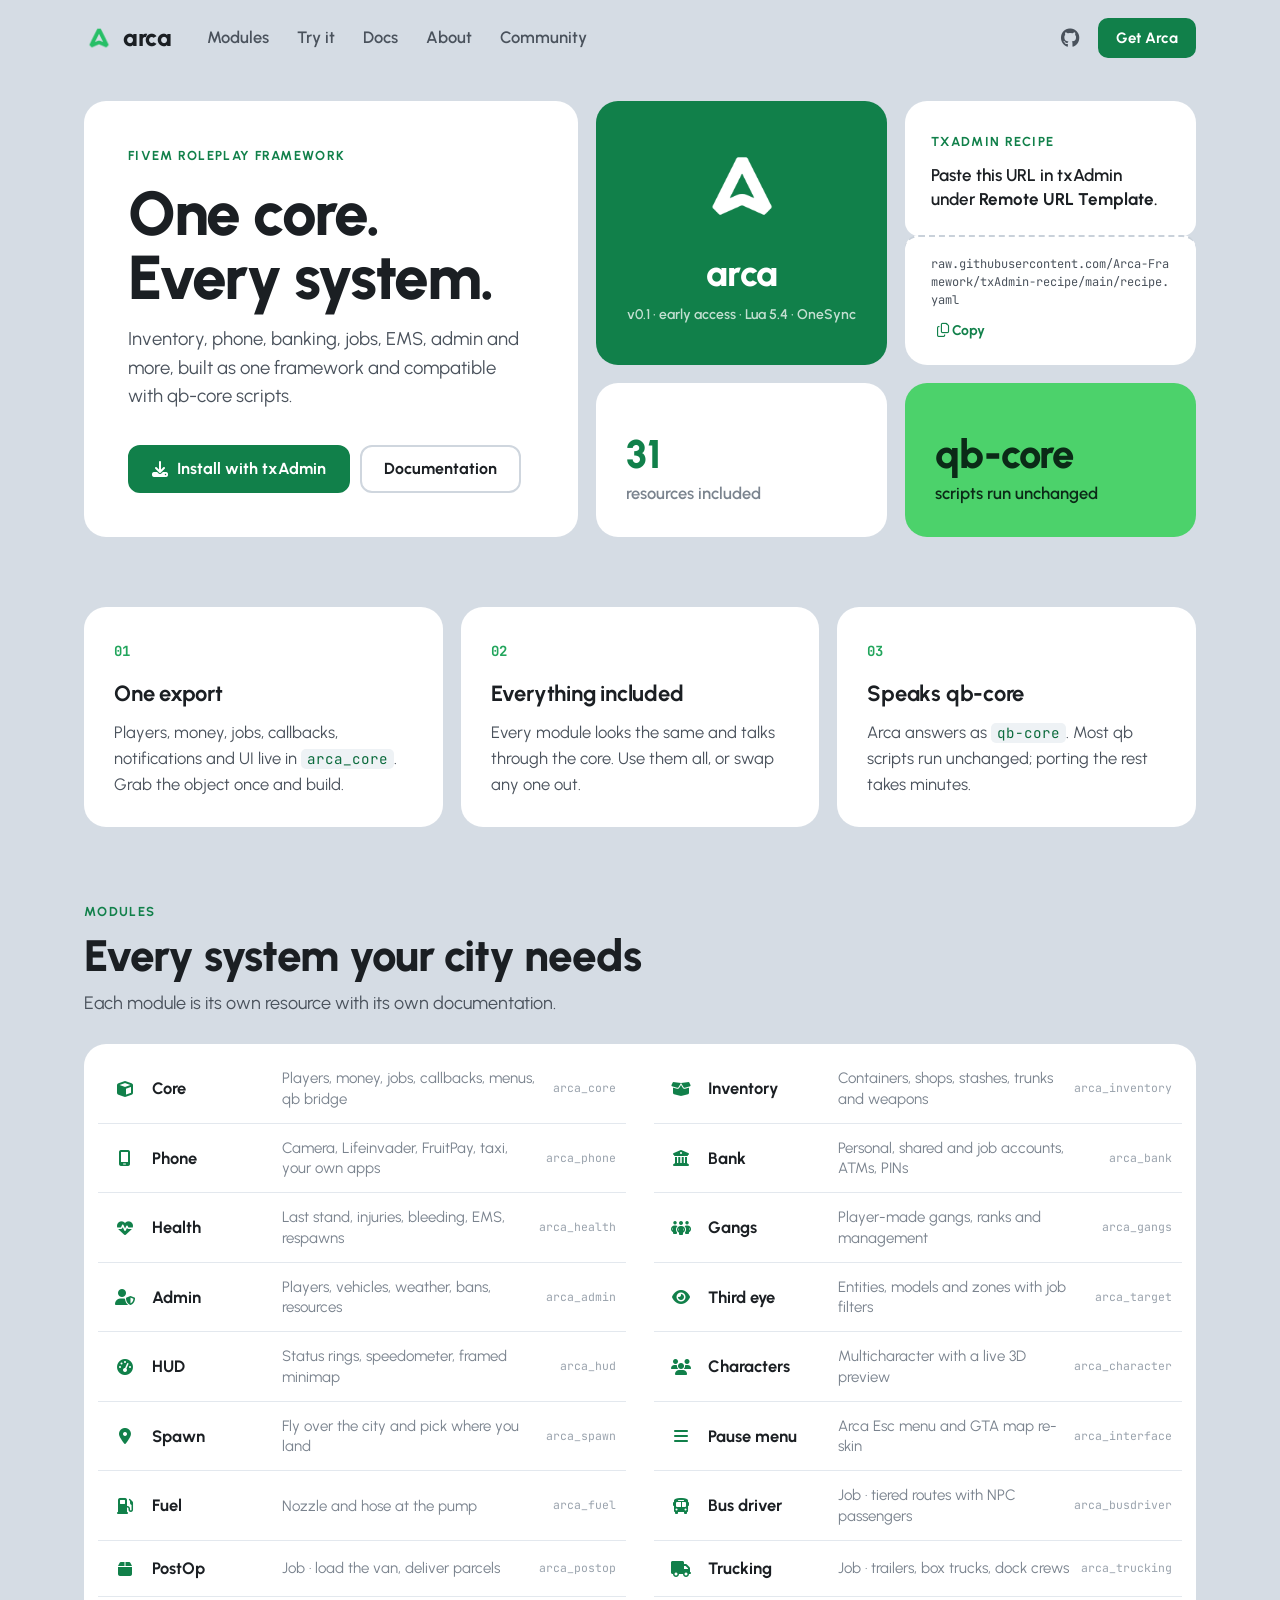
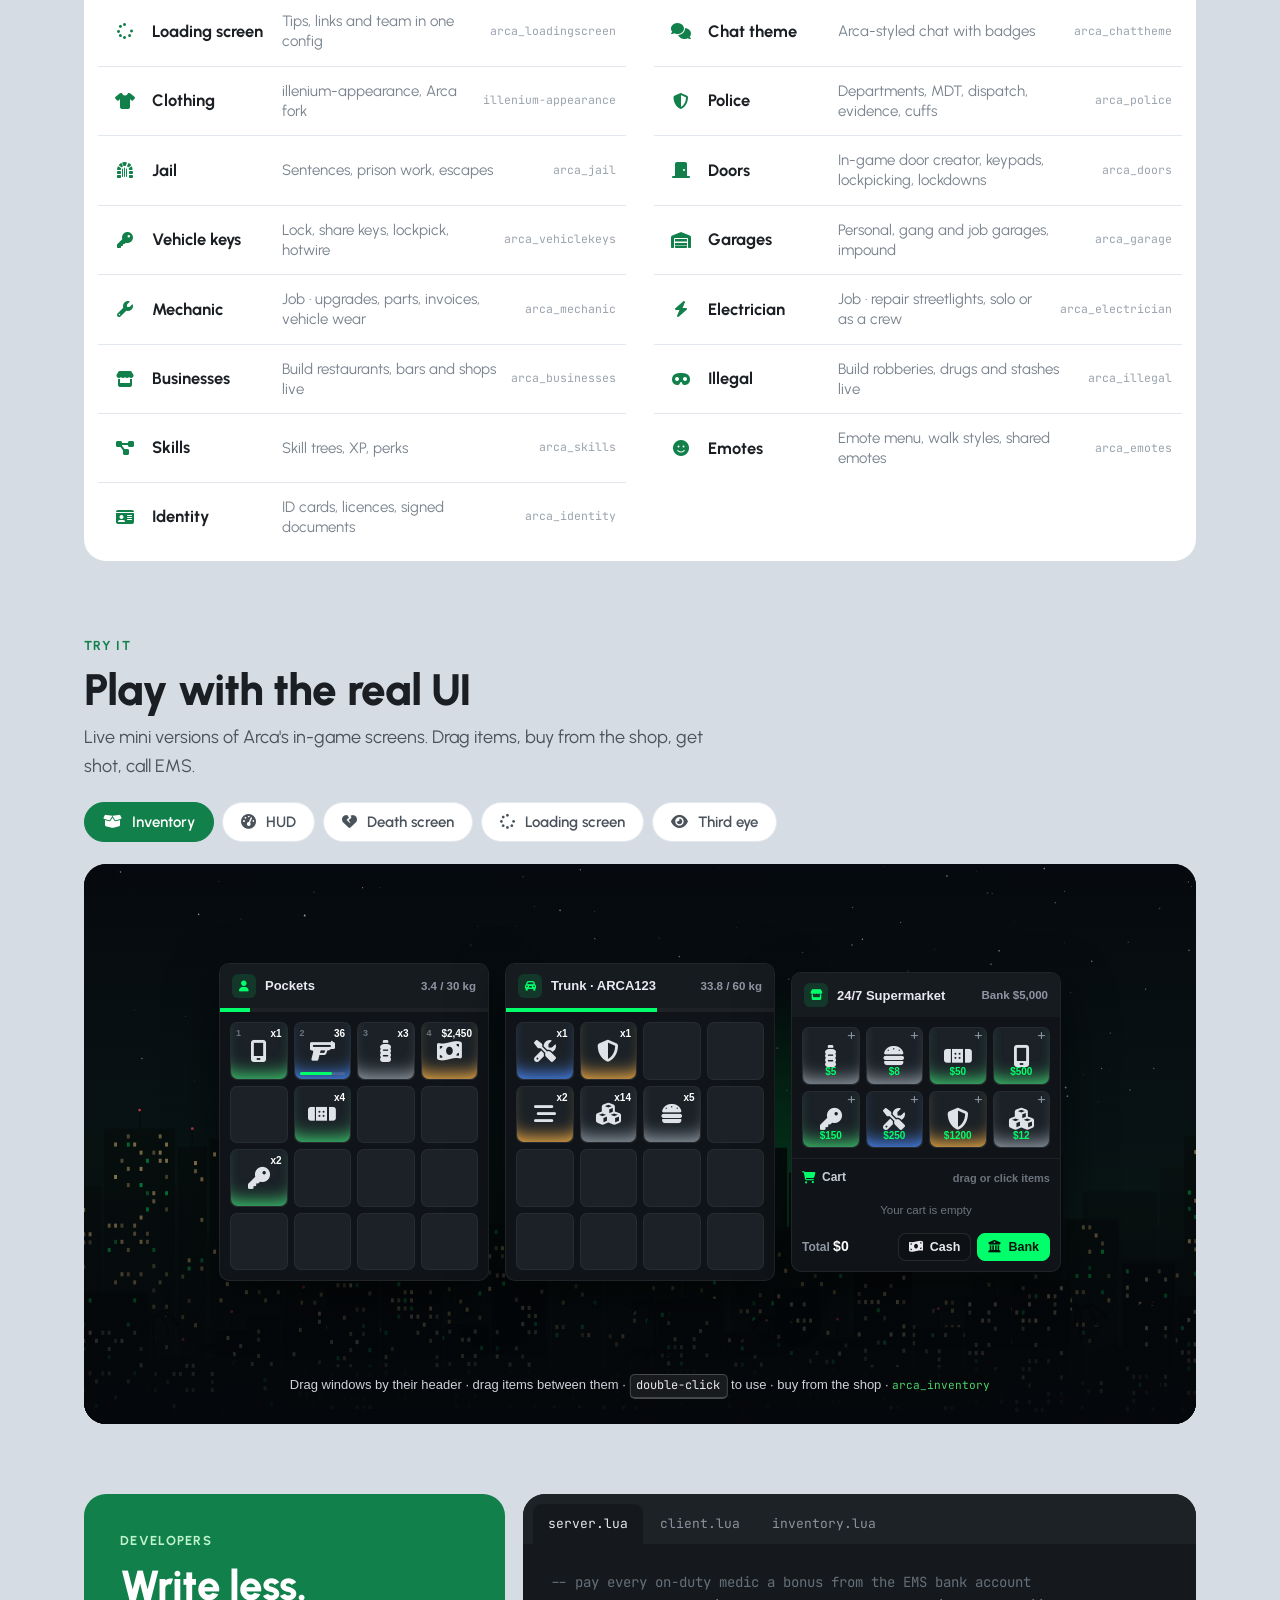
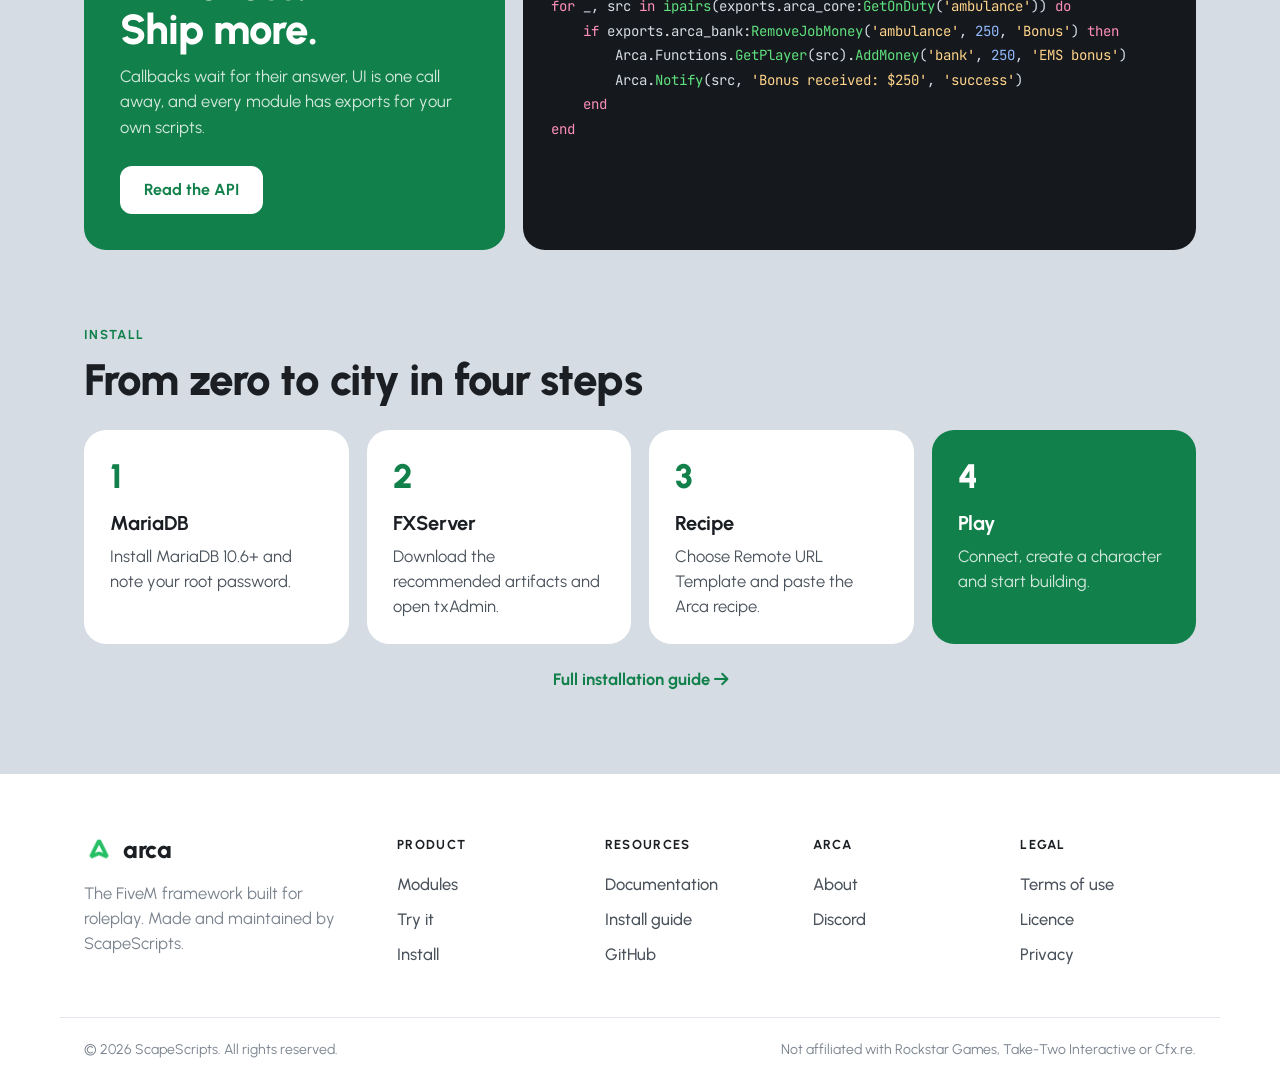
==== commit 53330f35: "update docs & web" ====
--- a/index.html
+++ b/index.html
@@ -4,7 +4,7 @@
     <meta charset="UTF-8">
     <meta name="viewport" content="width=device-width, initial-scale=1">
     <title>Arca · The FiveM Framework</title>
-    <meta name="description" content="Arca is a free FiveM roleplay framework: one core and 30 resources, from inventory, phone, banking and garages to police, jail, businesses, crime, skills and jobs. Compatible with qb-core scripts.">
+    <meta name="description" content="Arca is a free FiveM roleplay framework: one core and 31 resources, from inventory, phone, banking and garages to police, jail, businesses, crime, skills and jobs. Compatible with qb-core scripts.">
     <link rel="icon" href="assets/logo.png" type="image/png">
     <link rel="preconnect" href="https://fonts.googleapis.com">
     <link href="https://fonts.googleapis.com/css2?family=Urbanist:wght@400;500;600;700;800&family=JetBrains+Mono:wght@400;500;700&display=swap" rel="stylesheet">
@@ -62,7 +62,7 @@
                 </div>
             </div>
 
-            <div class="tile stat"><b>30</b><span>resources included</span></div>
+            <div class="tile stat"><b>31</b><span>resources included</span></div>
             <div class="tile stat light"><b>qb-core</b><span>scripts run unchanged</span></div>
         </section>
 
@@ -125,7 +125,7 @@
                 <a href="wiki.html#arca-illegal"><i class="fa-solid fa-mask"></i><b>Illegal</b><span>Build robberies, drugs and stashes live</span><code>arca_illegal</code></a>
                 <a href="wiki.html#arca-skills"><i class="fa-solid fa-diagram-project"></i><b>Skills</b><span>Skill trees, XP, perks</span><code>arca_skills</code></a>
                 <a href="wiki.html#arca-emotes"><i class="fa-solid fa-face-smile"></i><b>Emotes</b><span>Emote menu, walk styles, shared emotes</span><code>arca_emotes</code></a>
-                <div class="soon"><i class="fa-solid fa-id-card"></i><b>Identity</b><span>IDs, licences and documents · coming soon</span><code>arca_identity</code></div>
+                <a href="wiki.html#arca-identity"><i class="fa-solid fa-id-card"></i><b>Identity</b><span>ID cards, licences, signed documents</span><code>arca_identity</code></a>
             </div>
         </section>
 
